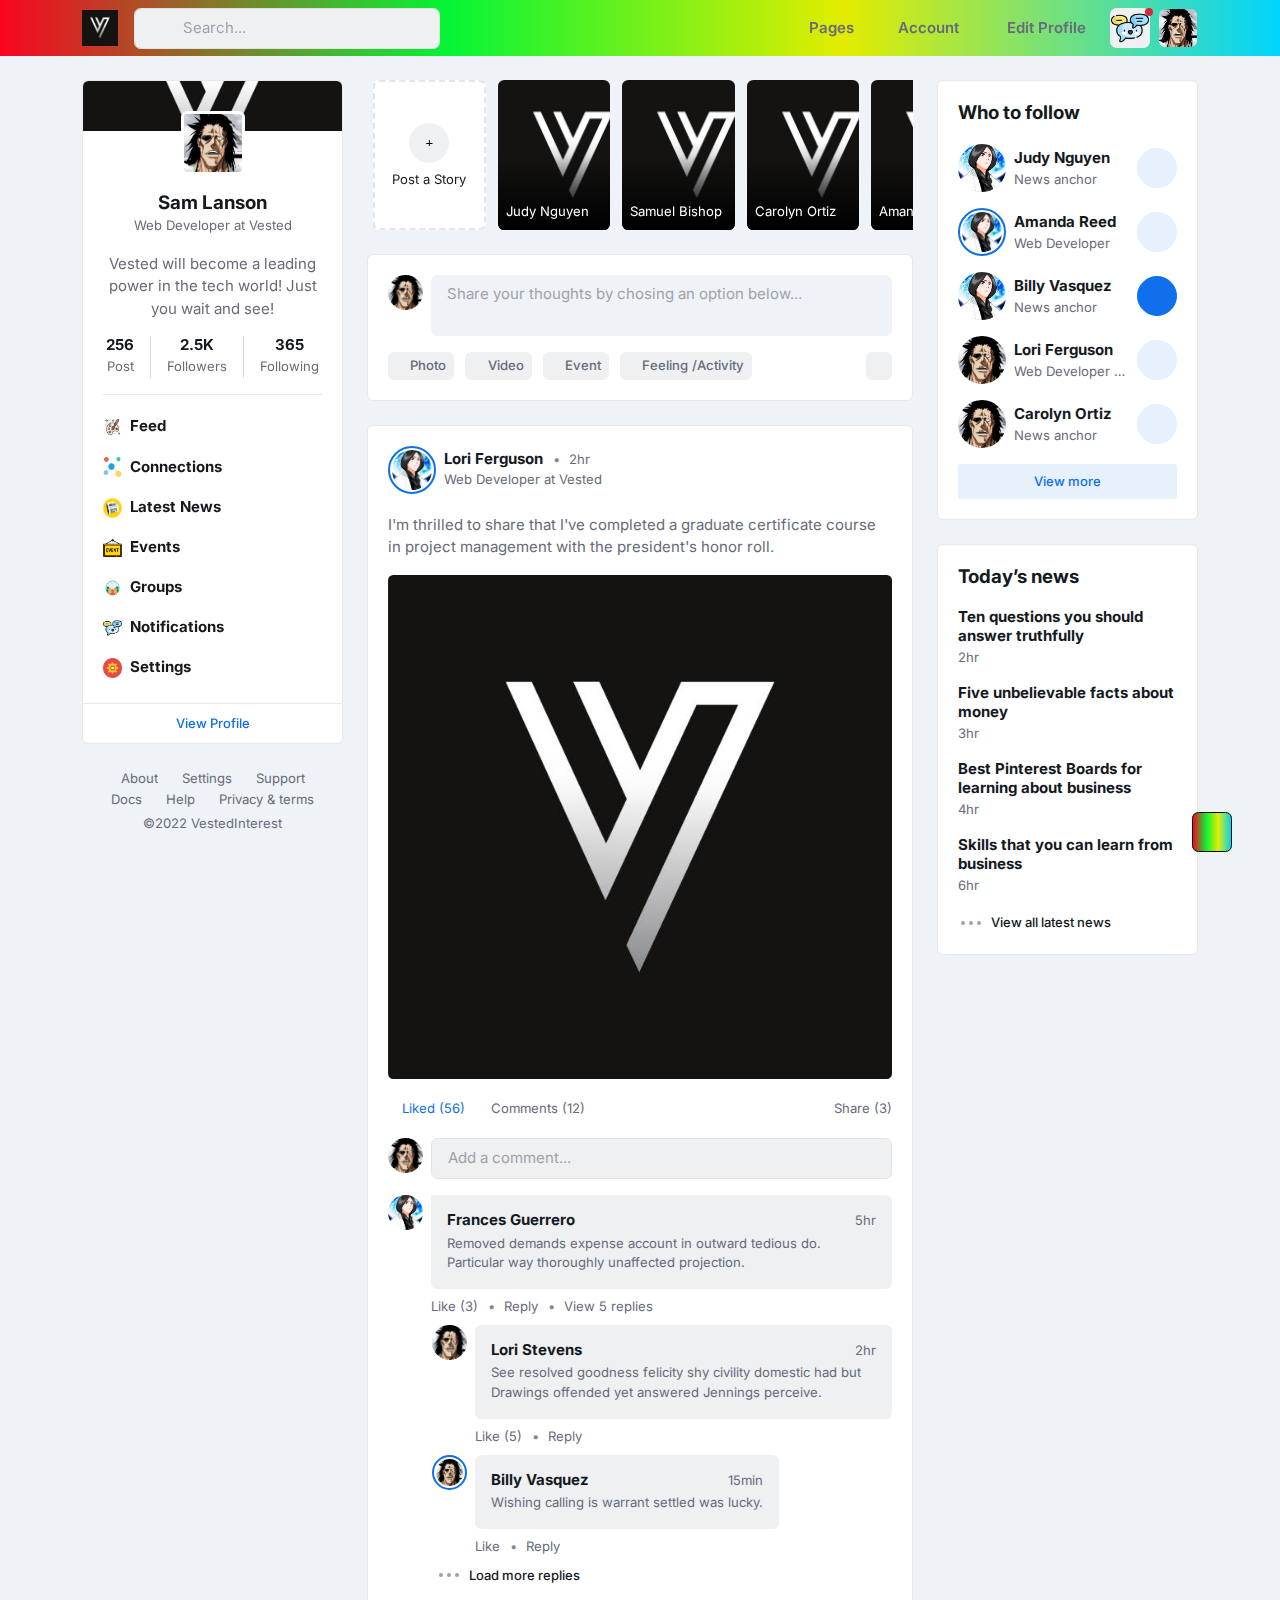
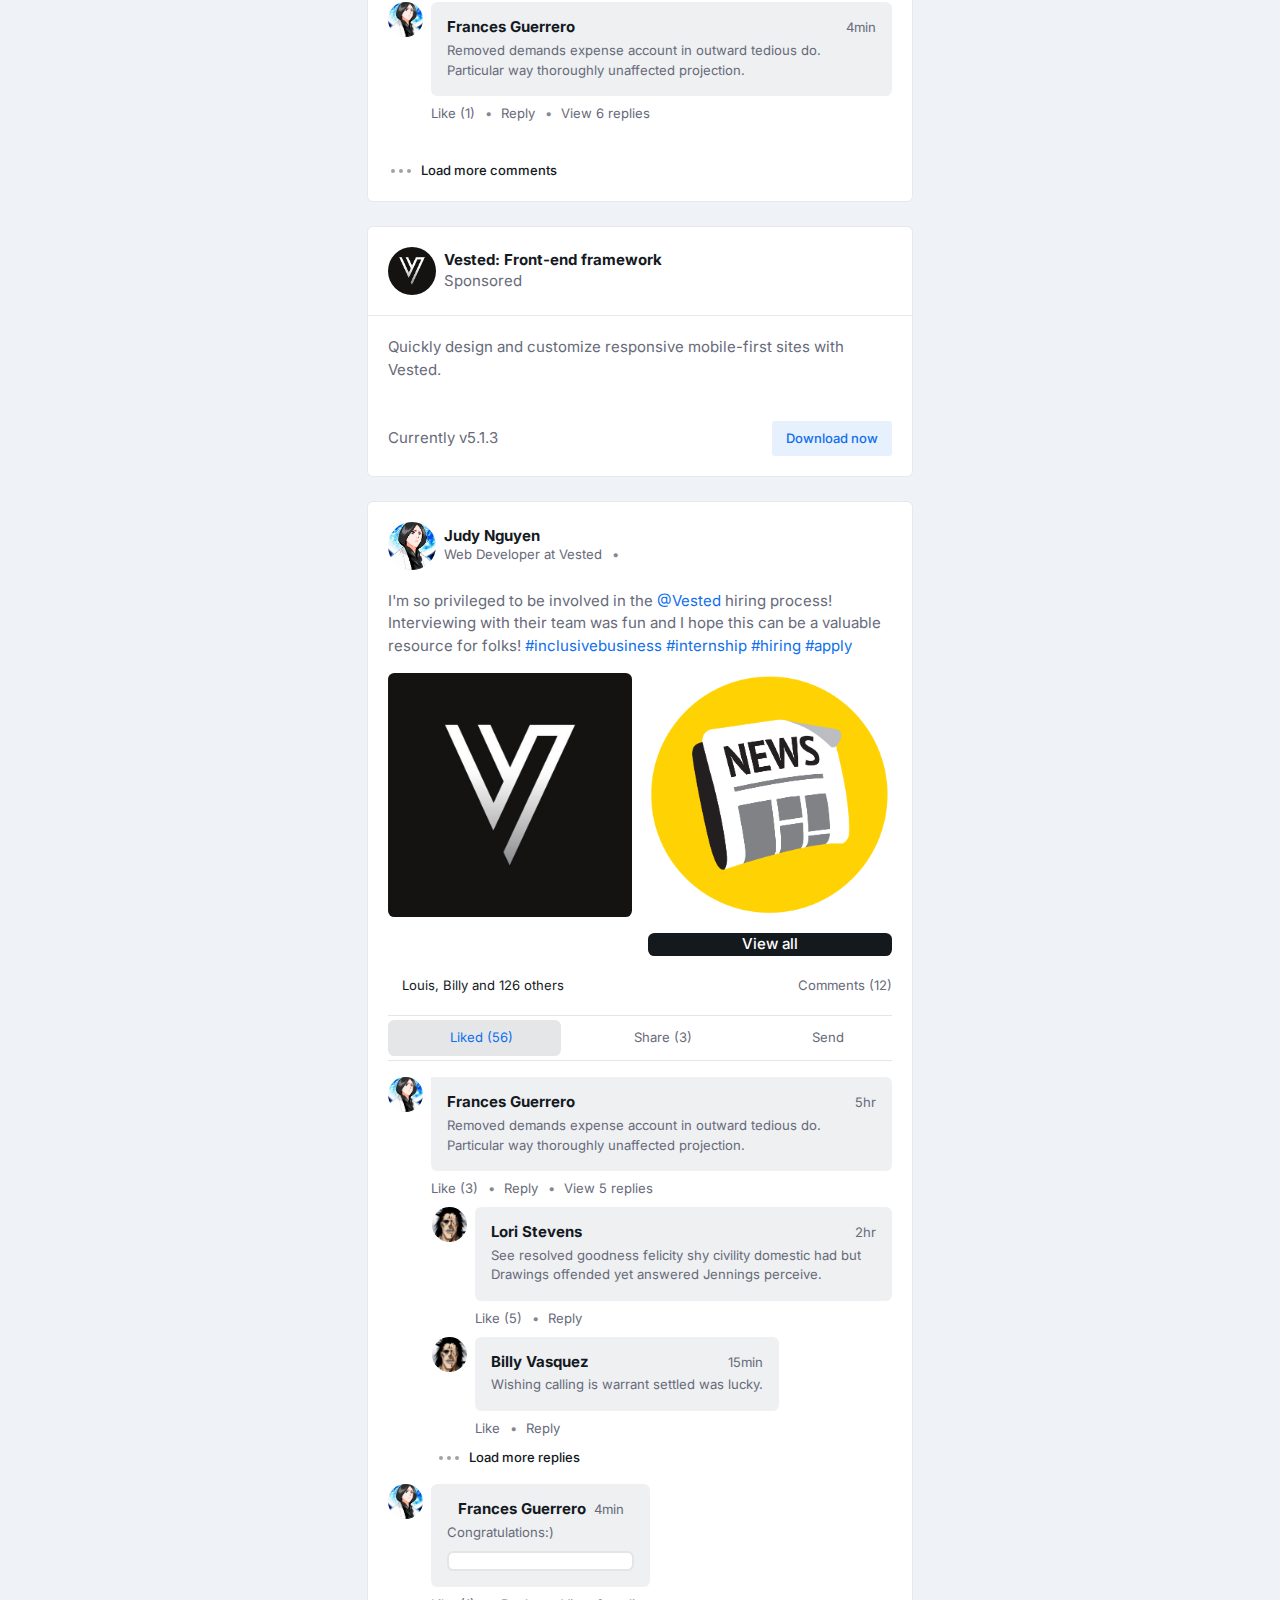
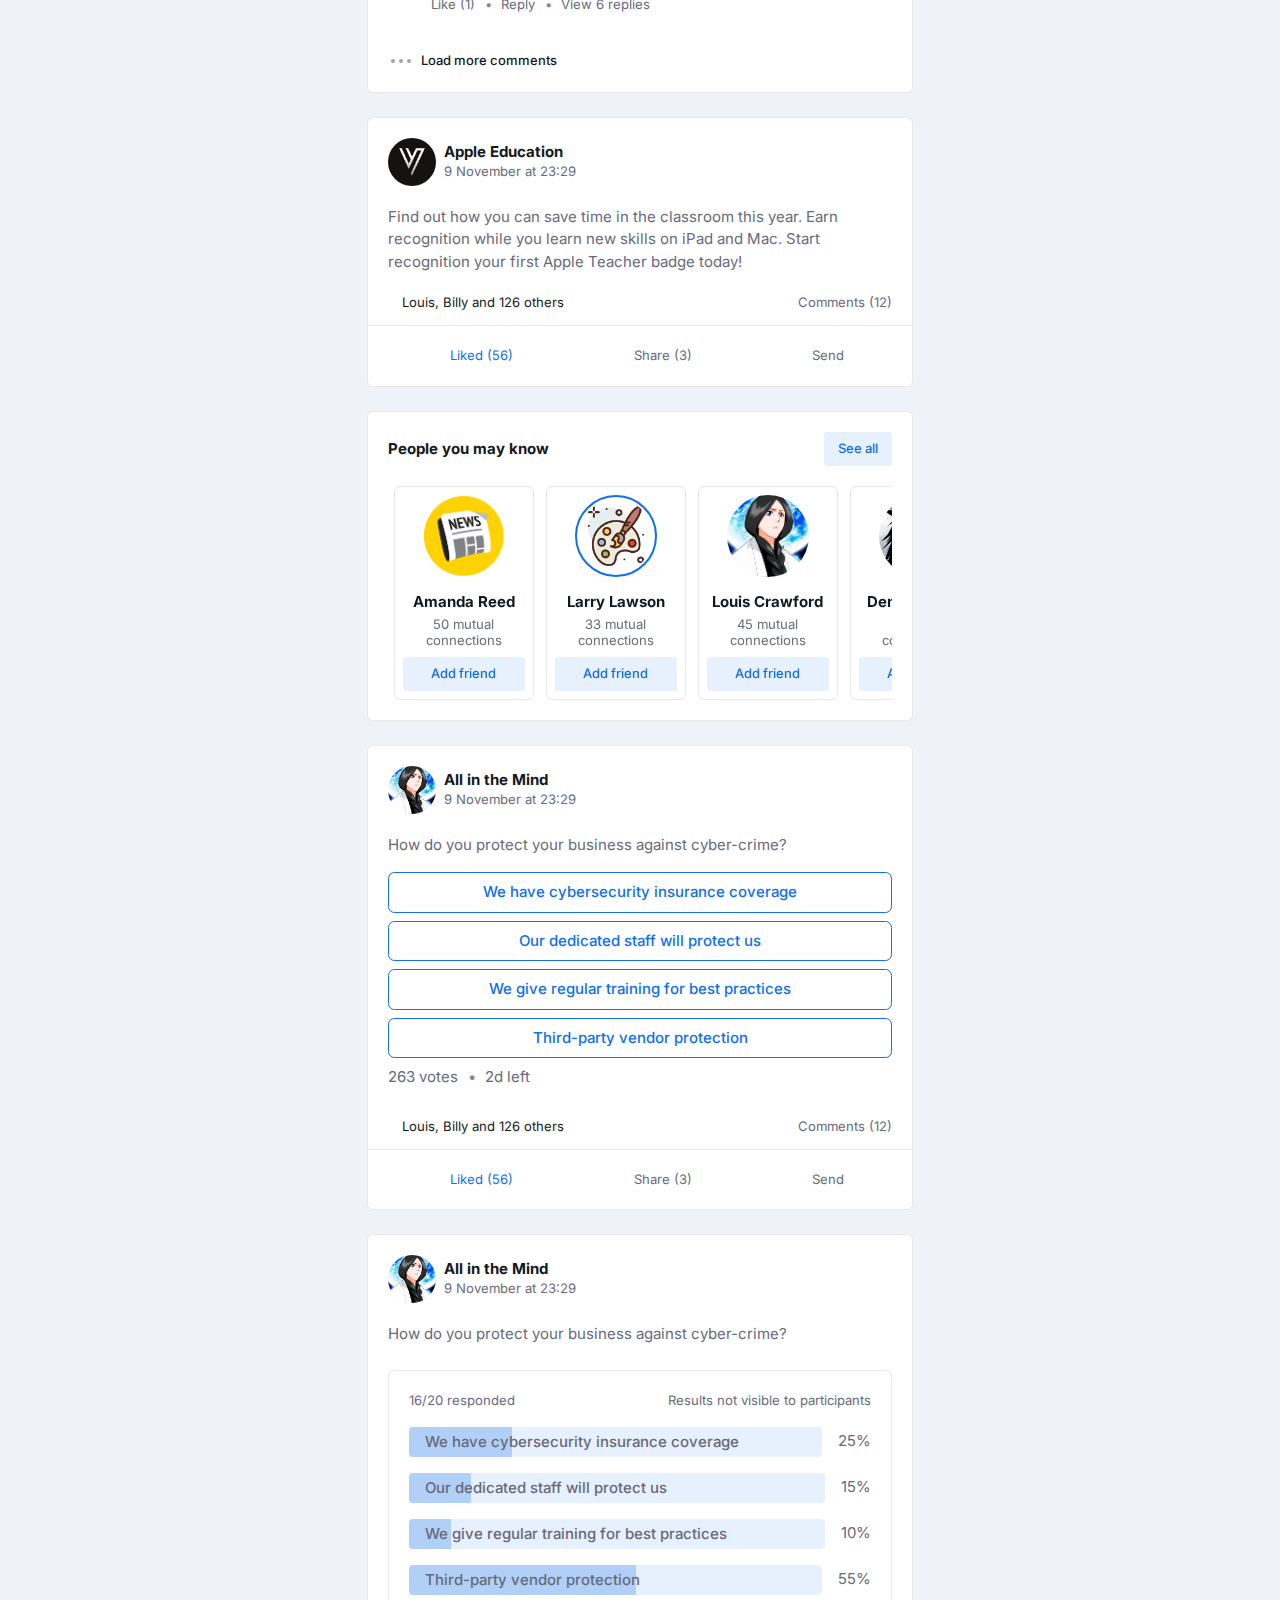
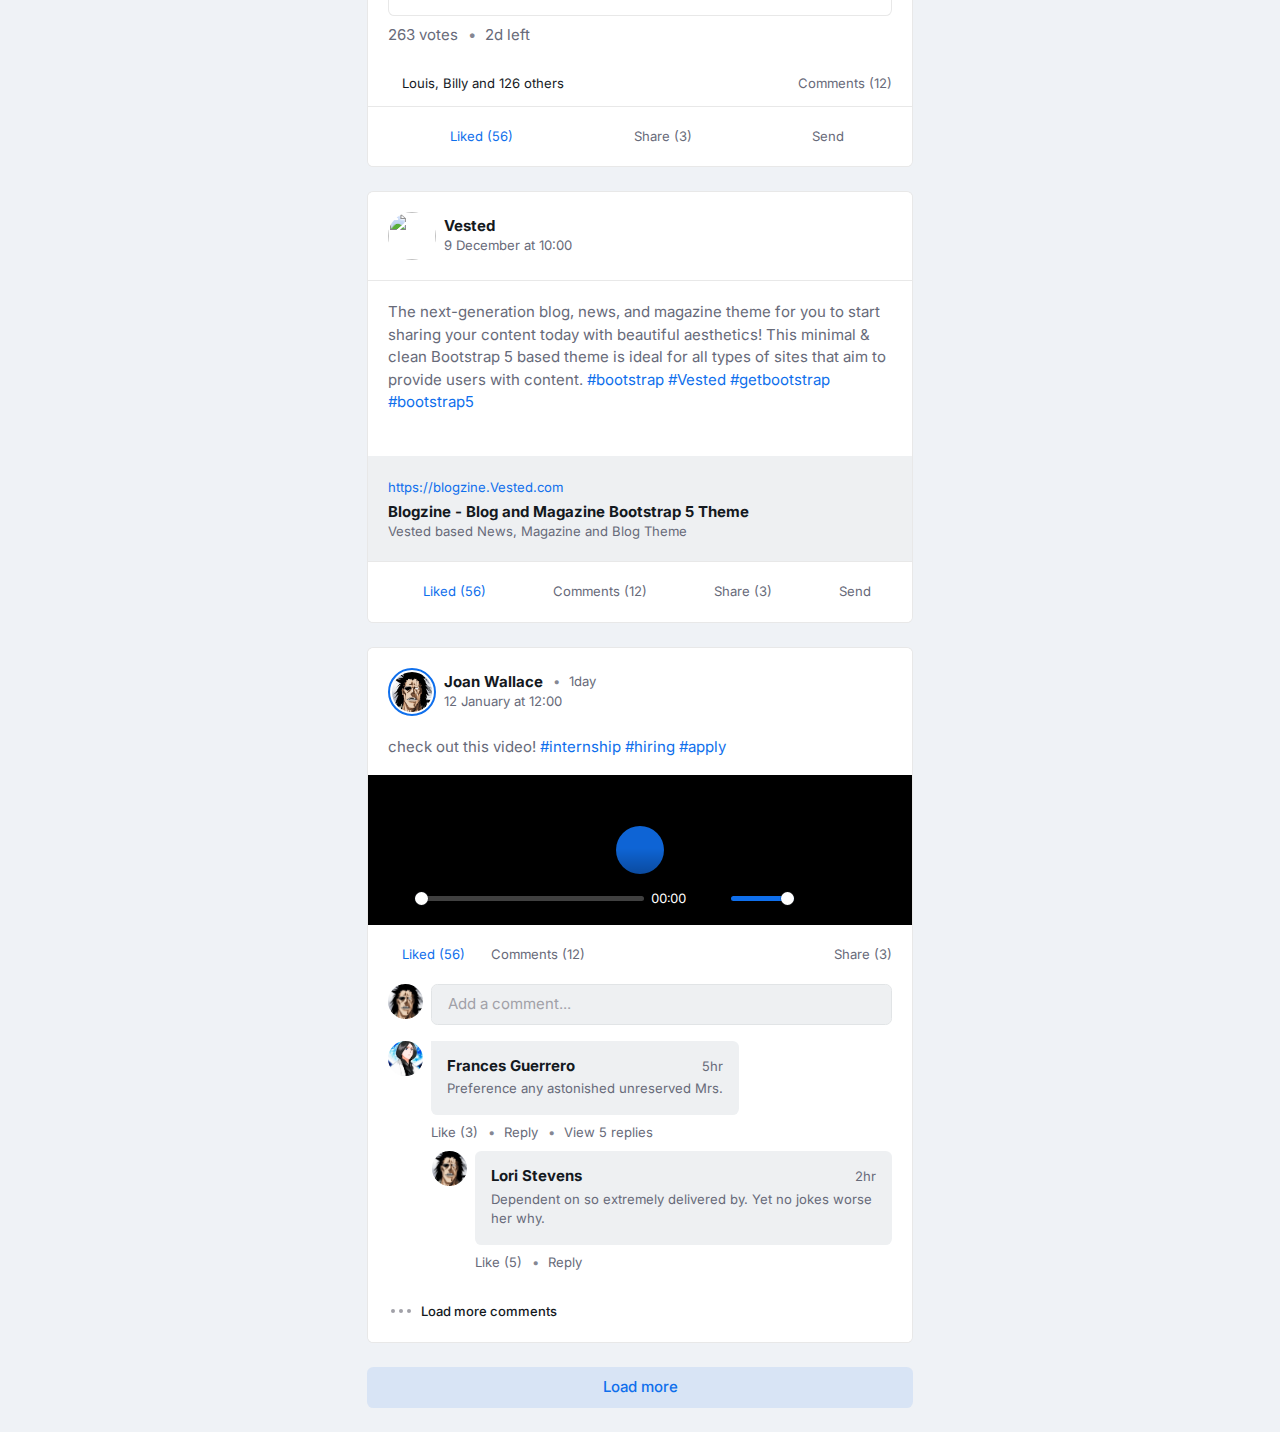
==== index.html @ 8e9fbb9f "Add files via upload" ====
<!DOCTYPE html>
<html lang="en">
  <head>
  <title>VestedInterest</title>

  <!-- Meta Tags -->
  <meta charset="utf-8">
  <meta name="viewport" content="width=device-width, initial-scale=1, shrink-to-fit=no">
  <meta name="author" content="VestedInterest.com">
  <meta name="description" content="Social Media Network">

  <!-- Favicon -->
  <link rel="shortcut icon" href="img/v.jpg">

  <!-- Google Font -->
  <link rel="preconnect" href="https://fonts.googleapis.com">
  <link rel="stylesheet" href="https://fonts.googleapis.com/css2?family=Inter:wght@300;400;500;600;700&display=swap">

  <!-- Font Awesome -->
  <script src="https://kit.fontawesome.com/cc7a0652ad.js" crossorigin="anonymous"></script>

  <!-- Plugins CSS -->
  <link rel="stylesheet" type="text/css" href="css/all.min.css">
  <link rel="stylesheet" type="text/css" href="css/bootstrap-icons.css">
  <link rel="stylesheet" type="text/css" href="css/OverlayScrollbars.min.css">
  <link rel="stylesheet" type="text/css" href="css/tiny-slider.css">
  <link rel="stylesheet" type="text/css" href="css/choices.min.css" />
  <link rel="stylesheet" type="text/css" href="css/glightbox.min.css">
  <link rel="stylesheet" type="text/css" href="css/dropzone.css" />
  <link rel="stylesheet" type="text/css" href="css/flatpickr.css" />
  <link rel="stylesheet" type="text/css" href="css/plyr.css" />

  <!-- Theme CSS -->
  <link id="" rel="stylesheet" type="text/css" href="css/style.css">

</head>
<body>

<!-- =======================
Header START -->
<header class="navbar-light fixed-top header-static " style="background: linear-gradient(90deg, rgba(249,5,32,1) 0%, rgba(5,244,53,1) 35%, rgba(227,236,0,1) 66%, rgba(0,212,255,1) 100%);">

	<!-- Logo Nav START -->
	<nav class="navbar navbar-expand-lg">
		<div class="container">
			<!-- Logo START -->
			<a class="navbar-brand" href="index.html">
				<img class="light-mode-item navbar-brand-item" src="img/v.jpg" alt="logo" >
				<img class="dark-mode-item navbar-brand-item" src="img/v.jpg" alt="logo" style="width: 5rem; height: 5rem;">
			</a>
			<!-- Logo END -->

      <!-- Responsive navbar toggler -->
      <button class="navbar-toggler ms-auto icon-md btn btn-light p-0" type="button" data-bs-toggle="collapse" data-bs-target="#navbarCollapse" aria-controls="navbarCollapse" aria-expanded="false" aria-label="Toggle navigation">
        <span class="navbar-toggler-animation">
          <span></span>
          <span></span>
          <span></span>
        </span>
      </button>

			<!-- Main navbar START -->
			<div class="collapse navbar-collapse" id="navbarCollapse">

        <!-- Nav Search START -->
        <div class="nav mt-3 mt-lg-0 flex-nowrap align-items-center px-4 px-lg-0">
          <div class="nav-item w-100">
            <form class="rounded position-relative">
              <input class="form-control ps-5 bg-light" type="search" placeholder="Search..." aria-label="Search">
              <button class="btn bg-transparent px-2 py-0 position-absolute top-50 start-0 translate-middle-y" type="submit"><i class="fa-brands fa-searchengin"></i> </button>
            </form>
          </div>
        </div>
        <!-- Nav Search END -->

				<ul class="navbar-nav navbar-nav-scroll ms-auto">
				
					<!-- Nav item 2 Pages -->
					<li class="nav-item dropdown">
						<a class="nav-link dropdown-toggle" href="#" id="pagesMenu" data-bs-toggle="dropdown" aria-haspopup="true" aria-expanded="false">Pages</a>
						<ul class="dropdown-menu" aria-labelledby="pagesMenu">
							<li> <a class="dropdown-item" href="albums.html">Albums</a></li>
							<li> <a class="dropdown-item" href="celebration.html">Celebration</a></li>
              <li> <a class="dropdown-item" href="messaging.html">Messaging</a></li>
							<!-- Dropdown submenu -->
							<li class="dropdown-submenu dropend"> 
                <a class="dropdown-item dropdown-toggle" href="#!">Profile</a>
								<ul class="dropdown-menu" data-bs-popper="none">
									<li> <a class="dropdown-item" href="my-profile.html">Feed</a> </li>
									<li> <a class="dropdown-item" href="my-profile-about.html">About</a> </li>
									<li> <a class="dropdown-item" href="my-profile-connections.html">Connections</a> </li>
									<li> <a class="dropdown-item" href="my-profile-media.html">Media</a> </li>
									<li> <a class="dropdown-item" href="my-profile-videos.html">Videos</a> </li>
									<li> <a class="dropdown-item" href="my-profile-events.html">Events</a> </li>
									<li> <a class="dropdown-item" href="my-profile-activity.html">Activity</a> </li>
								</ul>
							</li>
							<li> <a class="dropdown-item" href="events.html">Events</a></li>
							<li> <a class="dropdown-item" href="groups.html">Groups</a></li>
							<li> <a class="dropdown-item" href="post-videos.html">Post videos</a></li>
              <li> <a class="dropdown-item" href="blog.html">Blog</a></li>
              
							<!-- Dropdown submenu levels -->
							<li class="dropdown-divider"></li>
							<li class="dropdown-submenu dropend">
								<a class="dropdown-item dropdown-toggle" href="#">Socials</a>
								<ul class="dropdown-menu dropdown-menu-end" data-bs-popper="none">
									<li> <a class="dropdown-item" href="#">Twitter</a> </li>
									<li> <a class="dropdown-item" href="#">Instagram</a> </li>
									<li> <a class="dropdown-item" href="#">Facebook</a> </li>
                  <li> <a class="dropdown-item" href="#">Tik Tok</a> </li>
									<li> <a class="dropdown-item" href="#">Pintrest</a> </li>
								</ul>
							</li>
						</ul>
					</li>

					<!-- Nav item 3 Post -->
					<li class="nav-item dropdown">
						<a class="nav-link dropdown-toggle" href="#" id="postMenu" data-bs-toggle="dropdown" aria-haspopup="true" aria-expanded="false">Account </a>
						<ul class="dropdown-menu" aria-labelledby="postMenu">    
							<li> <a class="dropdown-item" href="settings.html">Settings</a> </li>
							<li> <a class="dropdown-item" href="notifications.html">Notifications</a> </li>
							<li> <a class="dropdown-item" href="help.html">Help center</a> </li>
              <li> <a class="dropdown-item" href="offline.html">Offline</a> </li>
              <li> <a class="dropdown-item" href="privacy-and-terms.html">Privacy & terms</a> </li>
						</ul>
					</li>

					<!-- Nav item 4 Mega menu -->
					<li class="nav-item">
						<a class="nav-link" href="my-profile-connections.html">Edit Profile</a>
					</li>
				</ul>
			</div>
			<!-- Main navbar END -->

			<!-- Nav right START -->
			<ul class="nav flex-nowrap align-items-center ms-sm-3 list-unstyled">
				
        <li class="nav-item dropdown ms-2">
					<a class="nav-link icon-md btn btn-light p-0" href="#" id="notifDropdown" role="button" data-bs-toggle="dropdown" aria-expanded="false" data-bs-auto-close="outside">
            <span class="badge-notif animation-blink"></span>
						<img src="img/notif.png" alt="">
					</a>
          <div class="dropdown-menu dropdown-animation dropdown-menu-end dropdown-menu-size-md p-0 shadow-lg border-0" aria-labelledby="notifDropdown">
            <div class="card">
              <div class="card-header d-flex justify-content-between align-items-center">
                <h6 class="m-0">Notifications <span class="badge bg-danger bg-opacity-10 text-danger ms-2">4 new</span></h6>
                <a class="small" href="#">Clear all</a>
              </div>
              <div class="card-body p-0">
                <ul class="list-group list-group-flush list-unstyled p-2">
                  <!-- Notif item -->
                  <li>
                    <div class="list-group-item list-group-item-action rounded badge-unread d-flex border-0 mb-1 p-3">
                      <div class="avatar text-center d-none d-sm-inline-block">
                        <img class="avatar-img rounded-circle" src="img/ken.webp" alt="">
                      </div>
                      <div class="ms-sm-3">
                        <div class=" d-flex">
                        <p class="small mb-2"><b>Judy Nguyen</b> sent you a friend request.</p>
                        <p class="small ms-3 text-nowrap">Just now</p>
                      </div>
                      <div class="d-flex">
                        <button class="btn btn-sm py-1 btn-primary me-2">Accept </button>
                        <button class="btn btn-sm py-1 btn-danger-soft">Delete </button>
                      </div>
                    </div>
                  </div>
                  </li>
                  <!-- Notif item -->
                  <li>
                    <div class="list-group-item list-group-item-action rounded badge-unread d-flex border-0 mb-1 p-3 position-relative">
                      <div class="avatar text-center d-none d-sm-inline-block">
                        <img class="avatar-img rounded-circle" src="assets/images/avatar/02.jpg" alt="">
                      </div>
                      <div class="ms-sm-3 d-flex">
                        <div>
                          <p class="small mb-2">Wish <b>Amanda Reed</b> a happy birthday (Nov 12)</p>
                          <button class="btn btn-sm btn-outline-light py-1 me-2">Say happy birthday 🎂</button>
                        </div>
                        <p class="small ms-3">2min</p>
                      </div>
                    </div>
                  </li>
                  <!-- Notif item -->
                  <li>
                    <a href="#" class="list-group-item list-group-item-action rounded d-flex border-0 mb-1 p-3">
                      <div class="avatar text-center d-none d-sm-inline-block">
                        <div class="avatar-img rounded-circle bg-success"><span class="text-white position-absolute top-50 start-50 translate-middle fw-bold">WB</span></div>
                      </div>
                      <div class="ms-sm-3">
                        <div class="d-flex">
                          <p class="small mb-2">Vested has 15 like and 1 new activity</p>
                          <p class="small ms-3">1hr</p>
                        </div>
                      </div>
                    </a>
                  </li>
                  <!-- Notif item -->
                  <li>
                    <a href="#" class="list-group-item list-group-item-action rounded d-flex border-0 p-3 mb-1">
                      <div class="avatar text-center d-none d-sm-inline-block">
                        <img class="avatar-img rounded-circle" src="img/v.jpg" alt="">
                      </div>
                      <div class="ms-sm-3 d-flex">
                        <p class="small mb-2"><b>Bootstrap in the news:</b> The search giant’s parent company, Alphabet, just joined an exclusive club of tech stocks.</p>
                        <p class="small ms-3">4hr</p>
                      </div>
                    </a>
                  </li>
                </ul>
              </div>
              <div class="card-footer text-center">
                <a href="#" class="btn btn-sm btn-primary-soft">See all incoming activity</a>
              </div>
            </div>
          </div>
				</li>
        <!-- Notification dropdown END -->

        <li class="nav-item ms-2 dropdown">
					<a class="nav-link btn icon-md p-0" href="#" id="profileDropdown" role="button" data-bs-auto-close="outside" data-bs-display="static" data-bs-toggle="dropdown" aria-expanded="false">
						<img class="avatar-img rounded-2" src="img/ken.webp" alt="">
					</a>
          <ul class="dropdown-menu dropdown-animation dropdown-menu-end pt-3 small me-md-n3" aria-labelledby="profileDropdown">
            <!-- Profile info -->
            <li class="px-3">
              <div class="d-flex align-items-center position-relative">
                <!-- Avatar -->
                <div class="avatar me-3">
                  <img class="avatar-img rounded-circle" src="img/ken.webp" alt="avatar">
                </div>
                <div>
                  <a class="h6 stretched-link" href="#">Lori Ferguson</a>
                  <p class="small m-0">Web Developer</p>
                </div>
              </div>
              <a class="dropdown-item btn btn-primary-soft btn-sm my-2 text-center" href="my-profile.html">View profile</a>
            </li>
            <!-- Links -->
            <li><a class="dropdown-item" href="settings.html"><i class="bi bi-gear fa-fw me-2"></i>Settings & Privacy</a></li>
            <li> 
              <a class="dropdown-item" href="https://support.Vested.com/" target="_blank">
                <i class="fa-fw bi bi-life-preserver me-2"></i>Support
              </a> 
            </li>
            <li> 
              <a class="dropdown-item" href="docs/index.html" target="_blank">
                <i class="fa-fw bi bi-card-text me-2"></i>Documentation
              </a> 
            </li>
            <li class="dropdown-divider"></li>
            <li><a class="dropdown-item bg-danger-soft-hover" href="sign-in-advance.html"><i class="bi bi-power fa-fw me-2"></i>Sign Out</a></li>
            <li> <hr class="dropdown-divider"></li>
            <!-- Dark mode switch START -->
            <li>
              <div class="modeswitch-wrap" id="darkModeSwitch">
                <div class="modeswitch-item">
                  <div class="modeswitch-icon"></div>
                </div>
                <span>Dark mode</span>
              </div>
            </li> 
            <!-- Dark mode switch END -->
          </ul>
				</li>
			  <!-- Profile START -->
        
			</ul>
			<!-- Nav right END -->
		</div>
	</nav>
	<!-- Logo Nav END -->
</header>
<!-- =======================
Header END -->

<!-- **************** MAIN CONTENT START **************** -->
<main>
  
  <!-- Container START -->
  <div class="container">
    <div class="row g-4">

      <!-- Sidenav START -->
      <div class="col-lg-3">

        <!-- Advanced filter responsive toggler START -->
        <div class="d-flex align-items-center d-lg-none">
          <button class="border-0 bg-transparent" type="button" data-bs-toggle="offcanvas" data-bs-target="#offcanvasSideNavbar" aria-controls="offcanvasSideNavbar">
            <i class="btn btn-primary fw-bold fa-solid fa-sliders-h" style="background: linear-gradient(90deg, rgba(249,5,32,1) 0%, rgba(5,244,53,1) 35%, rgba(227,236,0,1) 66%, rgba(0,212,255,1) 100%); border: 1px solid black; color: black;"></i>
            <span class="h6 mb-0 fw-bold d-lg-none ms-2">My profile</span>
          </button>
        </div>
        <!-- Advanced filter responsive toggler END -->
        
        <!-- Navbar START-->
        <nav class="navbar navbar-expand-lg mx-0"> 
          <div class="offcanvas offcanvas-start" tabindex="-1" id="offcanvasSideNavbar">
            <!-- Offcanvas header -->
            <div class="offcanvas-header">
              <button type="button" class="btn-close text-reset ms-auto" data-bs-dismiss="offcanvas" aria-label="Close"></button>
            </div>

            <!-- Offcanvas body -->
            <div class="offcanvas-body d-block px-2 px-lg-0">
              <!-- Card START -->
              <div class="card overflow-hidden">
                <!-- Cover image -->
                <div class="h-50px" style="background-image:url(img/v.jpg); background-position: center; background-size: cover; background-repeat: no-repeat;"></div>
                  <!-- Card body START -->
                  <div class="card-body pt-0">
                    <div class="text-center">
                    <!-- Avatar -->
                    <div class="avatar avatar-lg mt-n5 mb-3">
                      <a href="#!"><img class="avatar-img rounded border border-white border-3" src="img/ken.webp" alt=""></a>
                    </div>
                    <!-- Info -->
                    <h5 class="mb-0"> <a href="#!">Sam Lanson </a> </h5>
                    <small>Web Developer at Vested</small>
                    <p class="mt-3">Vested will become a leading power in the tech world! Just you wait and see!</p>

                    <!-- User stat START -->
                    <div class="hstack gap-2 gap-xl-3 justify-content-center">
                      <!-- User stat item -->
                      <div>
                        <h6 class="mb-0">256</h6>
                        <small>Post</small>
                      </div>
                      <!-- Divider -->
                      <div class="vr"></div>
                      <!-- User stat item -->
                      <div>
                        <h6 class="mb-0">2.5K</h6>
                        <small>Followers</small>
                      </div>
                      <!-- Divider -->
                      <div class="vr"></div>
                      <!-- User stat item -->
                      <div>
                        <h6 class="mb-0">365</h6>
                        <small>Following</small>
                      </div>
                    </div>
                    <!-- User stat END -->
                  </div>

                  <!-- Divider -->
                  <hr>

                  <!-- Side Nav START -->
                  <ul class="nav nav-link-secondary flex-column fw-bold gap-2">
                    <li class="nav-item">
                      <a class="nav-link" href="my-profile.html"><img class="me-2 h-20px fa-fw" src="img/feed.png" alt=""><span>Feed </span></a>
                    </li>
                    <li class="nav-item">
                      <a class="nav-link" href="my-profile-connections.html"> <img class="me-2 h-20px fa-fw" src="img/connections.png" alt=""><span>Connections </span></a>
                    </li>
                    <li class="nav-item">
                      <a class="nav-link" href="blog.html"> <img class="me-2 h-20px fa-fw" src="img/news.png.crdownload" alt=""><span>Latest News </span></a>
                    </li>
                    <li class="nav-item">
                      <a class="nav-link" href="events.html"> <img class="me-2 h-20px fa-fw" src="img/event.png" alt=""><span>Events </span></a>
                    </li>
                    <li class="nav-item">
                      <a class="nav-link" href="groups.html"> <img class="me-2 h-20px fa-fw" src="img/groups.png" alt=""><span>Groups </span></a>
                    </li>
                    <li class="nav-item">
                      <a class="nav-link" href="notifications.html"> <img class="me-2 h-20px fa-fw" src="img/notif.png" alt=""><span>Notifications </span></a>
                    </li>
                    <li class="nav-item">
                      <a class="nav-link" href="settings.html"> <img class="me-2 h-20px fa-fw" src="img/settings.png" alt=""><span>Settings </span></a>
                    </li>
                  </ul>
                  <!-- Side Nav END -->
                </div>
                <!-- Card body END -->
                <!-- Card footer -->
                <div class="card-footer text-center py-2">
                  <a class="btn btn-link btn-sm" href="my-profile.html">View Profile </a>
                </div>
              </div>
              <!-- Card END -->

              <!-- Helper link START -->
              <ul class="nav small mt-4 justify-content-center lh-1">
                <li class="nav-item">
                  <a class="nav-link" href="my-profile-about.html">About</a>
                </li>
                <li class="nav-item">
                  <a class="nav-link" href="settings.html">Settings</a>
                </li>
                <li class="nav-item">
                  <a class="nav-link" target="_blank" href="https://support.Vested.com/login">Support </a>
                </li>
                <li class="nav-item">
                  <a class="nav-link" target="_blank" href="docs/index.html">Docs </a>
                </li>
                <li class="nav-item">
                  <a class="nav-link" href="help.html">Help</a>
                </li>
                <li class="nav-item">
                  <a class="nav-link" href="privacy-and-terms.html">Privacy & terms</a>
                </li>
              </ul>
              <!-- Helper link END -->
              <!-- Copyright -->
              <p class="small text-center mt-1">©2022 <a class="text-body" target="_blank" href=""> VestedInterest </a></p>
            </div>
          </div>
        </nav>
        <!-- Navbar END-->
      </div>
      <!-- Sidenav END -->

      <!-- Main content START -->
      <div class="col-md-8 col-lg-6 vstack gap-4">
        <!-- Story START -->
        <div class="tiny-slider arrow-hover overflow-hidden">
          <div class="tiny-slider-inner ms-n4" data-arrow="true" data-dots="true" data-loop="false" data-autoplay="false" data-items-xl="4" data-items-lg="3" data-items-md="3" data-items-sm="3" data-items-xs="2" data-gutter="12" data-edge="30">

            <!-- Slider items -->
            <div>
              <!-- Card add story START -->
              <div class="card border border-2 border-dashed h-150px shadow-none d-flex align-items-center justify-content-center text-center">
                <div>
                  <a class="stretched-link btn btn-light rounded-circle icon-md" href="#!"><i class="fa-solid fa-plus"></i></a>
                  <h6 class="mt-2 mb-0 small">Post a Story</h6>
                </div>
              </div>
              <!-- Card add story END -->
            </div>

            <!-- Slider items -->
            <div>
              <!-- Card START -->
              <div class="card card-overlay-bottom border-0 position-relative h-150px" style="background-image:url(img/v.jpg); background-position: center left; background-size: cover;">
                <div class="card-img-overlay d-flex align-items-center p-2">
                  <div class="w-100 mt-auto">
                    <!-- Name -->
                    <a href="#!" class="stretched-link text-white small">Judy Nguyen</a>
                  </div>
                </div>
              </div>
              <!-- Card END -->
            </div>

            <!-- Slider items -->
            <div>
              <!-- Card START -->
              <div class="card card-overlay-bottom border-0 position-relative h-150px" style="background-image:url(img/v.jpg); background-position: center left; background-size: cover;">
                <div class="card-img-overlay d-flex align-items-center p-2">
                  <div class="w-100 mt-auto">
                    <!-- Name -->
                    <a href="#!" class="stretched-link text-white small">Samuel Bishop</a>
                  </div>
                </div>
              </div>
              <!-- Card END -->
            </div>

            <!-- Slider items -->
            <div>
              <!-- Card START -->
              <div class="card card-overlay-bottom border-0 position-relative h-150px" style="background-image:url(img/v.jpg); background-position: center left; background-size: cover;">
                <div class="card-img-overlay d-flex align-items-center p-2">
                  <div class="w-100 mt-auto">
                    <!-- Name -->
                    <a href="#!" class="stretched-link text-white small">Carolyn Ortiz</a>
                  </div>
                </div>
              </div>
              <!-- Card END -->
            </div>

            <!-- Slider items -->
            <div>
              <!-- Card START -->
              <div class="card card-overlay-bottom border-0 position-relative h-150px" style="background-image:url(img/v.jpg); background-position: center left; background-size: cover;">
                <div class="card-img-overlay d-flex align-items-center p-2">
                  <div class="w-100 mt-auto">
                    <!-- Name -->
                    <a href="#!" class="stretched-link text-white small">Amanda Reed</a>
                  </div>
                </div>
              </div>
              <!-- Card END -->
            </div>

            <!-- Slider items -->
            <div>
              <!-- Card START -->
              <div class="card card-overlay-bottom border-0 position-relative h-150px" style="background-image:url(img/v.jpg); background-position: center left; background-size: cover;">
                <div class="card-img-overlay d-flex align-items-center p-2">
                  <div class="w-100 mt-auto">
                    <!-- Name -->
                    <a href="#!" class="stretched-link text-white small">Lori Stevens</a>
                  </div>
                </div>
              </div>
              <!-- Card END -->
            </div>
          </div>
        </div>
        <!-- Story END -->

        <!-- Share feed START -->
        <div class="card card-body">
          <div class="d-flex mb-3">
            <!-- Avatar -->
            <div class="avatar avatar-xs me-2">
              <a href="#"> <img class="avatar-img rounded-circle" src="img/ken.webp" alt=""> </a>
            </div>
            <!-- Post input -->
            <form class="w-100">
              <textarea class="form-control pe-4 border-0" rows="2" data-autoresize placeholder="Share your thoughts by chosing an option below..." disabled></textarea>
            </form>
          </div>
          <!-- Share feed toolbar START -->
          <ul class="nav nav-pills nav-stack small fw-normal">
            <li class="nav-item">
              <a class="nav-link bg-light py-1 px-2 mb-0" href="#!" data-bs-toggle="modal" data-bs-target="#feedActionPhoto"> <i class="fa-solid fa-camera fa-beat" style="color: red;"></i>  Photo</a>
            </li>
            <li class="nav-item">
              <a class="nav-link bg-light py-1 px-2 mb-0" href="#!" data-bs-toggle="modal" data-bs-target="#feedActionVideo"> <i class="fa-solid fa-video fa-beat" style="color: blue;"></i>  Video</a>
            </li>
            <li class="nav-item">
              <a href="#" class="nav-link bg-light py-1 px-2 mb-0" data-bs-toggle="modal" data-bs-target="#modalCreateEvents"> <i class="fa-solid fa-calendar-days fa-beat" style="color: green;"></i>  Event </a>
            </li>
            <li class="nav-item">
              <a class="nav-link bg-light py-1 px-2 mb-0" href="#!" data-bs-toggle="modal" data-bs-target="#modalCreateFeed"> <i class="fa-solid fa-person-running fa-beat" style="color: orange;"></i>  Feeling /Activity</a>
            </li>
            <li class="nav-item dropdown ms-lg-auto">
              <a class="nav-link bg-light py-1 px-2 mb-0" href="#" id="feedActionShare" data-bs-toggle="dropdown" aria-expanded="false">
                <i class="fa-solid fa-ellipsis"></i>
              </a>
              <!-- Dropdown menu -->
              <ul class="dropdown-menu dropdown-menu-end" aria-labelledby="feedActionShare">
                <li><a class="dropdown-item " href="#"> <img src="img/survey.png" alt="" class="me-2 h-20px fa-fw"> Create a poll</a></li>
                <li><a class="dropdown-item" href="#"> <img src="img/question.png" alt="" class="me-2 h-20px fa-fw"> Ask a question </a></li>
                <li><hr class="dropdown-divider"></li>
                <li><a class="dropdown-item" href="#"> <i class="fa-solid fa-question"></i> Help</a></li>
              </ul>
            </li>
          </ul>
          <!-- Share feed toolbar END -->
        </div>
        <!-- Share feed END -->

        <!-- Card feed item START -->
        <div class="card">
          <!-- Card header START -->
          <div class="card-header border-0 pb-0">
            <div class="d-flex align-items-center justify-content-between">
              <div class="d-flex align-items-center">
                <!-- Avatar -->
                <div class="avatar avatar-story me-2">
                  <a href="#!"> <img class="avatar-img rounded-circle" src="img/uno.avif" alt=""> </a>
                </div>
                <!-- Info -->
                <div>
                  <div class="nav nav-divider">
                    <h6 class="nav-item card-title mb-0"> <a href="#!"> Lori Ferguson </a></h6>
                    <span class="nav-item small"> 2hr</span>
                  </div>
                  <p class="mb-0 small">Web Developer at Vested</p>
                </div>
              </div>
              <!-- Card feed action dropdown START -->
              <div class="dropdown">
                <a href="#" class="text-secondary btn btn-secondary-soft-hover py-1 px-2" id="cardFeedAction" data-bs-toggle="dropdown" aria-expanded="false">
                  <i class="fa-solid fa-ellipsis"></i>
                </a>
                <!-- Card feed action dropdown menu -->
                <ul class="dropdown-menu dropdown-menu-end" aria-labelledby="cardFeedAction">
                  <li><a class="dropdown-item " href="#"> <img src="img/save.png" alt="" class="me-2 h-20px fa-fw">Save post</a></li>
                  <li><a class="dropdown-item " href="#"> <img src="img/unfollow.png" alt="" class="me-2 h-20px fa-fw">Unfollow lori ferguson </a></li>
                  <li><a class="dropdown-item " href="#"> <img src="img/hide.png" alt="" class="me-2 h-20px fa-fw">Hide post</a></li>
                  <li><a class="dropdown-item " href="#"> <img src="img/block.png" alt="" class="me-2 h-20px fa-fw">Block</a></li>
                  <li><hr class="dropdown-divider"></li>
                  <li><a class="dropdown-item " href="#"> <img src="img/report.png" alt="" class="me-2 h-20px fa-fw">Report post</a></li>
                </ul>
              </div>
              <!-- Card feed action dropdown END -->
            </div>
          </div>
          <!-- Card header END -->
          <!-- Card body START -->
          <div class="card-body">
            <p>I'm thrilled to share that I've completed a graduate certificate course in project management with the president's honor roll.</p>
            <!-- Card img -->
            <img class="card-img" src="img/v.jpg" alt="Post">
            <!-- Feed react START -->
            <ul class="nav nav-stack py-3 small">
              <li class="nav-item">
                <a class="nav-link active" href="#!"> <i class="fa-solid fa-hands-clapping" style="color: white;"></i> Liked (56)</a>
              </li>
              <li class="nav-item">
                <a class="nav-link" href="#!"> <i class="fa-solid fa-comments" style="color: black;"></i> Comments (12)</a>
              </li>
              <!-- Card share action START -->
              <li class="nav-item dropdown ms-sm-auto">
                <a class="nav-link mb-0" href="#" id="cardShareAction" data-bs-toggle="dropdown" aria-expanded="false">
                  <i class="fa-solid fa-share-from-square"></i> Share (3)
                </a>
                <!-- Card share action dropdown menu -->
                <ul class="dropdown-menu dropdown-menu-end" aria-labelledby="cardShareAction">
                  <li><a class="dropdown-item" href="#"> <i class="bi bi-envelope fa-fw pe-2"></i>Send via Direct Message</a></li>
                  <li><a class="dropdown-item" href="#"> <i class="bi bi-bookmark-check fa-fw pe-2"></i>Bookmark </a></li>
                  <li><a class="dropdown-item" href="#"> <i class="bi bi-link fa-fw pe-2"></i>Copy link to post</a></li>
                  <li><a class="dropdown-item" href="#"> <i class="bi bi-share fa-fw pe-2"></i>Share post via …</a></li>
                  <li><hr class="dropdown-divider"></li>
                  <li><a class="dropdown-item" href="#"> <i class="bi bi-pencil-square fa-fw pe-2"></i>Share to News Feed</a></li>
                </ul>
              </li>
              <!-- Card share action END -->
            </ul>
            <!-- Feed react END -->

            <!-- Add comment -->
            <div class="d-flex mb-3">
              <!-- Avatar -->
              <div class="avatar avatar-xs me-2">
                <a href="#!"> <img class="avatar-img rounded-circle" src="img/ken.webp" alt=""> </a>
              </div>
              <!-- Comment box  -->
              <form class="w-100">
                <textarea data-autoresize class="form-control pe-4 bg-light" rows="1" placeholder="Add a comment..."></textarea>
              </form>
            </div>
            <!-- Comment wrap START -->
            <ul class="comment-wrap list-unstyled">
              <!-- Comment item START -->
              <li class="comment-item">
                <div class="d-flex position-relative">
                  <!-- Avatar -->
                  <div class="avatar avatar-xs">
                    <a href="#!"><img class="avatar-img rounded-circle" src="img/uno.avif" alt=""></a>
                  </div>
                  <div class="ms-2">
                    <!-- Comment by -->
                    <div class="bg-light rounded-start-top-0 p-3 rounded">
                      <div class="d-flex justify-content-between">
                        <h6 class="mb-1"> <a href="#!"> Frances Guerrero </a></h6>
                        <small class="ms-2">5hr</small>
                      </div>
                      <p class="small mb-0">Removed demands expense account in outward tedious do. Particular way thoroughly unaffected projection.</p>
                    </div>
                    <!-- Comment react -->
                    <ul class="nav nav-divider py-2 small">
                      <li class="nav-item">
                        <a class="nav-link" href="#!"> Like (3)</a>
                      </li>
                      <li class="nav-item">
                        <a class="nav-link" href="#!"> Reply</a>
                      </li>
                      <li class="nav-item">
                        <a class="nav-link" href="#!"> View 5 replies</a>
                      </li>
                    </ul>
                  </div>
                </div>
                <!-- Comment item nested START -->
                <ul class="comment-item-nested list-unstyled">
                  <!-- Comment item START -->
                  <li class="comment-item">
                    <div class="d-flex">
                      <!-- Avatar -->
                      <div class="avatar avatar-xs">
                        <a href="#!"><img class="avatar-img rounded-circle" src="img/ken.webp" alt=""></a>
                      </div>
                      <!-- Comment by -->
                      <div class="ms-2">
                        <div class="bg-light p-3 rounded">
                          <div class="d-flex justify-content-between">
                            <h6 class="mb-1"> <a href="#!"> Lori Stevens </a> </h6>
                            <small class="ms-2">2hr</small>
                          </div>
                          <p class="small mb-0">See resolved goodness felicity shy civility domestic had but Drawings offended yet answered Jennings perceive.</p>
                        </div>
                        <!-- Comment react -->
                        <ul class="nav nav-divider py-2 small">
                          <li class="nav-item">
                            <a class="nav-link" href="#!"> Like (5)</a>
                          </li>
                          <li class="nav-item">
                            <a class="nav-link" href="#!"> Reply</a>
                          </li>
                        </ul>
                      </div>
                    </div>
                  </li>
                  <!-- Comment item END -->
                  <!-- Comment item START -->
                  <li class="comment-item">
                    <div class="d-flex">
                      <!-- Avatar -->
                      <div class="avatar avatar-story avatar-xs">
                        <a href="#!"><img class="avatar-img rounded-circle" src="img/ken.webp" alt=""></a>
                      </div>
                      <!-- Comment by -->
                      <div class="ms-2">
                        <div class="bg-light p-3 rounded">
                          <div class="d-flex justify-content-between">
                            <h6 class="mb-1"> <a href="#!"> Billy Vasquez </a> </h6>
                            <small class="ms-2">15min</small>
                          </div>
                          <p class="small mb-0">Wishing calling is warrant settled was lucky.</p>
                        </div>
                        <!-- Comment react -->
                        <ul class="nav nav-divider py-2 small">
                          <li class="nav-item">
                            <a class="nav-link" href="#!"> Like</a>
                          </li>
                          <li class="nav-item">
                            <a class="nav-link" href="#!"> Reply</a>
                          </li>
                        </ul>
                      </div>
                    </div>
                  </li>
                  <!-- Comment item END -->
                </ul>
                <!-- Load more replies -->
                <a href="#!" role="button" class="btn btn-link btn-link-loader btn-sm text-secondary d-flex align-items-center mb-3 ms-5" data-bs-toggle="button" aria-pressed="true">
                  <div class="spinner-dots me-2">
                    <span class="spinner-dot"></span>
                    <span class="spinner-dot"></span>
                    <span class="spinner-dot"></span>
                  </div>
                  Load more replies 
                </a>
                <!-- Comment item nested END -->
              </li>
              <!-- Comment item END -->
              <!-- Comment item START -->
              <li class="comment-item">
                <div class="d-flex">
                  <!-- Avatar -->
                  <div class="avatar avatar-xs">
                  <a href="#!"><img class="avatar-img rounded-circle" src="img/uno.avif" alt=""></a>
                  </div>
                  <!-- Comment by -->
                  <div class="ms-2">
                    <div class="bg-light p-3 rounded">
                      <div class="d-flex justify-content-between">
                        <h6 class="mb-1"> <a href="#!"> Frances Guerrero </a> </h6>
                        <small class="ms-2">4min</small>
                      </div>
                      <p class="small mb-0">Removed demands expense account in outward tedious do. Particular way thoroughly unaffected projection.</p>
                    </div>
                    <!-- Comment react -->
                    <ul class="nav nav-divider pt-2 small">
                      <li class="nav-item">
                        <a class="nav-link" href="#!"> Like (1)</a>
                      </li>
                      <li class="nav-item">
                        <a class="nav-link" href="#!"> Reply</a>
                      </li>
                      <li class="nav-item">
                        <a class="nav-link" href="#!"> View 6 replies</a>
                      </li>
                    </ul>
                  </div>
                </div>
              </li>
              <!-- Comment item END -->
            </ul>
            <!-- Comment wrap END -->
          </div>
          <!-- Card body END -->
          <!-- Card footer START -->
          <div class="card-footer border-0 pt-0">
            <!-- Load more comments -->
            <a href="#!" role="button" class="btn btn-link btn-link-loader btn-sm text-secondary d-flex align-items-center" data-bs-toggle="button" aria-pressed="true">
              <div class="spinner-dots me-2">
                <span class="spinner-dot"></span>
                <span class="spinner-dot"></span>
                <span class="spinner-dot"></span>
              </div>
              Load more comments 
            </a>
          </div>
          <!-- Card footer END -->
        </div>
        <!-- Card feed item END -->

        <!-- Card feed item START -->
        <div class="card">
          <!-- Card header START -->
          <div class="card-header">
            <div class="d-flex align-items-center justify-content-between">
              <div class="d-flex align-items-center">
                <!-- Avatar -->
                <div class="avatar me-2">
                  <a href="#!"> <img class="avatar-img rounded-circle" src="img/v.jpg" alt=""> </a>
                </div>
                <!-- Info -->
                <div>
                  <h6 class="card-title mb-0"><a href="#!"> Vested: Front-end framework </a></h6>
                  <a href="#!" class="mb-0 text-body">Sponsored <i class="fa-brands fa-adversal"></i> </a>
                </div>
              </div>
              <!-- Card share action START -->
              <div class="dropdown">
                <a href="#" class="text-secondary btn btn-secondary-soft-hover py-1 px-2" id="cardShareAction2" data-bs-toggle="dropdown" aria-expanded="false">
                  <i class="fa-solid fa-ellipsis"></i>
                </a>
                <!-- Card share action dropdown menu -->
                <ul class="dropdown-menu dropdown-menu-end" aria-labelledby="cardShareAction2">
                  <li><a class="dropdown-item" href="#"> <i class="bi bi-bookmark fa-fw pe-2"></i>Save post</a></li>
                  <li><a class="dropdown-item" href="#"> <i class="bi bi-person-x fa-fw pe-2"></i>Unfollow lori ferguson </a></li>
                  <li><a class="dropdown-item" href="#"> <i class="bi bi-x-circle fa-fw pe-2"></i>Hide post</a></li>
                  <li><a class="dropdown-item" href="#"> <i class="bi bi-slash-circle fa-fw pe-2"></i>Block</a></li>
                  <li><hr class="dropdown-divider"></li>
                  <li><a class="dropdown-item" href="#"> <i class="bi bi-flag fa-fw pe-2"></i>Report post</a></li>
                </ul>
              </div>
              <!-- Card share action START -->
            </div>
          </div>
          <!-- Card header START -->
          
          <!-- Card body START -->
          <div class="card-body">
            <p class="mb-0">Quickly design and customize responsive mobile-first sites with Vested.</p>
          </div>
          <img src="assets/images/post/3by2/02.jpg" alt="">
          <!-- Card body END -->
          <!-- Card footer START -->
          <div class="card-footer border-0 d-flex justify-content-between align-items-center">
            <p class="mb-0">Currently v5.1.3 </p>
            <a class="btn btn-primary-soft btn-sm" href="#"> Download now </a>
          </div>
          <!-- Card footer END -->

        </div>
        <!-- Card feed item END -->

        <!-- Card feed item START -->
        <div class="card">
          <!-- Card header START -->
          <div class="card-header border-0 pb-0">
            <div class="d-flex align-items-center justify-content-between">
              <div class="d-flex align-items-center">
                <!-- Avatar -->
                <div class="avatar me-2">
                  <a href="#"> <img class="avatar-img rounded-circle" src="img/uno.avif" alt=""> </a>
                </div>
                <!-- Info -->
                <div>
                  <h6 class="card-title mb-0"> <a href="#"> Judy Nguyen </a></h6>
                    <div class="nav nav-divider">
                      <p class="nav-item mb-0 small">Web Developer at Vested</p>
                      <span class="nav-item small" data-bs-toggle="tooltip" data-bs-placement="top" title="Public"> <i class="fa-solid fa-palette"></i> </span>
                    </div>
                </div>
              </div>
              <!-- Card share action START -->
              <div class="dropdown">
                <a href="#" class="text-secondary btn btn-secondary-soft-hover py-1 px-2" id="cardShareAction3" data-bs-toggle="dropdown" aria-expanded="false">
                  <i class="fa-solid fa-ellipsis"></i>
                </a>
                <!-- Card share action dropdown menu -->
                <ul class="dropdown-menu dropdown-menu-end" aria-labelledby="cardShareAction3">
                  <li><a class="dropdown-item" href="#"> <i class="bi bi-bookmark fa-fw pe-2"></i>Save post</a></li>
                  <li><a class="dropdown-item" href="#"> <i class="bi bi-person-x fa-fw pe-2"></i>Unfollow lori ferguson </a></li>
                  <li><a class="dropdown-item" href="#"> <i class="bi bi-x-circle fa-fw pe-2"></i>Hide post</a></li>
                  <li><a class="dropdown-item" href="#"> <i class="bi bi-slash-circle fa-fw pe-2"></i>Block</a></li>
                  <li><hr class="dropdown-divider"></li>
                  <li><a class="dropdown-item" href="#"> <i class="bi bi-flag fa-fw pe-2"></i>Report post</a></li>
                </ul>
              </div>
              <!-- Card share action END -->
            </div>
          </div>
          <!-- Card header START -->
          <!-- Card body START -->
          <div class="card-body">
            <p>I'm so privileged to be involved in the <a href="#!">@Vested </a>hiring process! Interviewing with their team was fun and I hope this can be a valuable resource for folks! <a href="#!"> #inclusivebusiness</a> <a href="#!"> #internship</a> <a href="#!"> #hiring</a> <a href="#"> #apply </a></p>
            <!-- Card feed grid START -->
            <div class="d-flex justify-content-between">
              <div class="row g-3">
                <div class="col-6">
                  <!-- Grid img -->
                  <a class="h-100" href="" data-glightbox data-gallery="image-popup">
                    <img class="rounded img-fluid" src="img/v.jpg" alt="Image">
                  </a>
                </div>
                <div class="col-6">
                  <!-- Grid img -->
                  <a href="" data-glightbox data-gallery="image-popup">
                    <img class="rounded img-fluid" src="img/news.png.crdownload" alt="Image">
                  </a>
                  <!-- Grid img -->
                  <div class="position-relative bg-dark mt-3 rounded">
                    <div class="hover-actions-item position-absolute top-50 start-50 translate-middle z-index-9">
                      <a class="btn btn-link text-white" href="#"> View all </a>
                    </div>
                    <a href="assets/images/post/3by2/02.jpg" data-glightbox data-gallery="image-popup">
                      <img class="img-fluid opacity-50 rounded" src="assets/images/post/3by2/02.jpg" alt="">
                    </a>
                  </div>
                </div>
              </div>
            </div>
            <!-- Card feed grid END -->
            
            <!-- Feed react START -->
            <ul class="nav nav-stack py-3 small">
              <li class="nav-item">
                <a class="nav-link active text-secondary" href="#!">  <i class="fa-solid fa-hands-clapping fa-beat"></i> Louis, Billy and 126 others </a>
              </li>
              <li class="nav-item ms-sm-auto">
                <a class="nav-link" href="#!"> <i class="fa-solid fa-comments" style="color: black;"></i> Comments (12)</a>
              </li>
            </ul>
            <!-- Feed react END -->

            <!-- Feed react START -->
            <ul class="nav nav-pills nav-pills-light nav-fill nav-stack small border-top border-bottom py-1 mb-3">
              <li class="nav-item">
                <a class="nav-link mb-0 active" href="#!"> <i class="fa-solid fa-hands-clapping" style="color: white;"></i> Liked (56)</a>
              </li>
              <!-- Card share action menu START -->
              <li class="nav-item dropdown">
                <a href="#" class="nav-link mb-0" id="cardShareAction4" data-bs-toggle="dropdown" aria-expanded="false">
                  <i class="fa-solid fa-share-from-square"></i> Share (3)
                </a>
                  <!-- Card share action dropdown menu -->
                  <ul class="dropdown-menu dropdown-menu-end" aria-labelledby="cardShareAction4">
                  <li><a class="dropdown-item" href="#"> <i class="bi bi-envelope fa-fw pe-2"></i>Send via Direct Message</a></li>
                  <li><a class="dropdown-item" href="#"> <i class="bi bi-bookmark-check fa-fw pe-2"></i>Bookmark </a></li>
                  <li><a class="dropdown-item" href="#"> <i class="bi bi-link fa-fw pe-2"></i>Copy link to post</a></li>
                  <li><a class="dropdown-item" href="#"> <i class="bi bi-share fa-fw pe-2"></i>Share post via …</a></li>
                  <li><hr class="dropdown-divider"></li>
                  <li><a class="dropdown-item" href="#"> <i class="bi bi-pencil-square fa-fw pe-2"></i>Share to News Feed</a></li>
                </ul>
              </li>
              <!-- Card share action menu END -->
              <li class="nav-item">
                <a class="nav-link mb-0" href="#!"> <i class="fa-solid fa-paper-plane" style="color: black;"></i> Send</a>
              </li>
            </ul>
            <!-- Feed react START -->
          
            <!-- Comment wrap START -->
            <ul class="comment-wrap list-unstyled">
              <!-- Comment item START -->
              <li class="comment-item">
                <div class="d-flex">
                  <!-- Avatar -->
                  <div class="avatar avatar-xs">
                    <a href="#"> <img class="avatar-img rounded-circle" src="img/uno.avif" alt=""> </a>
                  </div>
                  <div class="ms-2">
                    <!-- Comment by -->
                    <div class="bg-light rounded-start-top-0 p-3 rounded">
                      <div class="d-flex justify-content-between">
                        <h6 class="mb-1"> <a href="#!"> Frances Guerrero </a></h6>
                        <small class="ms-2">5hr</small>
                      </div>
                      <p class="small mb-0">Removed demands expense account in outward tedious do. Particular way thoroughly unaffected projection.</p>
                    </div>
                    <!-- Comment rect -->
                    <ul class="nav nav-divider py-2 small">
                      <li class="nav-item">
                        <a class="nav-link" href="#!"> Like (3)</a>
                      </li>
                      <li class="nav-item">
                        <a class="nav-link" href="#!"> Reply</a>
                      </li>
                      <li class="nav-item">
                        <a class="nav-link" href="#!"> View 5 replies</a>
                      </li>
                    </ul>
                  </div>
                </div>
                <!-- Comment item nested START -->
                <ul class="comment-item-nested list-unstyled">
                  <!-- Comment item START -->
                  <li class="comment-item">
                    <div class="d-flex">
                      <!-- Avatar -->
                      <div class="avatar avatar-xs">
                        <a href="#!"><img class="avatar-img rounded-circle" src="img/ken.webp" alt=""></a>
                      </div>
                      <!-- Comment by -->
                      <div class="ms-2">
                        <div class="bg-light p-3 rounded">
                          <div class="d-flex justify-content-between">
                            <h6 class="mb-1"> <a href="#!"> Lori Stevens </a> </h6>
                            <small class="ms-2">2hr</small>
                          </div>
                          <p class="small mb-0">See resolved goodness felicity shy civility domestic had but Drawings offended yet answered Jennings perceive.</p>
                        </div>
                        <!-- Comment rect -->
                        <ul class="nav nav-divider py-2 small">
                          <li class="nav-item">
                            <a class="nav-link" href="#!"> Like (5)</a>
                          </li>
                          <li class="nav-item">
                            <a class="nav-link" href="#!"> Reply</a>
                          </li>
                        </ul>
                      </div>
                    </div>
                  </li>
                  <!-- Comment item END -->
                  <!-- Comment item START -->
                  <li class="comment-item">
                    <div class="d-flex">
                      <!-- Avatar -->
                      <div class="avatar avatar-xs">
                        <a href="#!"><img class="avatar-img rounded-circle" src="img/ken.webp" alt=""></a>
                      </div>
                      <!-- Comment by -->
                      <div class="ms-2">
                        <div class="bg-light p-3 rounded">
                          <div class="d-flex justify-content-between">
                            <h6 class="mb-1"> <a href="#!"> Billy Vasquez </a> </h6>
                            <small class="ms-2">15min</small>
                          </div>
                          <p class="small mb-0">Wishing calling is warrant settled was lucky.</p>
                        </div>
                        <!-- Comment rect -->
                        <ul class="nav nav-divider py-2 small">
                          <li class="nav-item">
                            <a class="nav-link" href="#!"> Like</a>
                          </li>
                          <li class="nav-item">
                            <a class="nav-link" href="#!"> Reply</a>
                          </li>
                        </ul>
                      </div>
                    </div>
                  </li>
                </ul>
                <!-- Load more replies -->
                <a href="#!" role="button" class="btn btn-link btn-link-loader btn-sm text-secondary d-flex align-items-center mb-3 ms-5" data-bs-toggle="button" aria-pressed="true">
                  <div class="spinner-dots me-2">
                    <span class="spinner-dot"></span>
                    <span class="spinner-dot"></span>
                    <span class="spinner-dot"></span>
                  </div>
                  Load more replies 
                </a>
              </li>
              <!-- Comment item END -->
              <!-- Comment item START -->
              <li class="comment-item">
                <div class="d-flex">
                  <!-- Avatar -->
                  <div class="avatar avatar-xs">
                  <a href="#!"><img class="avatar-img rounded-circle" src="img/uno.avif" alt=""></a>
                  </div>
                  <!-- Comment by -->
                  <div class="ms-2">
                    <div class="bg-light p-3 rounded">
                      <div class="d-flex justify-content-center">
                        <h6 class="mb-1"> <a href="#!"> Frances Guerrero </a> </h6>
                        <small class="ms-2">4min</small>
                      </div>
                      <p class="small mb-0">Congratulations:)</p>
                      <div class="card p-2 border border-2 rounded mt-2 shadow-none">
                        <img src="assets/images/elements/12.svg" alt="">
                      </div>
                    </div>
                    <!-- Comment rect -->
                    <ul class="nav nav-divider pt-2 small">
                      <li class="nav-item">
                        <a class="nav-link" href="#!"> Like (1)</a>
                      </li>
                      <li class="nav-item">
                        <a class="nav-link" href="#!"> Reply</a>
                      </li>
                      <li class="nav-item">
                        <a class="nav-link" href="#!"> View 6 replies</a>
                      </li>
                    </ul>
                  </div>
                </div>
              </li>
              <!-- Comment item END -->
            </ul>
            <!-- Comment wrap END -->
          </div>
          <!-- Card body END -->
          <!-- Card footer START -->
          <div class="card-footer border-0 pt-0">
            <!-- Load more comments -->
            <a href="#!" role="button" class="btn btn-link btn-link-loader btn-sm text-secondary d-flex align-items-center" data-bs-toggle="button" aria-pressed="true">
              <div class="spinner-dots me-2">
                <span class="spinner-dot"></span>
                <span class="spinner-dot"></span>
                <span class="spinner-dot"></span>
              </div>
              Load more comments 
            </a>
          </div>
          <!-- Card footer END -->
        </div>
        <!-- Card feed item END -->

        <!-- Card feed item START -->
        <div class="card">
          <!-- Card header START -->
          <div class="card-header border-0 pb-0">
            <div class="d-flex align-items-center justify-content-between">
              <div class="d-flex align-items-center">
                <!-- Avatar -->
                <div class="avatar me-2">
                  <a href="#"> <img class="avatar-img rounded-circle" src="img/v.jpg" alt=""> </a>
                </div>
                <!-- Title -->
                <div>
                  <h6 class="card-title mb-0"> <a href="#!"> Apple Education </a></h6>
                  <p class="mb-0 small">9 November at 23:29</p>
                </div>
              </div>
              <!-- Card share action menu -->
              <a href="#" class="text-secondary btn btn-secondary-soft-hover py-1 px-2" id="cardShareAction5" data-bs-toggle="dropdown" aria-expanded="false">
                <i class="fa-solid fa-ellipsis"></i>
              </a>
              <!-- Card share action dropdown menu -->
              <ul class="dropdown-menu dropdown-menu-end" aria-labelledby="cardShareAction5">
                <li><a class="dropdown-item" href="#"> <i class="bi bi-bookmark fa-fw pe-2"></i>Save post</a></li>
                <li><a class="dropdown-item" href="#"> <i class="bi bi-person-x fa-fw pe-2"></i>Unfollow lori ferguson </a></li>
                <li><a class="dropdown-item" href="#"> <i class="bi bi-x-circle fa-fw pe-2"></i>Hide post</a></li>
                <li><a class="dropdown-item" href="#"> <i class="bi bi-slash-circle fa-fw pe-2"></i>Block</a></li>
                <li><hr class="dropdown-divider"></li>
                <li><a class="dropdown-item" href="#"> <i class="bi bi-flag fa-fw pe-2"></i>Report post</a></li>
              </ul>
            </div>
              <!-- Card share action END -->
          </div>
          <!-- Card header START -->

          <!-- Card body START -->
          <div class="card-body pb-0">
            <p>Find out how you can save time in the classroom this year. Earn recognition while you learn new skills on iPad and Mac. Start  recognition your first Apple Teacher badge today!</p>
            <!-- Feed react START -->
            <ul class="nav nav-stack pb-2 small">
              <li class="nav-item">
                <a class="nav-link active text-secondary" href="#!">  <i class="fa-solid fa-hands-clapping"></i> Louis, Billy and 126 others </a>
              </li>
              <li class="nav-item ms-sm-auto">
                <a class="nav-link" href="#!"> <i class="fa-solid fa-comments" style="color: black;"></i> Comments (12)</a>
              </li>
            </ul>
            <!-- Feed react END -->
          </div>
          <!-- Card body END -->
          <!-- Card Footer START -->
          <div class="card-footer py-3">
            <!-- Feed react START -->
            <ul class="nav nav-fill nav-stack small">
              <li class="nav-item">
                <a class="nav-link mb-0 active" href="#!"> <i class="fa-solid fa-hands-clapping" style="color: white;"></i> Liked (56)</a>
              </li>
              <!-- Card share action dropdown START -->
              <li class="nav-item dropdown">
                <a href="#" class="nav-link mb-0" id="cardShareAction6" data-bs-toggle="dropdown" aria-expanded="false">
                  <i class="fa-solid fa-share-from-square"></i> Share (3)
                </a>
                <!-- Card share action dropdown menu -->
                <ul class="dropdown-menu dropdown-menu-end" aria-labelledby="cardShareAction6">
                  <li><a class="dropdown-item" href="#"> <i class="bi bi-envelope fa-fw pe-2"></i>Send via Direct Message</a></li>
                  <li><a class="dropdown-item" href="#"> <i class="bi bi-bookmark-check fa-fw pe-2"></i>Bookmark </a></li>
                  <li><a class="dropdown-item" href="#"> <i class="bi bi-link fa-fw pe-2"></i>Copy link to post</a></li>
                  <li><a class="dropdown-item" href="#"> <i class="bi bi-share fa-fw pe-2"></i>Share post via …</a></li>
                  <li><hr class="dropdown-divider"></li>
                  <li><a class="dropdown-item" href="#"> <i class="bi bi-pencil-square fa-fw pe-2"></i>Share to News Feed</a></li>
                </ul>
              </li>
              <!-- Card share action dropdown END -->
              <li class="nav-item">
                <a class="nav-link mb-0" href="#!"> <i class="fa-solid fa-paper-plane" style="color: black;"></i>  Send</a>
              </li>
            </ul>
            <!-- Feed react END -->
          </div>
          <!-- Card Footer END -->
        </div>
        <!-- Card feed item END -->

        <!-- Card feed item START -->
        <div class="card">
          <!-- Card header START -->
          <div class="card-header d-flex justify-content-between align-items-center border-0 pb-0">
            <h6 class="card-title mb-0">People you may know</h6>
            <button class="btn btn-sm btn-primary-soft"> See all </button>
          </div>      
          <!-- Card header START -->

          <!-- Card body START -->
          <div class="card-body">
            <div class="tiny-slider arrow-hover">
              <div class="tiny-slider-inner ms-n4" data-arrow="true" data-dots="false" data-items-xl="3" data-items-lg="2" data-items-md="2" data-items-sm="2" data-items-xs="1" data-gutter="12" data-edge="30">
                <!-- Slider items -->
                <div> 
                  <!-- Card add friend item START -->
                  <div class="card shadow-none text-center">
                    <!-- Card body -->
                    <div class="card-body p-2 pb-0">
                      <div class="avatar avatar-xl">
                        <a href="#!"><img class="avatar-img rounded-circle" src="img/news.png.crdownload" alt=""></a>
                      </div>
                      <h6 class="card-title mb-1 mt-3"> <a href="#!"> Amanda Reed </a></h6>
                      <p class="mb-0 small lh-sm">50 mutual connections</p>
                    </div>
                    <!-- Card footer -->
                    <div class="card-footer p-2 border-0">
                      <button class="btn btn-sm btn-primary-soft w-100"> Add friend </button>
                    </div>
                  </div>
                  <!-- Card add friend item END -->
                </div>
                <div>
                  <!-- Card add friend item START -->
                  <div class="card shadow-none text-center">
                    <!-- Card body -->
                    <div class="card-body p-2 pb-0">
                      <div class="avatar avatar-story avatar-xl">
                        <a href="#!"><img class="avatar-img rounded-circle" src="img/feed.png" alt=""></a>
                      </div>
                      <h6 class="card-title mb-1 mt-3"> <a href="#!"> Larry Lawson </a></h6>
                      <p class="mb-0 small lh-sm">33 mutual connections</p>
                    </div>
                    <!-- Card footer -->
                    <div class="card-footer p-2 border-0">
                      <button class="btn btn-sm btn-primary-soft w-100"> Add friend </button>
                    </div>
                  </div>
                  <!-- Card add friend item END -->
                </div>
                <div>
                  <!-- Card add friend item START -->
                  <div class="card shadow-none text-center">
                    <!-- Card body -->
                    <div class="card-body p-2 pb-0">
                      <div class="avatar avatar-xl">
                        <a href="#!"><img class="avatar-img rounded-circle" src="img/uno.avif" alt=""></a>
                      </div>
                      <h6 class="card-title mb-1 mt-3"> <a href="#!"> Louis Crawford </a></h6>
                      <p class="mb-0 small lh-sm">45 mutual connections</p>
                    </div>
                    <!-- Card footer -->
                    <div class="card-footer p-2 border-0">
                      <button class="btn btn-sm btn-primary-soft w-100"> Add friend </button>
                    </div>
                  </div>
                  <!-- Card add friend item END -->
                </div>
                <div>
                  <!-- Card add friend item START -->
                  <div class="card shadow-none text-center">
                    <!-- Card body -->
                    <div class="card-body p-2 pb-0">
                      <div class="avatar avatar-xl">
                        <a href="#!"><img class="avatar-img rounded-circle" src="img/ken.webp" alt=""></a>
                      </div>
                      <h6 class="card-title mb-1 mt-3"> <a href="#!"> Dennis Barrett </a></h6>
                      <p class="mb-0 small lh-sm">21 mutual connections</p>
                    </div>
                    <!-- Card footer -->
                    <div class="card-footer p-2 border-0">
                      <button class="btn btn-sm btn-primary-soft w-100"> Add friend </button>
                    </div>
                  </div>
                  <!-- Card add friend item END -->
                </div>
              </div>
            </div>
          </div>
          <!-- Card body END -->
        </div>
        <!-- Card feed item END -->

        <!-- Card feed item START -->
        <div class="card">
          <!-- Card header START -->
          <div class="card-header border-0 pb-0">
            <div class="d-flex align-items-center justify-content-between">
              <div class="d-flex align-items-center">
                <!-- Avatar -->
                <div class="avatar me-2">
                  <a href="#"> <img class="avatar-img rounded-circle" src="img/uno.avif" alt=""> </a>
                </div>
                <!-- Title -->
                <div>
                  <h6 class="card-title mb-0"> <a href="#!"> All in the Mind </a></h6>
                  <p class="mb-0 small">9 November at 23:29</p>
                </div>
              </div>
              <!-- Card share action menu -->
              <a href="#" class="text-secondary btn btn-secondary-soft-hover py-1 px-2" id="cardShareAction7" data-bs-toggle="dropdown" aria-expanded="false">
                <i class="fa-solid fa-ellipsis"></i>
              </a>
              <!-- Card share action dropdown menu -->
              <ul class="dropdown-menu dropdown-menu-end" aria-labelledby="cardShareAction7">
                <li><a class="dropdown-item" href="#"> <i class="bi bi-bookmark fa-fw pe-2"></i>Save post</a></li>
                <li><a class="dropdown-item" href="#"> <i class="bi bi-person-x fa-fw pe-2"></i>Unfollow lori ferguson </a></li>
                <li><a class="dropdown-item" href="#"> <i class="bi bi-x-circle fa-fw pe-2"></i>Hide post</a></li>
                <li><a class="dropdown-item" href="#"> <i class="bi bi-slash-circle fa-fw pe-2"></i>Block</a></li>
                <li><hr class="dropdown-divider"></li>
                <li><a class="dropdown-item" href="#"> <i class="bi bi-flag fa-fw pe-2"></i>Report post</a></li>
              </ul>
            </div>
              <!-- Card share action END -->
          </div>
          <!-- Card header START -->

          <!-- Card body START -->
          <div class="card-body pb-0">
            <p>How do you protect your business against cyber-crime?</p>
             <div class="vstack gap-2">
               <!-- Feed poll item -->
              <div>
                <input type="radio" class="btn-check" name="poll" id="option">
                <label class="btn btn-outline-primary w-100" for="option">We have cybersecurity insurance coverage</label>
              </div>
              <!-- Feed poll item -->
              <div>
                <input type="radio" class="btn-check" name="poll" id="option2">
                <label class="btn btn-outline-primary w-100" for="option2">Our dedicated staff will protect us</label>
              </div>
              <!-- Feed poll item -->
              <div>
                <input type="radio" class="btn-check" name="poll" id="option3">
                <label class="btn btn-outline-primary w-100" for="option3">We give regular training for best practices</label>
              </div>
              <!-- Feed poll item -->
              <div>
                <input type="radio" class="btn-check" name="poll" id="option4">
                <label class="btn btn-outline-primary w-100" for="option4">Third-party vendor protection</label>
              </div>
           </div> 

           <!-- Feed poll votes START -->
            <ul class="nav nav-divider mt-2 mb-0">
              <li class="nav-item">
                <a class="nav-link" href="#">263 votes</a>
              </li>
              <li class="nav-item">
                <a class="nav-link" href="#">2d left</a>
              </li>
            </ul>
            <!-- Feed poll votes ED -->

            <!-- Feed react START -->
            <ul class="nav nav-stack pb-2 small mt-4">
              <li class="nav-item">
                <a class="nav-link active text-secondary" href="#!">  <i class="fa-solid fa-hands-clapping"></i> Louis, Billy and 126 others </a>
              </li>
              <li class="nav-item ms-sm-auto">
                <a class="nav-link" href="#!"> <i class="fa-solid fa-comments" style="color: black;"></i> Comments (12)</a>
              </li>
            </ul>
            <!-- Feed react END -->
          </div>
          <!-- Card body END -->
          <!-- Card Footer START -->
          <div class="card-footer py-3">
            <!-- Feed react START -->
            <ul class="nav nav-fill nav-stack small">
              <li class="nav-item">
                <a class="nav-link mb-0 active" href="#!"> <i class="fa-solid fa-hands-clapping" style="color: white;"></i> Liked (56)</a>
              </li>
              <!-- Card share action dropdown START -->
              <li class="nav-item dropdown">
                <a href="#" class="nav-link mb-0" id="feedActionShare6" data-bs-toggle="dropdown" aria-expanded="false">
                  <i class="fa-solid fa-share-from-square"></i> Share (3)
                </a>
                <!-- Card share action dropdown menu -->
                <ul class="dropdown-menu dropdown-menu-end" aria-labelledby="feedActionShare6">
                  <li><a class="dropdown-item" href="#"> <i class="bi bi-envelope fa-fw pe-2"></i>Send via Direct Message</a></li>
                  <li><a class="dropdown-item" href="#"> <i class="bi bi-bookmark-check fa-fw pe-2"></i>Bookmark </a></li>
                  <li><a class="dropdown-item" href="#"> <i class="bi bi-link fa-fw pe-2"></i>Copy link to post</a></li>
                  <li><a class="dropdown-item" href="#"> <i class="bi bi-share fa-fw pe-2"></i>Share post via …</a></li>
                  <li><hr class="dropdown-divider"></li>
                  <li><a class="dropdown-item" href="#"> <i class="bi bi-pencil-square fa-fw pe-2"></i>Share to News Feed</a></li>
                </ul>
              </li>
              <!-- Card share action dropdown END -->
              <li class="nav-item">
                <a class="nav-link mb-0" href="#!"> <i class="fa-solid fa-paper-plane" style="color: black;"></i>  Send</a>
              </li>
            </ul>
            <!-- Feed react END -->
          </div>
          <!-- Card Footer END -->
        </div>
        <!-- Card feed item END -->

        <!-- Card feed item START -->
        <div class="card">
          <!-- Card header START -->
          <div class="card-header border-0 pb-0">
            <div class="d-flex align-items-center justify-content-between">
              <div class="d-flex align-items-center">
                <!-- Avatar -->
                <div class="avatar me-2">
                  <a href="#"> <img class="avatar-img rounded-circle" src="img/uno.avif" alt=""> </a>
                </div>
                <!-- Title -->
                <div>
                  <h6 class="card-title mb-0"> <a href="#!"> All in the Mind </a></h6>
                  <p class="mb-0 small">9 November at 23:29</p>
                </div>
              </div>
              <!-- Card share action menu -->
              <a href="#" class="text-secondary btn btn-secondary-soft-hover py-1 px-2" id="cardShareAction10" data-bs-toggle="dropdown" aria-expanded="false">
                <i class="fa-solid fa-ellipsis"></i>
              </a>
              <!-- Card share action dropdown menu -->
              <ul class="dropdown-menu dropdown-menu-end" aria-labelledby="cardShareAction10">
                <li><a class="dropdown-item" href="#"> <i class="bi bi-bookmark fa-fw pe-2"></i>Save post</a></li>
                <li><a class="dropdown-item" href="#"> <i class="bi bi-person-x fa-fw pe-2"></i>Unfollow lori ferguson </a></li>
                <li><a class="dropdown-item" href="#"> <i class="bi bi-x-circle fa-fw pe-2"></i>Hide post</a></li>
                <li><a class="dropdown-item" href="#"> <i class="bi bi-slash-circle fa-fw pe-2"></i>Block</a></li>
                <li><hr class="dropdown-divider"></li>
                <li><a class="dropdown-item" href="#"> <i class="bi bi-flag fa-fw pe-2"></i>Report post</a></li>
              </ul>
            </div>
              <!-- Card share action END -->
          </div>
          <!-- Card header START -->

          <!-- Card body START -->
          <div class="card-body pb-0">
            <p>How do you protect your business against cyber-crime?</p>
            <div class="card card-body mt-4">
              <!-- Title -->
              <div class="d-sm-flex justify-content-sm-between align-items-center">
                <span class="small">16/20 responded</span>
                <span class="small">Results not visible to participants</span>
              </div>

              <!-- Results -->
              <div class="vstack gap-4 gap-sm-3 mt-3">
                <!-- Option 1 result START -->
                <div class="d-flex align-items-center justify-content-between">
                  <!-- Progress bar -->
                  <div class="overflow-hidden w-100 me-3">
                    <div class="progress bg-primary bg-opacity-10 position-relative" style="height: 30px;">
                      <div class="progress-bar bg-primary bg-opacity-25" role="progressbar" style="width: 25%" aria-valuenow="25" aria-valuemin="0" aria-valuemax="100">
                      </div>
                      <span class="position-absolute pt-1 ps-3 fs-6 fw-normal text-truncate w-100">We have cybersecurity insurance coverage </span>
                    </div>
                  </div>
                  <div class="flex-shrink-0">25%</div>
                </div>
                <!-- Option 1 result END -->

                <!-- Option 2 result START -->
                <div class="d-flex align-items-center justify-content-between">
                  <!-- Progress bar -->
                  <div class="overflow-hidden w-100 me-3">
                    <div class="progress bg-primary bg-opacity-10 position-relative" style="height: 30px;">
                      <div class="progress-bar bg-primary bg-opacity-25" role="progressbar" style="width: 15%" aria-valuenow="15" aria-valuemin="0" aria-valuemax="100">
                      </div>
                      <span class="position-absolute pt-1 ps-3 fs-6 fw-normal text-truncate w-100">Our dedicated staff will protect us</span>
                    </div>
                  </div>
                  <div class="flex-shrink-0">15%</div>
                </div>
                <!-- Option 2 result END -->

                <!-- Option 3 result START -->
                <div class="d-flex align-items-center justify-content-between">
                  <!-- Progress bar -->
                  <div class="overflow-hidden w-100 me-3">
                    <div class="progress bg-primary bg-opacity-10 position-relative" style="height: 30px;">
                      <div class="progress-bar bg-primary bg-opacity-25" role="progressbar" style="width: 10%" aria-valuenow="10" aria-valuemin="0" aria-valuemax="100">
                      </div>
                      <span class="position-absolute pt-1 ps-3 fs-6 fw-normal text-truncate w-100">We give regular training for best practices</span>
                    </div>
                  </div>
                  <div class="flex-shrink-0">10%</div>
                </div>
                <!-- Option 3 result END -->

                <!-- Option 4 result START -->
                <div class="d-flex align-items-center justify-content-between">
                  <!-- Progress bar -->
                  <div class="overflow-hidden w-100 me-3">
                    <div class="progress bg-primary bg-opacity-10 position-relative" style="height: 30px;">
                      <div class="progress-bar bg-primary bg-opacity-25" role="progressbar" style="width: 55%" aria-valuenow="55" aria-valuemin="0" aria-valuemax="100">
                      </div>
                      <span class="position-absolute pt-1 ps-3 fs-6 fw-normal text-truncate w-100">Third-party vendor protection</span>
                    </div>
                  </div>
                  <div class="flex-shrink-0">55%</div>
                </div>
                <!-- Option 4 result END -->
              </div>
            </div>

            <!-- Feed poll votes START -->
            <ul class="nav nav-divider mt-2 mb-0">
              <li class="nav-item">
                <a class="nav-link" href="#">263 votes</a>
              </li>
              <li class="nav-item">
                <a class="nav-link" href="#">2d left</a>
              </li>
            </ul>
            <!-- Feed poll votes ED -->

            <!-- Feed react START -->
            <ul class="nav nav-stack pb-2 small mt-4">
              <li class="nav-item">
                <a class="nav-link active text-secondary" href="#!"> <i class="fa-solid fa-hands-clapping fa-beat"></i> Louis, Billy and 126 others </a>
              </li>
              <li class="nav-item ms-sm-auto">
                <a class="nav-link" href="#!"> <i class="fa-solid fa-comments" style="color: black;"></i> Comments (12)</a>
              </li>
            </ul>
            <!-- Feed react END -->
          </div>
          <!-- Card body END -->
          <!-- Card Footer START -->
          <div class="card-footer py-3">
            <!-- Feed react START -->
            <ul class="nav nav-fill nav-stack small">
              <li class="nav-item">
                <a class="nav-link mb-0 active" href="#!"> <i class="fa-solid fa-hands-clapping" style="color: white;"></i> Liked (56)</a>
              </li>
              <!-- Card share action dropdown START -->
              <li class="nav-item dropdown">
                <a href="#" class="nav-link mb-0" id="feedActionShare8" data-bs-toggle="dropdown" aria-expanded="false">
                  <i class="fa-solid fa-share-from-square"></i> Share (3)
                </a>
                <!-- Card share action dropdown menu -->
                <ul class="dropdown-menu dropdown-menu-end" aria-labelledby="feedActionShare8">
                  <li><a class="dropdown-item" href="#"> <i class="bi bi-envelope fa-fw pe-2"></i>Send via Direct Message</a></li>
                  <li><a class="dropdown-item" href="#"> <i class="bi bi-bookmark-check fa-fw pe-2"></i>Bookmark </a></li>
                  <li><a class="dropdown-item" href="#"> <i class="bi bi-link fa-fw pe-2"></i>Copy link to post</a></li>
                  <li><a class="dropdown-item" href="#"> <i class="bi bi-share fa-fw pe-2"></i>Share post via …</a></li>
                  <li><hr class="dropdown-divider"></li>
                  <li><a class="dropdown-item" href="#"> <i class="bi bi-pencil-square fa-fw pe-2"></i>Share to News Feed</a></li>
                </ul>
              </li>
              <!-- Card share action dropdown END -->
              <li class="nav-item">
                <a class="nav-link mb-0" href="#!"> <i class="fa-solid fa-paper-plane" style="color: black;"></i>  Send</a>
              </li>
            </ul>
            <!-- Feed react END -->
          </div>
          <!-- Card Footer END -->
        </div>
        <!-- Card feed item END -->
        

        <!-- Card feed item START -->
        <div class="card">
          <!-- Card header START -->
          <div class="card-header">
            <div class="d-flex align-items-center justify-content-between">
              <div class="d-flex align-items-center">
                <!-- Avatar -->
                <div class="avatar me-2">
                  <a href="#!"> <img class="avatar-img rounded-circle" src="assets/images/logo/11.svg" alt=""> </a>
                </div>
                <!-- Info -->
                <div>
                  <h6 class="card-title mb-0"> <a href="#!"> Vested </a></h6>
                  <p class="small mb-0">9 December at 10:00 </p>
                </div>
              </div>
              <!-- Card share action START -->
              <div class="dropdown">
                <a href="#" class="text-secondary btn btn-secondary-soft-hover py-1 px-2" id="cardShareAction8" data-bs-toggle="dropdown" aria-expanded="false">
                  <i class="fa-solid fa-ellipsis"></i>
                </a>
                <!-- Card share action dropdown menu -->
                <ul class="dropdown-menu dropdown-menu-end" aria-labelledby="cardShareAction8">
                  <li><a class="dropdown-item" href="#"> <i class="bi bi-bookmark fa-fw pe-2"></i>Save post</a></li>
                  <li><a class="dropdown-item" href="#"> <i class="bi bi-person-x fa-fw pe-2"></i>Unfollow lori ferguson </a></li>
                  <li><a class="dropdown-item" href="#"> <i class="bi bi-x-circle fa-fw pe-2"></i>Hide post</a></li>
                  <li><a class="dropdown-item" href="#"> <i class="bi bi-slash-circle fa-fw pe-2"></i>Block</a></li>
                  <li><hr class="dropdown-divider"></li>
                  <li><a class="dropdown-item" href="#"> <i class="bi bi-flag fa-fw pe-2"></i>Report post</a></li>
                </ul>
              </div>
              <!-- Card share action START -->
            </div>
          </div>
          <!-- Card header START -->
          
          <!-- Card body START -->
          <div class="card-body">
            <p class="mb-0">The next-generation blog, news, and magazine theme for you to start sharing your content today with beautiful aesthetics! This minimal & clean Bootstrap 5 based theme is ideal for all types of sites that aim to provide users with content. <a href="#!"> #bootstrap</a> <a href="#!"> #Vested </a> <a href="#!"> #getbootstrap</a> <a href="#"> #bootstrap5 </a></p>
          </div>
          <!-- Card body END -->
          <a href="#!"> <img src="assets/images/post/3by2/03.jpg" alt=""> </a>
          <!-- Card body START -->
          <div class="card-body position-relative bg-light">
            <a href="#!" class="small stretched-link">https://blogzine.Vested.com</a>
            <h6 class="mb-0 mt-1">Blogzine - Blog and Magazine Bootstrap 5 Theme</h6>
            <p class="mb-0 small">Vested based News, Magazine and Blog Theme</p>
          </div>
          <!-- Card body END -->

          <!-- Card Footer START -->
          <div class="card-footer py-3">
            <!-- Feed react START -->
            <ul class="nav nav-fill nav-stack small">
              <li class="nav-item">
                <a class="nav-link mb-0 active" href="#!"> <i class="fa-solid fa-hands-clapping" style="color: white;"></i> Liked (56)</a>
              </li>
              <li class="nav-item">
                <a class="nav-link mb-0" href="#!"> <i class="fa-solid fa-comments" style="color: black;"></i> Comments (12)</a>
              </li>
              <!-- Card share action dropdown START -->
              <li class="nav-item dropdown">
                <a href="#" class="nav-link mb-0" id="feedActionShare7" data-bs-toggle="dropdown" aria-expanded="false">
                  <i class="fa-solid fa-share-from-square"></i> Share (3)
                </a>
                <!-- Card share action dropdown menu -->
                <ul class="dropdown-menu dropdown-menu-end" aria-labelledby="feedActionShare7">
                  <li><a class="dropdown-item" href="#"> <i class="bi bi-envelope fa-fw pe-2"></i>Send via Direct Message</a></li>
                  <li><a class="dropdown-item" href="#"> <i class="bi bi-bookmark-check fa-fw pe-2"></i>Bookmark </a></li>
                  <li><a class="dropdown-item" href="#"> <i class="bi bi-link fa-fw pe-2"></i>Copy link to post</a></li>
                  <li><a class="dropdown-item" href="#"> <i class="bi bi-share fa-fw pe-2"></i>Share post via …</a></li>
                  <li><hr class="dropdown-divider"></li>
                  <li><a class="dropdown-item" href="#"> <i class="bi bi-pencil-square fa-fw pe-2"></i>Share to News Feed</a></li>
                </ul>
              </li>
              <!-- Card share action dropdown END -->
              <li class="nav-item">
                <a class="nav-link mb-0" href="#!"> <i class="fa-solid fa-paper-plane" style="color: black;"></i>  Send</a>
              </li>
            </ul>
            <!-- Feed react END -->
          </div>
          <!-- Card Footer END -->

        </div>
        <!-- Card feed item END -->

        <!-- Card feed item START -->
        <div class="card">
          <!-- Card header START -->
          <div class="card-header border-0 pb-0">
            <div class="d-flex align-items-center justify-content-between">
              <div class="d-flex align-items-center">
                <!-- Avatar -->
                <div class="avatar avatar-story me-2">
                  <a href="#!"> <img class="avatar-img rounded-circle" src="img/ken.webp" alt=""> </a>
                </div>
                <!-- Info -->
                <div>
                  <div class="nav nav-divider">
                    <h6 class="nav-item card-title mb-0"> <a href="#!"> Joan Wallace </a></h6>
                    <span class="nav-item small"> 1day</span>
                  </div>
                  <p class="mb-0 small">12 January at 12:00</p>
                </div>
              </div>
              <!-- Card feed action dropdown START -->
              <div class="dropdown">
                <a href="#" class="text-secondary btn btn-secondary-soft-hover py-1 px-2" id="cardFeedAction2" data-bs-toggle="dropdown" aria-expanded="false">
                  <i class="fa-solid fa-ellipsis"></i>
                </a>
                <!-- Card feed action dropdown menu -->
                <ul class="dropdown-menu dropdown-menu-end" aria-labelledby="cardFeedAction2">
                  <li><a class="dropdown-item" href="#"> <i class="bi bi-bookmark fa-fw pe-2"></i>Save post</a></li>
                  <li><a class="dropdown-item" href="#"> <i class="bi bi-person-x fa-fw pe-2"></i>Unfollow lori ferguson </a></li>
                  <li><a class="dropdown-item" href="#"> <i class="bi bi-x-circle fa-fw pe-2"></i>Hide post</a></li>
                  <li><a class="dropdown-item" href="#"> <i class="bi bi-slash-circle fa-fw pe-2"></i>Block</a></li>
                  <li><hr class="dropdown-divider"></li>
                  <li><a class="dropdown-item" href="#"> <i class="bi bi-flag fa-fw pe-2"></i>Report post</a></li>
                </ul>
              </div>
              <!-- Card feed action dropdown END -->
            </div>
          </div>
          <!-- Card header END -->
          <!-- Card body START -->
          <div class="card-body pb-0">
            <p>check out this video! <a href="#!">#internship</a>  <a href="#!">#hiring</a> <a href="#!">#apply</a> </p>
          </div>
            <!-- Card img -->
            <div class="overflow-hidden fullscreen-video w-100">

              <!-- HTML video START -->
              <div class="player-wrapper overflow-hidden">
                <video class="player-html" controls crossorigin="anonymous" poster="assets/images/videos/poster.jpg">
                  <source src="assets/images/videos/video-feed.mp4" type="video/mp4">
                </video>
              </div>
              <!-- HTML video END -->
          
              <!-- Plyr resources and browser polyfills are specified in the pen settings -->
            </div>
            <!-- Feed react START -->
            <div class="card-body pt-0">
              <ul class="nav nav-stack py-3 small">
                <li class="nav-item">
                  <a class="nav-link active" href="#!"> <i class="fa-solid fa-hands-clapping" style="color: white;"></i> Liked (56)</a>
                </li>
                <li class="nav-item">
                  <a class="nav-link" href="#!"> <i class="fa-solid fa-comments" style="color: black;"></i> Comments (12)</a>
                </li>
                <!-- Card share action START -->
                <li class="nav-item dropdown ms-sm-auto">
                  <a class="nav-link mb-0" href="#" id="cardShareAction9" data-bs-toggle="dropdown" aria-expanded="false">
                    <i class="fa-solid fa-share-from-square"></i> Share (3)
                  </a>
                  <!-- Card share action dropdown menu -->
                  <ul class="dropdown-menu dropdown-menu-end" aria-labelledby="cardShareAction9">
                    <li><a class="dropdown-item" href="#"> <i class="bi bi-envelope fa-fw pe-2"></i>Send via Direct Message</a></li>
                    <li><a class="dropdown-item" href="#"> <i class="bi bi-bookmark-check fa-fw pe-2"></i>Bookmark </a></li>
                    <li><a class="dropdown-item" href="#"> <i class="bi bi-link fa-fw pe-2"></i>Copy link to post</a></li>
                    <li><a class="dropdown-item" href="#"> <i class="bi bi-share fa-fw pe-2"></i>Share post via …</a></li>
                    <li><hr class="dropdown-divider"></li>
                    <li><a class="dropdown-item" href="#"> <i class="bi bi-pencil-square fa-fw pe-2"></i>Share to News Feed</a></li>
                  </ul>
                </li>
                <!-- Card share action END -->
              </ul>
              <!-- Feed react END -->

              <!-- Add comment -->
              <div class="d-flex mb-3">
                <!-- Avatar -->
                <div class="avatar avatar-xs me-2">
                  <a href="#!"> <img class="avatar-img rounded-circle" src="img/ken.webp" alt=""> </a>
                </div>
                <!-- Comment box  -->
                <!-- Comment box  -->
                <form class="position-relative w-100">
                  <textarea data-autoresize class="form-control pe-4 bg-light" rows="1" placeholder="Add a comment..."></textarea>
                  <!-- Emoji button -->
                  
                </form>
              </div>
              <!-- Comment wrap START -->
              <ul class="comment-wrap list-unstyled mb-0">
                <!-- Comment item START -->
                <li class="comment-item">
                  <div class="d-flex">
                    <!-- Avatar -->
                    <div class="avatar avatar-xs">
                      <a href="#!"><img class="avatar-img rounded-circle" src="img/uno.avif" alt=""></a>
                    </div>
                    <div class="ms-2">
                      <!-- Comment by -->
                      <div class="bg-light rounded-start-top-0 p-3 rounded">
                        <div class="d-flex justify-content-between">
                          <h6 class="mb-1"> <a href="#!"> Frances Guerrero </a></h6>
                          <small class="ms-2">5hr</small>
                        </div>
                        <p class="small mb-0">Preference any astonished unreserved Mrs.</p>
                      </div>
                      <!-- Comment react -->
                      <ul class="nav nav-divider py-2 small">
                        <li class="nav-item">
                          <a class="nav-link" href="#!"> Like (3)</a>
                        </li>
                        <li class="nav-item">
                          <a class="nav-link" href="#!"> Reply</a>
                        </li>
                        <li class="nav-item">
                          <a class="nav-link" href="#!"> View 5 replies</a>
                        </li>
                      </ul>
                    </div>
                  </div>
                  <!-- Comment item nested START -->
                  <ul class="comment-item-nested list-unstyled">
                    <!-- Comment item START -->
                    <li class="comment-item">
                      <div class="d-flex">
                        <!-- Avatar -->
                        <div class="avatar avatar-xs">
                          <a href="#!"><img class="avatar-img rounded-circle" src="img/ken.webp" alt=""></a>
                        </div>
                        <!-- Comment by -->
                        <div class="ms-2">
                          <div class="bg-light p-3 rounded">
                            <div class="d-flex justify-content-between">
                              <h6 class="mb-1"> <a href="#!"> Lori Stevens </a> </h6>
                              <small class="ms-2">2hr</small>
                            </div>
                            <p class="small mb-0">Dependent on so extremely delivered by. Yet ﻿no jokes worse her why.</p>
                          </div>
                          <!-- Comment react -->
                          <ul class="nav nav-divider py-2 small">
                            <li class="nav-item">
                              <a class="nav-link" href="#!"> Like (5)</a>
                            </li>
                            <li class="nav-item">
                              <a class="nav-link" href="#!"> Reply</a>
                            </li>
                          </ul>
                        </div>
                      </div>
                    </li>
                    <!-- Comment item END -->
                  </ul>
                  <!-- Comment item nested END -->
                </li>
                <!-- Comment item END -->
              </ul>
              <!-- Comment wrap END -->
            </div>
            <!-- Card body END -->
            <!-- Card footer START -->
            <div class="card-footer border-0 pt-0">
              <!-- Load more comments -->
              <a href="#!" role="button" class="btn btn-link btn-link-loader btn-sm text-secondary d-flex align-items-center" data-bs-toggle="button" aria-pressed="true">
                <div class="spinner-dots me-2">
                  <span class="spinner-dot"></span>
                  <span class="spinner-dot"></span>
                  <span class="spinner-dot"></span>
                </div>
                Load more comments 
              </a>
            </div>
            <!-- Card footer END -->
        </div>
          <!-- Card feed item END -->

          <!-- Load more button START -->
          <a href="#!" role="button" class="btn btn-loader btn-primary-soft" data-bs-toggle="button" aria-pressed="true">
            <span class="load-text"> Load more </span>
            <div class="load-icon">
              <div class="spinner-grow spinner-grow-sm" role="status">
                <span class="visually-hidden">Loading...</span>
              </div>
            </div>
          </a>
          <!-- Load more button END -->

      </div>
      <!-- Main content END -->

      <!-- Right sidebar START -->
      <div class="col-lg-3">
        <div class="row g-4">
          <!-- Card follow START -->
          <div class="col-sm-6 col-lg-12">
            <div class="card">
              <!-- Card header START -->
              <div class="card-header pb-0 border-0">
                <h5 class="card-title mb-0">Who to follow</h5>
              </div>
              <!-- Card header END -->
              <!-- Card body START -->
              <div class="card-body">
                <!-- Connection item START -->
                <div class="hstack gap-2 mb-3">
                  <!-- Avatar -->
                  <div class="avatar">
                    <a href="#!"><img class="avatar-img rounded-circle" src="img/uno.avif" alt=""></a>
                  </div>
                  <!-- Title -->
                  <div class="overflow-hidden">
                    <a class="h6 mb-0" href="#!">Judy Nguyen </a>
                    <p class="mb-0 small text-truncate">News anchor</p>
                  </div>
                  <!-- Button -->
                  <a class="btn btn-primary-soft rounded-circle icon-md ms-auto" href="#"><i class="fa-solid fa-user-plus"></i></a>
                </div>
                <!-- Connection item END -->
                <!-- Connection item START -->
                  <div class="hstack gap-2 mb-3">
                    <!-- Avatar -->
                    <div class="avatar avatar-story">
                      <a href="#!"> <img class="avatar-img rounded-circle" src="img/uno.avif" alt=""> </a>
                    </div>
                    <!-- Title -->
                    <div class="overflow-hidden">
                      <a class="h6 mb-0" href="#!">Amanda Reed </a>
                      <p class="mb-0 small text-truncate">Web Developer</p>
                    </div>
                    <!-- Button -->
                    <a class="btn btn-primary-soft rounded-circle icon-md ms-auto" href="#"><i class="fa-solid fa-user-plus"></i></a>
                </div>
                <!-- Connection item END -->

                <!-- Connection item START -->
                <div class="hstack gap-2 mb-3">
                  <!-- Avatar -->
                  <div class="avatar">
                    <a href="#"> <img class="avatar-img rounded-circle" src="img/uno.avif" alt=""> </a>
                  </div>
                  <!-- Title -->
                  <div class="overflow-hidden">
                    <a class="h6 mb-0" href="#!">Billy Vasquez </a>
                    <p class="mb-0 small text-truncate">News anchor</p>
                  </div>
                  <!-- Button -->
                  <a class="btn btn-primary rounded-circle icon-md ms-auto" href="#"><i class="fa-solid fa-user-plus"></i></a>
                </div>
                <!-- Connection item END -->
                
                <!-- Connection item START -->
                <div class="hstack gap-2 mb-3">
                  <!-- Avatar -->
                  <div class="avatar">
                    <a href="#"> <img class="avatar-img rounded-circle" src="img/ken.webp" alt=""> </a>
                  </div>
                  <!-- Title -->
                  <div class="overflow-hidden">
                    <a class="h6 mb-0" href="#!">Lori Ferguson </a>
                    <p class="mb-0 small text-truncate">Web Developer at Vested</p>
                  </div>
                  <!-- Button -->
                  <a class="btn btn-primary-soft rounded-circle icon-md ms-auto" href="#"><i class="fa-solid fa-user-plus"></i></a>
                </div>
                <!-- Connection item END -->

                <!-- Connection item START -->
                <div class="hstack gap-2 mb-3">
                  <!-- Avatar -->
                  <div class="avatar">
                    <a href="#"> <img class="avatar-img rounded-circle" src="img/ken.webp" alt=""> </a>
                  </div>
                  <!-- Title -->
                  <div class="overflow-hidden">
                    <a class="h6 mb-0" href="#!">Carolyn Ortiz </a>
                    <p class="mb-0 small text-truncate">News anchor</p>
                  </div>
                  <!-- Button -->
                  <a class="btn btn-primary-soft rounded-circle icon-md ms-auto" href="#"><i class="fa-solid fa-user-plus"></i></a>
                </div>
                <!-- Connection item END -->

                <!-- View more button -->
                <div class="d-grid mt-3">
                  <a class="btn btn-sm btn-primary-soft" href="#!">View more</a>
                </div>
              </div>
              <!-- Card body END -->
            </div>
          </div>
          <!-- Card follow START -->

          <!-- Card News START -->
          <div class="col-sm-6 col-lg-12">
            <div class="card">
              <!-- Card header START -->
              <div class="card-header pb-0 border-0">
                <h5 class="card-title mb-0">Today’s news</h5>
              </div>
              <!-- Card header END -->
              <!-- Card body START -->
              <div class="card-body">
                <!-- News item -->
                <div class="mb-3">
                  <h6 class="mb-0"><a href="blog-details.html">Ten questions you should answer truthfully</a></h6>
                  <small>2hr</small>
                </div>
                <!-- News item -->
                <div class="mb-3">
                  <h6 class="mb-0"><a href="blog-details.html">Five unbelievable facts about money</a></h6>
                  <small>3hr</small>
                </div>
                <!-- News item -->
                <div class="mb-3">
                  <h6 class="mb-0"><a href="blog-details.html">Best Pinterest Boards for learning about business</a></h6>
                  <small>4hr</small>
                </div>
                <!-- News item -->
                <div class="mb-3">
                  <h6 class="mb-0"><a href="blog-details.html">Skills that you can learn from business</a></h6>
                  <small>6hr</small>
                </div>
                <!-- Load more comments -->
                <a href="#!" role="button" class="btn btn-link btn-link-loader btn-sm text-secondary d-flex align-items-center" data-bs-toggle="button" aria-pressed="true">
                  <div class="spinner-dots me-2">
                    <span class="spinner-dot"></span>
                    <span class="spinner-dot"></span>
                    <span class="spinner-dot"></span>
                  </div>
                  View all latest news
                </a>
              </div>
              <!-- Card body END -->
            </div>
          </div>
          <!-- Card News END -->
        </div>
      </div>
      <!-- Right sidebar END -->

    </div> <!-- Row END -->
  </div>
  <!-- Container END -->

</main>
<!-- **************** MAIN CONTENT END **************** -->

<!-- Main Chat START -->
<div class="d-none d-lg-block">
  <!-- Button -->
  <a class="icon-md btn btn-primary position-fixed end-0 bottom-0 me-5 mb-5" data-bs-toggle="offcanvas" href="#offcanvasChat" role="button" aria-controls="offcanvasChat" style="background: linear-gradient(90deg, rgba(249,5,32,1) 0%, rgba(5,244,53,1) 35%, rgba(227,236,0,1) 66%, rgba(0,212,255,1) 100%); border: 1px solid black; color: black;">
    <i class="fa-solid fa-message"></i>
  </a>
  <!-- Chat sidebar START -->
  <div class="offcanvas offcanvas-end" data-bs-scroll="true" data-bs-backdrop="false" tabindex="-1" id="offcanvasChat">
    <!-- Offcanvas header -->
    <div class="offcanvas-header d-flex justify-content-between">
      <h5 class="offcanvas-title">Messaging</h5>
      <div class="d-flex">
        <!-- New chat box open button -->
        <a href="#" class="btn btn-secondary-soft-hover py-1 px-2">
          <i class="bi bi-pencil-square"></i>
        </a>
        <!-- Chat action START -->
        <div class="dropdown">
          <a href="#" class="btn btn-secondary-soft-hover py-1 px-2" id="chatAction" data-bs-toggle="dropdown" aria-expanded="false">
            <i class="fa-solid fa-ellipsis"></i>
          </a>
          <!-- Chat action menu -->
          <ul class="dropdown-menu dropdown-menu-end" aria-labelledby="chatAction">
            <li><a class="dropdown-item" href="#"> <i class="bi bi-check-square fa-fw pe-2"></i>Mark all as read</a></li>
            <li><a class="dropdown-item" href="#"> <i class="bi bi-gear fa-fw pe-2"></i>Chat setting </a></li>
            <li><a class="dropdown-item" href="#"> <i class="bi bi-bell fa-fw pe-2"></i>Disable notifications</a></li>
            <li><a class="dropdown-item" href="#"> <i class="bi bi-volume-up-fill fa-fw pe-2"></i>Message sounds</a></li>
            <li><a class="dropdown-item" href="#"> <i class="bi bi-slash-circle fa-fw pe-2"></i>Block setting</a></li>
            <li><hr class="dropdown-divider"></li>
            <li><a class="dropdown-item" href="#"> <i class="bi bi-people fa-fw pe-2"></i>Create a group chat</a></li>
          </ul>
        </div>
        <!-- Chat action END -->
        
        <!-- Close  -->
        <a href="#" class="btn btn-secondary-soft-hover py-1 px-2" data-bs-dismiss="offcanvas" aria-label="Close">
          <i class="fa-solid fa-xmark"></i>
        </a>

      </div>
    </div>
    <!-- Offcanvas body START -->
    <div class="offcanvas-body pt-0 custom-scrollbar">
      <!-- Search contact START -->
      <form class="rounded position-relative">
        <input class="form-control ps-5 bg-light" type="search" placeholder="Search..." aria-label="Search">
        <button class="btn bg-transparent px-3 py-0 position-absolute top-50 start-0 translate-middle-y" type="submit"><i class="fa-brands fa-searchengin"></i> </button>
      </form>
      <!-- Search contact END -->
      <ul class="list-unstyled">

        <!-- Contact item -->
        <li class="mt-3 hstack gap-3 align-items-center position-relative toast-btn" data-target="chatToast">
          <!-- Avatar -->
          <div class="avatar status-online">
            <img class="avatar-img rounded-circle" src="img/ken.webp" alt="">
          </div>
          <!-- Info -->
          <div class="overflow-hidden">
            <a class="h6 mb-0 stretched-link" href="#!">Frances Guerrero </a>
            <div class="small text-secondary text-truncate">Frances sent a photo.</div>
          </div>
          <!-- Chat time -->
          <div class="small ms-auto text-nowrap"> Just now </div>
        </li>

        <!-- Contact item -->
        <li class="mt-3 hstack gap-3 align-items-center position-relative toast-btn" data-target="chatToast2">
          <!-- Avatar -->
          <div class="avatar status-online">
            <img class="avatar-img rounded-circle" src="assets/images/avatar/02.jpg" alt="">
          </div>
          <!-- Info -->
          <div class="overflow-hidden">
            <a class="h6 mb-0 stretched-link" href="#!">Lori Ferguson </a>
            <div class="small text-secondary text-truncate">You missed a call form Carolyn🤙</div>
          </div>
          <!-- Chat time -->
          <div class="small ms-auto text-nowrap"> 1min </div>
        </li>

        <!-- Contact item -->
        <li class="mt-3 hstack gap-3 align-items-center position-relative">
          <!-- Avatar -->
          <div class="avatar status-offline">
            <img class="avatar-img rounded-circle" src="img/ken.webp" alt="">
          </div>
          <!-- Info -->
          <div class="overflow-hidden">
            <a class="h6 mb-0 stretched-link" href="#!">Samuel Bishop </a>
            <div class="small text-secondary text-truncate">Day sweetness why cordially 😊</div>
          </div>
          <!-- Chat time -->
          <div class="small ms-auto text-nowrap"> 2min </div>
        </li>

        <!-- Contact item -->
        <li class="mt-3 hstack gap-3 align-items-center position-relative">
          <!-- Avatar -->
          <div class="avatar">
            <img class="avatar-img rounded-circle" src="img/uno.avif" alt="">
          </div>
          <!-- Info -->
          <div class="overflow-hidden">
            <a class="h6 mb-0 stretched-link" href="#!">Dennis Barrett </a>
            <div class="small text-secondary text-truncate">Happy birthday🎂</div>
          </div>
          <!-- Chat time -->
          <div class="small ms-auto text-nowrap"> 10min </div>
        </li>

        <!-- Contact item -->
        <li class="mt-3 hstack gap-3 align-items-center position-relative">
          <!-- Avatar -->
          <div class="avatar avatar-story status-online">
            <img class="avatar-img rounded-circle" src="img/uno.avif" alt="">
          </div>
          <!-- Info -->
          <div class="overflow-hidden">
            <a class="h6 mb-0 stretched-link" href="#!">Judy Nguyen </a>
            <div class="small text-secondary text-truncate">Thank you!</div>
          </div>
          <!-- Chat time -->
          <div class="small ms-auto text-nowrap"> 2hrs </div>
        </li>

        <!-- Contact item -->
        <li class="mt-3 hstack gap-3 align-items-center position-relative">
          <!-- Avatar -->
          <div class="avatar status-online">
            <img class="avatar-img rounded-circle" src="img/ken.webp" alt="">
          </div>
          <!-- Info -->
          <div class="overflow-hidden">
            <a class="h6 mb-0 stretched-link" href="#!">Carolyn Ortiz </a>
            <div class="small text-secondary text-truncate">Greetings from Vested.</div>
          </div>
          <!-- Chat time -->
          <div class="small ms-auto text-nowrap"> 1 day </div>
        </li>

        <!-- Contact item -->
        <li class="mt-3 hstack gap-3 align-items-center position-relative">
          <!-- Avatar -->
          <div class="flex-shrink-0 avatar">
            <ul class="avatar-group avatar-group-four">
              <li class="avatar avatar-xxs">
                <img class="avatar-img rounded-circle" src="img/ken.webp" alt="avatar">
              </li>
              <li class="avatar avatar-xxs">
                <img class="avatar-img rounded-circle" src="img/ken.webp" alt="avatar">
              </li>
              <li class="avatar avatar-xxs">
                <img class="avatar-img rounded-circle" src="assets/images/avatar/08.jpg" alt="avatar">
              </li>
              <li class="avatar avatar-xxs">
                <img class="avatar-img rounded-circle" src="img/news.png.crdownload" alt="avatar">
              </li>
            </ul>
          </div>
          <!-- Info -->
          <div class="overflow-hidden">
            <a class="h6 mb-0 stretched-link text-truncate d-inline-block" href="#!">Frances, Lori, Amanda, Lawson </a>
            <div class="small text-secondary text-truncate">Btw are you looking for job change?</div>
          </div>
          <!-- Chat time -->
          <div class="small ms-auto text-nowrap"> 4 day </div>
        </li>

        <!-- Contact item -->
        <li class="mt-3 hstack gap-3 align-items-center position-relative">
          <!-- Avatar -->
          <div class="avatar status-offline">
            <img class="avatar-img rounded-circle" src="assets/images/avatar/08.jpg" alt="">
          </div>
          <!-- Info -->
          <div class="overflow-hidden">
            <a class="h6 mb-0 stretched-link" href="#!">Bryan Knight </a>
            <div class="small text-secondary text-truncate">if you are available to discuss🙄</div>
          </div>
          <!-- Chat time -->
          <div class="small ms-auto text-nowrap"> 6 day </div>
        </li>

        <!-- Contact item -->
        <li class="mt-3 hstack gap-3 align-items-center position-relative">
          <!-- Avatar -->
          <div class="avatar">
            <img class="avatar-img rounded-circle" src="img/news.png.crdownload" alt="">
          </div>
          <!-- Info -->
          <div class="overflow-hidden">
            <a class="h6 mb-0 stretched-link" href="#!">Louis Crawford </a>
            <div class="small text-secondary text-truncate">🙌Congrats on your work anniversary!</div>
          </div>
          <!-- Chat time -->
          <div class="small ms-auto text-nowrap"> 1 day </div>
        </li>

        <!-- Contact item -->
        <li class="mt-3 hstack gap-3 align-items-center position-relative">
          <!-- Avatar -->
          <div class="avatar status-online">
            <img class="avatar-img rounded-circle" src="assets/images/avatar/10.jpg" alt="">
          </div>
          <!-- Info -->
          <div class="overflow-hidden">
            <a class="h6 mb-0 stretched-link" href="#!">Jacqueline Miller </a>
            <div class="small text-secondary text-truncate">No sorry, Thanks.</div>
          </div>
          <!-- Chat time -->
          <div class="small ms-auto text-nowrap"> 15, dec </div>
        </li>

        <!-- Contact item -->
        <li class="mt-3 hstack gap-3 align-items-center position-relative">
          <!-- Avatar -->
          <div class="avatar">
            <img class="avatar-img rounded-circle" src="img/uno.avif" alt="">
          </div>
          <!-- Info -->
          <div class="overflow-hidden">
            <a class="h6 mb-0 stretched-link" href="#!">Amanda Reed </a>
            <div class="small text-secondary text-truncate">Interested can share CV at.</div>
          </div>
          <!-- Chat time -->
          <div class="small ms-auto text-nowrap"> 18, dec </div>
        </li>

        <!-- Contact item -->
        <li class="mt-3 hstack gap-3 align-items-center position-relative">
          <!-- Avatar -->
          <div class="avatar status-online">
            <img class="avatar-img rounded-circle" src="img/ken.webp" alt="">
          </div>
          <!-- Info -->
          <div class="overflow-hidden">
            <a class="h6 mb-0 stretched-link" href="#!">Larry Lawson </a>
            <div class="small text-secondary text-truncate">Hope you're doing well and Safe.</div>
          </div>
          <!-- Chat time -->
          <div class="small ms-auto text-nowrap"> 20, dec </div>
        </li>
        <!-- Button -->
        <li class="mt-3 d-grid">
          <a class="btn btn-primary-soft" href="messaging.html"> See all in messaging </a>
        </li>

      </ul>
    </div>
    <!-- Offcanvas body END -->
  </div>
  <!-- Chat sidebar END -->

  <!-- Chat END -->

  <!-- Chat START -->
  <div aria-live="polite" aria-atomic="true" class="position-relative">
    <div class="toast-container toast-chat d-flex gap-3 align-items-end">

      <!-- Chat toast START -->
      <div id="chatToast" class="toast mb-0 bg-mode" role="alert" aria-live="assertive" aria-atomic="true" data-bs-autohide="false">
        <div class="toast-header bg-mode">
          <!-- Top avatar and status START -->
          <div class="d-flex justify-content-between align-items-center w-100">
            <div class="d-flex">
              <div class="flex-shrink-0 avatar me-2">
                <img class="avatar-img rounded-circle" src="img/ken.webp" alt="">
              </div>
              <div class="flex-grow-1">
                <h6 class="mb-0 mt-1">Frances Guerrero</h6>
                <div class="small text-secondary"><i class="fa-solid fa-circle text-success me-1"></i>Online</div>
              </div>
            </div>
            <div class="d-flex">
            <!-- Call button -->
            <div class="dropdown">
              <a class="btn btn-secondary-soft-hover py-1 px-2" href="#" id="chatcoversationDropdown" data-bs-toggle="dropdown" data-bs-auto-close="outside" aria-expanded="false"><i class="bi bi-three-dots-vertical"></i></a>               
              <ul class="dropdown-menu dropdown-menu-end" aria-labelledby="chatcoversationDropdown">
                <li><a class="dropdown-item" href="#"><i class="bi bi-camera-video me-2 fw-icon"></i>Video call</a></li>
                <li><a class="dropdown-item" href="#"><i class="bi bi-telephone me-2 fw-icon"></i>Audio call</a></li>
                <li><a class="dropdown-item" href="#"><i class="bi bi-trash me-2 fw-icon"></i>Delete </a></li>
                <li><a class="dropdown-item" href="#"><i class="bi bi-chat-square-text me-2 fw-icon"></i>Mark as unread</a></li>
                <li><a class="dropdown-item" href="#"><i class="bi bi-volume-up me-2 fw-icon"></i>Muted</a></li>
                <li><a class="dropdown-item" href="#"><i class="bi bi-archive me-2 fw-icon"></i>Archive</a></li>
                <li class="dropdown-divider"></li>
                <li><a class="dropdown-item" href="#"><i class="bi bi-flag me-2 fw-icon"></i>Report</a></li>
              </ul>
            </div>
            <!-- Card action END -->
            <a class="btn btn-secondary-soft-hover py-1 px-2" data-bs-toggle="collapse" href="#collapseChat" aria-expanded="false" aria-controls="collapseChat"><i class="bi bi-dash-lg"></i></a>        
            <button class="btn btn-secondary-soft-hover py-1 px-2" data-bs-dismiss="toast" aria-label="Close"><i class="fa-solid fa-xmark"></i></button>
          </div>
        </div>
        <!-- Top avatar and status END -->
          
        </div>
        <div class="toast-body collapse show" id="collapseChat">
          <!-- Chat conversation START -->
          <div class="chat-conversation-content custom-scrollbar h-200px">
            <!-- Chat time -->
            <div class="text-center small my-2">Jul 16, 2022, 06:15 am</div>
            <!-- Chat message left -->
            <div class="d-flex mb-1">
              <div class="flex-shrink-0 avatar avatar-xs me-2">
                <img class="avatar-img rounded-circle" src="img/ken.webp" alt="">
              </div>
              <div class="flex-grow-1">
                <div class="w-100">
                  <div class="d-flex flex-column align-items-start">
                    <div class="bg-light text-secondary p-2 px-3 rounded-2">Applauded no discovery😊</div>
                    <div class="small my-2">6:15 AM</div>
                  </div>
                </div>
              </div>
            </div>
            <!-- Chat message right -->
            <div class="d-flex justify-content-end text-end mb-1">
              <div class="w-100">
                <div class="d-flex flex-column align-items-end">
                  <div class="bg-primary text-white p-2 px-3 rounded-2">With pleasure</div>
                </div>
              </div>
            </div>
            <!-- Chat message left -->
            <div class="d-flex mb-1">
              <div class="flex-shrink-0 avatar avatar-xs me-2">
                <img class="avatar-img rounded-circle" src="img/ken.webp" alt="">
              </div>
              <div class="flex-grow-1">
                <div class="w-100">
                  <div class="d-flex flex-column align-items-start">
                    <div class="bg-light text-secondary p-2 px-3 rounded-2">Please find the attached</div>
                    <!-- Files START -->
                    <!-- Files END -->
                    <div class="small my-2">12:16 PM</div>
                  </div>
                </div>
              </div>
            </div>
            <!-- Chat message left -->
            <div class="d-flex mb-1">
              <div class="flex-shrink-0 avatar avatar-xs me-2">
                <img class="avatar-img rounded-circle" src="img/ken.webp" alt="">
              </div>
              <div class="flex-grow-1">
                <div class="w-100">
                  <div class="d-flex flex-column align-items-start">
                    <div class="bg-light text-secondary p-2 px-3 rounded-2">How promotion excellent curiosity😮</div>
                    <div class="small my-2">3:22 PM</div>
                  </div>
                </div>
              </div>
            </div>
            <!-- Chat message right -->
            <div class="d-flex justify-content-end text-end mb-1">
              <div class="w-100">
                <div class="d-flex flex-column align-items-end">
                  <div class="bg-primary text-white p-2 px-3 rounded-2">And sir dare view.</div>
                  <!-- Images -->
                  <div class="d-flex my-2">
                    <div class="small text-secondary">5:35 PM</div>
                    <div class="small ms-2"><i class="fa-solid fa-check"></i></div>
                  </div>
                </div>
              </div>
            </div>
            <!-- Chat time -->
            <div class="text-center small my-2">2 New Messages</div>
            <!-- Chat Typing -->
            <div class="d-flex mb-1">
              <div class="flex-shrink-0 avatar avatar-xs me-2">
                <img class="avatar-img rounded-circle" src="img/ken.webp" alt="">
              </div>
              <div class="flex-grow-1">
                <div class="w-100">
                  <div class="d-flex flex-column align-items-start">
                    <div class="bg-light text-secondary p-3 rounded-2">
                      <div class="typing d-flex align-items-center">
                        <div class="dot"></div>
                        <div class="dot"></div>
                        <div class="dot"></div>
                      </div>
                    </div>
                  </div>
                </div>
              </div>
            </div>
          </div>
          <!-- Chat conversation END -->
          <!-- Chat bottom START -->
          <div class="mt-2">
            <!-- Chat textarea -->
            <textarea class="form-control mb-sm-0 mb-3" placeholder="Type a message" rows="1"></textarea>
            <!-- Button -->
            <div class="d-sm-flex align-items-end mt-2">
              <button class="btn btn-sm btn-danger-soft me-2"><i class="fa-solid fa-face-smile fs-6"></i></button>
              <button class="btn btn-sm btn-secondary-soft me-2"><i class="fa-solid fa-paperclip fs-6"></i></button>
              <button class="btn btn-sm btn-success-soft me-2"> Gif </button>
              <button class="btn btn-sm btn-primary ms-auto"> Send </button>
            </div>
          </div>
          <!-- Chat bottom START -->
        </div>
      </div>
      <!-- Chat toast END -->

      <!-- Chat toast 2 START -->
      <div id="chatToast2" class="toast mb-0 bg-mode" role="alert" aria-live="assertive" aria-atomic="true" data-bs-autohide="false">
        <div class="toast-header bg-mode">
          <!-- Top avatar and status START -->
          <div class="d-flex justify-content-between align-items-center w-100">
            <div class="d-flex">
              <div class="flex-shrink-0 avatar me-2">
                <img class="avatar-img rounded-circle" src="assets/images/avatar/02.jpg" alt="">
              </div>
              <div class="flex-grow-1">
                <h6 class="mb-0 mt-1">Lori Ferguson</h6>
                <div class="small text-secondary"><i class="fa-solid fa-circle text-success me-1"></i>Online</div>
              </div>
            </div>
            <div class="d-flex">
            <!-- Call button -->
            <div class="dropdown">
              <a class="btn btn-secondary-soft-hover py-1 px-2" href="#" id="chatcoversationDropdown2" role="button" data-bs-toggle="dropdown" data-bs-auto-close="outside" aria-expanded="false"><i class="bi bi-three-dots-vertical"></i></a>               
              <ul class="dropdown-menu dropdown-menu-end" aria-labelledby="chatcoversationDropdown2">
                <li><a class="dropdown-item" href="#"><i class="bi bi-camera-video me-2 fw-icon"></i>Video call</a></li>
                <li><a class="dropdown-item" href="#"><i class="bi bi-telephone me-2 fw-icon"></i>Audio call</a></li>
                <li><a class="dropdown-item" href="#"><i class="bi bi-trash me-2 fw-icon"></i>Delete </a></li>
                <li><a class="dropdown-item" href="#"><i class="bi bi-chat-square-text me-2 fw-icon"></i>Mark as unread</a></li>
                <li><a class="dropdown-item" href="#"><i class="bi bi-volume-up me-2 fw-icon"></i>Muted</a></li>
                <li><a class="dropdown-item" href="#"><i class="bi bi-archive me-2 fw-icon"></i>Archive</a></li>
                <li class="dropdown-divider"></li>
                <li><a class="dropdown-item" href="#"><i class="bi bi-flag me-2 fw-icon"></i>Report</a></li>
              </ul>
            </div>
            <!-- Card action END -->
            <a class="btn btn-secondary-soft-hover py-1 px-2" data-bs-toggle="collapse" href="#collapseChat2" role="button" aria-expanded="false" aria-controls="collapseChat2"><i class="bi bi-dash-lg"></i></a>        
            <button class="btn btn-secondary-soft-hover py-1 px-2" data-bs-dismiss="toast" aria-label="Close"><i class="fa-solid fa-xmark"></i></button>
          </div>
        </div>
        <!-- Top avatar and status END -->
          
        </div>
        <div class="toast-body collapse show" id="collapseChat2">
          <!-- Chat conversation START -->
          <div class="chat-conversation-content custom-scrollbar h-200px">
            <!-- Chat time -->
            <div class="text-center small my-2">Jul 16, 2022, 06:15 am</div>
            <!-- Chat message left -->
            <div class="d-flex mb-1">
              <div class="flex-shrink-0 avatar avatar-xs me-2">
                <img class="avatar-img rounded-circle" src="assets/images/avatar/02.jpg" alt="">
              </div>
              <div class="flex-grow-1">
                <div class="w-100">
                  <div class="d-flex flex-column align-items-start">
                    <div class="bg-light text-secondary p-2 px-3 rounded-2">Applauded no discovery😊</div>
                    <div class="small my-2">6:15 AM</div>
                  </div>
                </div>
              </div>
            </div>
            <!-- Chat message right -->
            <div class="d-flex justify-content-end text-end mb-1">
              <div class="w-100">
                <div class="d-flex flex-column align-items-end">
                  <div class="bg-primary text-white p-2 px-3 rounded-2">With pleasure</div>
                </div>
              </div>
            </div>
            <!-- Chat message left -->
            <div class="d-flex mb-1">
              <div class="flex-shrink-0 avatar avatar-xs me-2">
                <img class="avatar-img rounded-circle" src="assets/images/avatar/02.jpg" alt="">
              </div>
              <div class="flex-grow-1">
                <div class="w-100">
                  <div class="d-flex flex-column align-items-start">
                    <div class="bg-light text-secondary p-2 px-3 rounded-2">Please find the attached</div>
                    <!-- Files START -->
                    <!-- Files END -->
                    <div class="small my-2">12:16 PM</div>
                  </div>
                </div>
              </div>
            </div>
            <!-- Chat message left -->
            <div class="d-flex mb-1">
              <div class="flex-shrink-0 avatar avatar-xs me-2">
                <img class="avatar-img rounded-circle" src="assets/images/avatar/02.jpg" alt="">
              </div>
              <div class="flex-grow-1">
                <div class="w-100">
                  <div class="d-flex flex-column align-items-start">
                    <div class="bg-light text-secondary p-2 px-3 rounded-2">How promotion excellent curiosity😮</div>
                    <div class="small my-2">3:22 PM</div>
                  </div>
                </div>
              </div>
            </div>
            <!-- Chat message right -->
            <div class="d-flex justify-content-end text-end mb-1">
              <div class="w-100">
                <div class="d-flex flex-column align-items-end">
                  <div class="bg-primary text-white p-2 px-3 rounded-2">And sir dare view.</div>
                  <!-- Images -->
                  <div class="d-flex my-2">
                    <div class="small text-secondary">5:35 PM</div>
                    <div class="small ms-2"><i class="fa-solid fa-check"></i></div>
                  </div>
                </div>
              </div>
            </div>
            <!-- Chat time -->
            <div class="text-center small my-2">2 New Messages</div>
            <!-- Chat Typing -->
            <div class="d-flex mb-1">
              <div class="flex-shrink-0 avatar avatar-xs me-2">
                <img class="avatar-img rounded-circle" src="assets/images/avatar/02.jpg" alt="">
              </div>
              <div class="flex-grow-1">
                <div class="w-100">
                  <div class="d-flex flex-column align-items-start">
                    <div class="bg-light text-secondary p-3 rounded-2">
                      <div class="typing d-flex align-items-center">
                        <div class="dot"></div>
                        <div class="dot"></div>
                        <div class="dot"></div>
                      </div>
                    </div>
                  </div>
                </div>
              </div>
            </div>
          </div>
          <!-- Chat conversation END -->
          <!-- Chat bottom START -->
          <div class="mt-2">
            <!-- Chat textarea -->
            <textarea class="form-control mb-sm-0 mb-3" placeholder="Type a message" rows="1"></textarea>
            <!-- Button -->
            <div class="d-sm-flex align-items-end mt-2">
              <button class="btn btn-sm btn-danger-soft me-2"><i class="fa-solid fa-face-smile fs-6"></i></button>
              <button class="btn btn-sm btn-secondary-soft me-2"><i class="fa-solid fa-paperclip fs-6"></i></button>
              <button class="btn btn-sm btn-success-soft me-2"> Gif </button>
              <button class="btn btn-sm btn-primary ms-auto"> Send </button>
            </div>
          </div>
          <!-- Chat bottom START -->
        </div>
      </div>
      <!-- Chat toast 2 END -->

    </div>
  </div>
  <!-- Chat END -->

</div>
 <!-- Main Chat END -->

<!-- Modal create Feed START -->
<div class="modal fade" id="modalCreateFeed" tabindex="-1" aria-labelledby="modalLabelCreateFeed" aria-hidden="true">
  <div class="modal-dialog modal-dialog-centered modal-dialog-scrollable">
    <div class="modal-content">
      <!-- Modal feed header START -->
      <div class="modal-header">
        <h5 class="modal-title" id="modalLabelCreateFeed">Create post</h5>
        <button type="button" class="btn-close" data-bs-dismiss="modal" aria-label="Close"></button>
      </div>
      <!-- Modal feed header END -->

      <!-- Modal feed body START -->
      <div class="modal-body">
         <!-- Add Feed -->
         <div class="d-flex mb-3">
          <!-- Avatar -->
          <div class="avatar avatar-xs me-2">
            <img class="avatar-img rounded-circle" src="img/ken.webp" alt="">
          </div>
          <!-- Feed box  -->
          <form class="w-100">
            <textarea class="form-control pe-4 fs-3 lh-1 border-0" rows="4" placeholder="Share your thoughts..." autofocus></textarea>
          </form>
        </div>
        <!-- Feed rect START -->
        <div class="hstack gap-2">
          <a class="icon-md bg-success bg-opacity-10 text-success rounded-circle" href="#" data-bs-toggle="tooltip" data-bs-placement="top" title="Photo"> <i class="bi bi-image-fill"></i> </a>
          <a class="icon-md bg-info bg-opacity-10 text-info rounded-circle" href="#" data-bs-toggle="tooltip" data-bs-placement="top" title="Video"> <i class="bi bi-camera-reels-fill"></i> </a>
          <a class="icon-md bg-danger bg-opacity-10 text-danger rounded-circle" href="#" data-bs-toggle="tooltip" data-bs-placement="top" title="Events"> <i class="bi bi-calendar2-event-fill"></i> </a>
          <a class="icon-md bg-warning bg-opacity-10 text-warning rounded-circle" href="#" data-bs-toggle="tooltip" data-bs-placement="top" title="Feeling/Activity"> <i class="bi bi-emoji-smile-fill"></i> </a>
          <a class="icon-md bg-light text-secondary rounded-circle" href="#" data-bs-toggle="tooltip" data-bs-placement="top" title="Check in"> <i class="bi bi-geo-alt-fill"></i> </a>
          <a class="icon-md bg-primary bg-opacity-10 text-primary rounded-circle" href="#" data-bs-toggle="tooltip" data-bs-placement="top" title="Tag people on top"> <i class="bi bi-tag-fill"></i> </a>
        </div>
        <!-- Feed rect END -->
      </div>
      <!-- Modal feed body END -->

      <!-- Modal feed footer -->
      <div class="modal-footer row justify-content-between">
        <!-- Select -->
        <div class="col-lg-3">
          <select class="form-select js-choice choice-select-text-none" data-position="top" data-search-enabled="false">
            <option value="PB">Public</option>
            <option value="PV">Friends</option>
            <option value="PV">Only me</option>
            <option value="PV">Custom</option>
          </select>
        <!-- Button -->
        </div>
        <div class="col-lg-8 text-sm-end">
          <button type="button" class="btn btn-danger-soft me-2"> <i class="bi bi-camera-video-fill pe-1"></i> Live video</button>
          <button type="button" class="btn btn-success-soft">Post</button>
        </div>
      </div>
      <!-- Modal feed footer -->

    </div>
  </div>
</div>
<!-- Modal create feed END -->

<!-- Modal create Feed photo START -->
<div class="modal fade" id="feedActionPhoto" tabindex="-1" aria-labelledby="feedActionPhotoLabel" aria-hidden="true">
  <div class="modal-dialog modal-dialog-centered">
    <div class="modal-content">
      <!-- Modal feed header START -->
      <div class="modal-header">
        <h5 class="modal-title" id="feedActionPhotoLabel">Add post photo</h5>
        <button type="button" class="btn-close" data-bs-dismiss="modal" aria-label="Close"></button>
      </div>
      <!-- Modal feed header END -->

        <!-- Modal feed body START -->
        <div class="modal-body">
        <!-- Add Feed -->
        <div class="d-flex mb-3">
          <!-- Avatar -->
          <div class="avatar avatar-xs me-2">
            <img class="avatar-img rounded-circle" src="img/ken.webp" alt="">
          </div>
          <!-- Feed box  -->
          <form class="w-100">
            <textarea class="form-control pe-4 fs-3 lh-1 border-0" rows="2" placeholder="Share your thoughts..."></textarea>
          </form>
        </div>

        <!-- Dropzone photo START -->
        <div>
          <label class="form-label">Upload attachment</label>
          <div class="dropzone dropzone-default card shadow-none" data-dropzone='{"maxFiles":2}'>
            <div class="dz-message">
              <i class="bi bi-images display-3"></i>
              <p>Drag here or click to upload photo.</p>
            </div>
          </div>
        </div>
        <!-- Dropzone photo END -->

        </div>
        <!-- Modal feed body END -->

        <!-- Modal feed footer -->
        <div class="modal-footer ">
          <!-- Button -->
            <button type="button" class="btn btn-danger-soft me-2" data-bs-dismiss="modal">Cancel</button>
            <button type="button" class="btn btn-success-soft">Post</button>
        </div>
        <!-- Modal feed footer -->
    </div>
  </div>
</div>
<!-- Modal create Feed photo END -->

<!-- Modal create Feed video START -->
<div class="modal fade" id="feedActionVideo" tabindex="-1" aria-labelledby="feedActionVideoLabel" aria-hidden="true">
  <div class="modal-dialog modal-dialog-centered">
    <div class="modal-content">
     <!-- Modal feed header START -->
     <div class="modal-header">
      <h5 class="modal-title" id="feedActionVideoLabel">Add post video</h5>
      <button type="button" class="btn-close" data-bs-dismiss="modal" aria-label="Close"></button>
    </div>
    <!-- Modal feed header END -->

      <!-- Modal feed body START -->
      <div class="modal-body">
       <!-- Add Feed -->
       <div class="d-flex mb-3">
        <!-- Avatar -->
        <div class="avatar avatar-xs me-2">
          <img class="avatar-img rounded-circle" src="img/ken.webp" alt="">
        </div>
        <!-- Feed box  -->
        <form class="w-100">
          <textarea class="form-control pe-4 fs-3 lh-1 border-0" rows="2" placeholder="Share your thoughts..."></textarea>
        </form>
      </div>

      <!-- Dropzone photo START -->
      <div>
        <label class="form-label">Upload attachment</label>
        <div class="dropzone dropzone-default card shadow-none" data-dropzone='{"maxFiles":2}'>
          <div class="dz-message">
            <i class="bi bi-camera-reels display-3"></i>
                <p>Drag here or click to upload video.</p>
          </div>
        </div>
      </div>
      <!-- Dropzone photo END -->

    </div>
      <!-- Modal feed body END -->

      <!-- Modal feed footer -->
      <div class="modal-footer">
        <!-- Button -->
        <button type="button" class="btn btn-danger-soft me-2"><i class="bi bi-camera-video-fill pe-1"></i> Live video</button>
        <button type="button" class="btn btn-success-soft">Post</button>
      </div>
      <!-- Modal feed footer -->
    </div>
  </div>
</div>
<!-- Modal create Feed video END -->

<!-- Modal create events START -->
<div class="modal fade" id="modalCreateEvents" tabindex="-1" aria-labelledby="modalLabelCreateAlbum" aria-hidden="true">
  <div class="modal-dialog modal-dialog-centered">
    <div class="modal-content">
      <!-- Modal feed header START -->
      <div class="modal-header">
        <h5 class="modal-title" id="modalLabelCreateAlbum">Create event</h5>
        <button type="button" class="btn-close" data-bs-dismiss="modal" aria-label="Close"></button>
      </div>
      <!-- Modal feed header END -->
      <!-- Modal feed body START -->
      <div class="modal-body">
        <!-- Form START -->
        <form class="row g-4">
          <!-- Title -->
          <div class="col-12">
            <label class="form-label">Title</label>
            <input type="email" class="form-control" placeholder="Event name here">
          </div>
          <!-- Description -->
          <div class="col-12">
            <label class="form-label">Description</label>
            <textarea class="form-control" rows="2" placeholder="Ex: topics, schedule, etc."></textarea>
          </div>
          <!-- Date -->
          <div class="col-sm-4">
            <label class="form-label">Date</label>
            <input type="text" class="form-control flatpickr" placeholder="Select date">
          </div>
          <!-- Time -->
          <div class="col-sm-4">
            <label class="form-label">Time</label>
            <input type="text" class="form-control flatpickr" data-enableTime="true" data-noCalendar="true" placeholder="Select time">
          </div>
          <!-- Duration -->
          <div class="col-sm-4">
            <label class="form-label">Duration</label>
            <input type="email" class="form-control" placeholder="1hr 23m">
          </div>
          <!-- Location -->
          <div class="col-12">
            <label class="form-label">Location</label>
            <input type="email" class="form-control" placeholder="Logansport, IN 46947">
          </div>
          <!-- Add guests -->
          <div class="col-12">
            <label class="form-label">Add guests</label>
            <input type="email" class="form-control" placeholder="Guest email">
          </div>
          <!-- Avatar group START -->
          <div class="col-12 mt-3">
            <ul class="avatar-group list-unstyled align-items-center mb-0">
              <li class="avatar avatar-xs">
                <img class="avatar-img rounded-circle" src="img/ken.webp" alt="avatar">
              </li>
              <li class="avatar avatar-xs">
                <img class="avatar-img rounded-circle" src="assets/images/avatar/02.jpg" alt="avatar">
              </li>
              <li class="avatar avatar-xs">
                <img class="avatar-img rounded-circle" src="img/ken.webp" alt="avatar">
              </li>
              <li class="avatar avatar-xs">
                <img class="avatar-img rounded-circle" src="img/uno.avif" alt="avatar">
              </li>
              <li class="avatar avatar-xs">
                <img class="avatar-img rounded-circle" src="img/uno.avif" alt="avatar">
              </li>
              <li class="avatar avatar-xs">
                <img class="avatar-img rounded-circle" src="img/ken.webp" alt="avatar">
              </li>
              <li class="avatar avatar-xs">
                <img class="avatar-img rounded-circle" src="img/ken.webp" alt="avatar">
              </li>
              <li class="ms-3">
                <small> +50 </small>
              </li>
            </ul>
          </div>
          <!-- Upload Photos or Videos -->
          <!-- Dropzone photo START -->
          <div>
            <label class="form-label">Upload attachment</label>
            <div class="dropzone dropzone-default card shadow-none" data-dropzone='{"maxFiles":2}'>
              <div class="dz-message">
                <i class="bi bi-file-earmark-text display-3"></i>
                <p>Drop presentation and document here or click to upload.</p>
              </div>
            </div>
          </div>
          <!-- Dropzone photo END -->
        </form>
        <!-- Form END -->
      </div>
      <!-- Modal feed body END -->
      <!-- Modal footer -->
      <!-- Button -->
      <div class="modal-footer">
        <button type="button" class="btn btn-danger-soft me-2" data-bs-dismiss="modal"> Cancel</button>
        <button type="button" class="btn btn-success-soft">Create now</button>
      </div>
    </div>
  </div>
</div>
<!-- Modal create events END -->

<style>
  .footerstick {
    display: none;
  }

  @media screen and (max-width: 768px) {
  .footerstick  { display: block; }
 
}
</style>

<footer class="text-center text-white fixed-bottom footerstick" style="background-color: #f1f1f1; max-height: 20%; ">
  <!-- Grid container -->
  <div class="container " >
    <!-- Section: Social media -->
    <section class="mb-5" >
      <!-- Facebook -->
      <a
        class="btn btn-link btn-floating btn-lg text-dark m-1"
        href="#!"
        role="button"
        data-mdb-ripple-color="dark"
        ><i class="fa-solid fa-house "></i></a>

      <!-- Twitter -->
      <a
        class="btn btn-link btn-floating btn-lg text-dark m-1"
        href="#!"
        role="button"
        data-mdb-ripple-color="dark"
        ><i class="fa-solid fa-envelope"></i></a>

      <!-- Google -->
      <a
        class="btn btn-link btn-floating btn-lg text-dark m-1"
        href="#!"
        role="button"
        data-mdb-ripple-color="dark"
        ><i class="fa-brands fa-searchengin"></i></a>

      <!-- Instagram -->
      <a
        class="btn btn-link btn-floating btn-lg text-dark m-1"
        href="#!"
        role="button"
        data-mdb-ripple-color="dark"
        ><i class="fa-solid fa-handshake"></i></a>

      <!-- Linkedin -->
      <a
        class="btn btn-link btn-floating btn-lg text-dark m-1"
        href="#!"
        role="button"
        data-mdb-ripple-color="dark"
        ><i class="fa-solid fa-eye"></i></a>
      <!-- Github -->
      <a
        class="btn btn-link btn-floating btn-lg text-dark m-1"
        href="#!"
        role="button"
        data-mdb-ripple-color="dark"
        ><i class="fa-solid fa-bell"></i></a>
    </section>
    <!-- Section: Social media -->
  </div>
  <!-- Grid container -->
<!-- =======================
JS libraries, plugins and custom scripts -->

	<!-- Bootstrap JS -->
	<script src="java/bootstrap.bundle.min.js"></script>

	<!-- Vendors -->
	<script src="java/tiny-slider.js"></script>
	<script src="java/OverlayScrollbars.min.js"></script>
	<script src="java/choices.min.js"></script>
	<script src="java/glightbox.min.js"></script>
	<script src="java/flatpickr.min.js"></script>
	<script src="java/plyr.js"></script>
	<script src="java/dropzone.min.js"></script>

	<!-- Template Functions -->
	<script src="java/functions.js"></script>

</body>
</html>
---- css/OverlayScrollbars.min.css ----
/*!
 * OverlayScrollbars
 * https://github.com/KingSora/OverlayScrollbars
 *
 * Version: 1.13.0
 *
 * Copyright KingSora | Rene Haas.
 * https://github.com/KingSora
 *
 * Released under the MIT license.
 * Date: 02.08.2020
 */
html.os-html,html.os-html>.os-host{display:block;overflow:hidden;box-sizing:border-box;height:100%!important;width:100%!important;min-width:100%!important;min-height:100%!important;margin:0!important;position:absolute!important}html.os-html>.os-host>.os-padding{position:absolute}body.os-dragging,body.os-dragging *{cursor:default}.os-host,.os-host-textarea{position:relative;overflow:visible!important;-webkit-box-orient:vertical;-webkit-box-direction:normal;-ms-flex-direction:column;flex-direction:column;-ms-flex-wrap:nowrap;flex-wrap:nowrap;-webkit-box-pack:start;-ms-flex-pack:start;justify-content:flex-start;-ms-flex-line-pack:start;align-content:flex-start;-webkit-box-align:start;-ms-flex-align:start;-ms-grid-row-align:flex-start;align-items:flex-start}.os-host-flexbox{overflow:hidden!important;display:-webkit-box;display:-ms-flexbox;display:flex}.os-host-flexbox>.os-size-auto-observer{height:inherit!important}.os-host-flexbox>.os-content-glue{-webkit-box-flex:1;-ms-flex-positive:1;flex-grow:1;-ms-flex-negative:0;flex-shrink:0}.os-host-flexbox>.os-size-auto-observer,.os-host-flexbox>.os-content-glue{min-height:0;min-width:0;-webkit-box-flex:0;-ms-flex-positive:0;flex-grow:0;-ms-flex-negative:1;flex-shrink:1;-ms-flex-preferred-size:auto;flex-basis:auto}#os-dummy-scrollbar-size{position:fixed;opacity:0;-ms-filter:'progid:DXImageTransform.Microsoft.Alpha(Opacity=0)';visibility:hidden;overflow:scroll;height:500px;width:500px}#os-dummy-scrollbar-size>div{width:200%;height:200%;margin:10px 0}#os-dummy-scrollbar-size:before,#os-dummy-scrollbar-size:after,.os-content:before,.os-content:after{content:'';display:table;width:.01px;height:.01px;line-height:0;font-size:0;flex-grow:0;flex-shrink:0;visibility:hidden}#os-dummy-scrollbar-size,.os-viewport{-ms-overflow-style:scrollbar!important}.os-viewport-native-scrollbars-invisible#os-dummy-scrollbar-size,.os-viewport-native-scrollbars-invisible.os-viewport{scrollbar-width:none!important}.os-viewport-native-scrollbars-invisible#os-dummy-scrollbar-size::-webkit-scrollbar,.os-viewport-native-scrollbars-invisible.os-viewport::-webkit-scrollbar,.os-viewport-native-scrollbars-invisible#os-dummy-scrollbar-size::-webkit-scrollbar-corner,.os-viewport-native-scrollbars-invisible.os-viewport::-webkit-scrollbar-corner{display:none!important;width:0!important;height:0!important;visibility:hidden!important;background:0 0!important}.os-content-glue{box-sizing:inherit;max-height:100%;max-width:100%;width:100%;pointer-events:none}.os-padding{box-sizing:inherit;direction:inherit;position:absolute;overflow:visible;padding:0;margin:0;left:0;top:0;bottom:0;right:0;width:auto!important;height:auto!important;z-index:0}.os-host-overflow>.os-padding{overflow:hidden}.os-viewport{direction:inherit!important;box-sizing:inherit!important;resize:none!important;outline:0!important;position:absolute;overflow:hidden;top:0;left:0;bottom:0;right:0;padding:0;margin:0;-webkit-overflow-scrolling:touch}.os-content-arrange{position:absolute;z-index:-1;min-height:1px;min-width:1px;pointer-events:none}.os-content{direction:inherit;box-sizing:border-box!important;position:relative;display:block;height:100%;width:100%;height:100%;width:100%;visibility:visible}.os-content>.os-textarea{box-sizing:border-box!important;direction:inherit!important;background:0 0!important;outline:0 transparent!important;overflow:hidden!important;position:absolute!important;display:block!important;top:0!important;left:0!important;margin:0!important;border-radius:0!important;float:none!important;-webkit-filter:none!important;filter:none!important;border:0!important;resize:none!important;-webkit-transform:none!important;transform:none!important;max-width:none!important;max-height:none!important;box-shadow:none!important;-webkit-perspective:none!important;perspective:none!important;opacity:1!important;z-index:1!important;clip:auto!important;vertical-align:baseline!important;padding:0}.os-host-rtl>.os-padding>.os-viewport>.os-content>.os-textarea{right:0!important}.os-content>.os-textarea-cover{z-index:-1;pointer-events:none}.os-content>.os-textarea[wrap=off]{white-space:pre!important;margin:0!important}.os-text-inherit{font-family:inherit;font-size:inherit;font-weight:inherit;font-style:inherit;font-variant:inherit;text-transform:inherit;text-decoration:inherit;text-indent:inherit;text-align:inherit;text-shadow:inherit;text-overflow:inherit;letter-spacing:inherit;word-spacing:inherit;line-height:inherit;unicode-bidi:inherit;direction:inherit;color:inherit;cursor:text}.os-resize-observer,.os-resize-observer-host{box-sizing:inherit;display:block;visibility:hidden;position:absolute;top:0;left:0;height:100%;width:100%;overflow:hidden;pointer-events:none;z-index:-1}.os-resize-observer-host{padding:inherit;border:inherit;border-color:transparent;border-style:solid;box-sizing:border-box}.os-resize-observer-host.observed{display:flex;flex-direction:column;justify-content:flex-start;align-items:flex-start}.os-resize-observer-host>.os-resize-observer,.os-resize-observer-host.observed>.os-resize-observer{height:200%;width:200%;padding:inherit;border:inherit;margin:0;display:block;box-sizing:content-box}.os-resize-observer-host.observed>.os-resize-observer,.os-resize-observer-host.observed>.os-resize-observer:before{display:flex;position:relative;flex-grow:1;flex-shrink:0;flex-basis:auto;box-sizing:border-box}.os-resize-observer-host.observed>.os-resize-observer:before{content:'';box-sizing:content-box;padding:inherit;border:inherit;margin:0}.os-size-auto-observer{box-sizing:inherit!important;height:100%;width:inherit;max-width:1px;position:relative;float:left;max-height:1px;overflow:hidden;z-index:-1;padding:0;margin:0;pointer-events:none;-webkit-box-flex:inherit;-ms-flex-positive:inherit;flex-grow:inherit;-ms-flex-negative:0;flex-shrink:0;-ms-flex-preferred-size:0;flex-basis:0}.os-size-auto-observer>.os-resize-observer{width:1000%;height:1000%;min-height:1px;min-width:1px}.os-resize-observer-item{position:absolute;top:0;right:0;bottom:0;left:0;overflow:hidden;z-index:-1;opacity:0;direction:ltr!important;-webkit-box-flex:0!important;-ms-flex:none!important;flex:none!important}.os-resize-observer-item-final{position:absolute;left:0;top:0;-webkit-transition:none!important;transition:none!important;-webkit-box-flex:0!important;-ms-flex:none!important;flex:none!important}.os-resize-observer{-webkit-animation-duration:.001s;animation-duration:.001s;-webkit-animation-name:os-resize-observer-dummy-animation;animation-name:os-resize-observer-dummy-animation}object.os-resize-observer{box-sizing:border-box!important}@-webkit-keyframes os-resize-observer-dummy-animation{0%{z-index:0}to{z-index:-1}}@keyframes os-resize-observer-dummy-animation{0%{z-index:0}to{z-index:-1}}.os-host-transition>.os-scrollbar,.os-host-transition>.os-scrollbar-corner{-webkit-transition:opacity .3s,visibility .3s,top .3s,right .3s,bottom .3s,left .3s;transition:opacity .3s,visibility .3s,top .3s,right .3s,bottom .3s,left .3s}html.os-html>.os-host>.os-scrollbar{position:absolute;z-index:999999}.os-scrollbar,.os-scrollbar-corner{position:absolute;opacity:1;-ms-filter:'progid:DXImageTransform.Microsoft.Alpha(Opacity=100)';z-index:1}.os-scrollbar-corner{bottom:0;right:0}.os-scrollbar{pointer-events:none}.os-scrollbar-track{pointer-events:auto;position:relative;height:100%;width:100%;padding:0!important;border:0!important}.os-scrollbar-handle{pointer-events:auto;position:absolute;width:100%;height:100%}.os-scrollbar-handle-off,.os-scrollbar-track-off{pointer-events:none}.os-scrollbar.os-scrollbar-unusable,.os-scrollbar.os-scrollbar-unusable *{pointer-events:none!important}.os-scrollbar.os-scrollbar-unusable .os-scrollbar-handle{opacity:0!important}.os-scrollbar-horizontal{bottom:0;left:0}.os-scrollbar-vertical{top:0;right:0}.os-host-rtl>.os-scrollbar-horizontal{right:0}.os-host-rtl>.os-scrollbar-vertical{right:auto;left:0}.os-host-rtl>.os-scrollbar-corner{right:auto;left:0}.os-scrollbar-auto-hidden,.os-padding+.os-scrollbar-corner,.os-host-resize-disabled.os-host-scrollbar-horizontal-hidden>.os-scrollbar-corner,.os-host-scrollbar-horizontal-hidden>.os-scrollbar-horizontal,.os-host-resize-disabled.os-host-scrollbar-vertical-hidden>.os-scrollbar-corner,.os-host-scrollbar-vertical-hidden>.os-scrollbar-vertical,.os-scrollbar-horizontal.os-scrollbar-auto-hidden+.os-scrollbar-vertical+.os-scrollbar-corner,.os-scrollbar-horizontal+.os-scrollbar-vertical.os-scrollbar-auto-hidden+.os-scrollbar-corner,.os-scrollbar-horizontal.os-scrollbar-auto-hidden+.os-scrollbar-vertical.os-scrollbar-auto-hidden+.os-scrollbar-corner{opacity:0;visibility:hidden;pointer-events:none}.os-scrollbar-corner-resize-both{cursor:nwse-resize}.os-host-rtl>.os-scrollbar-corner-resize-both{cursor:nesw-resize}.os-scrollbar-corner-resize-horizontal{cursor:ew-resize}.os-scrollbar-corner-resize-vertical{cursor:ns-resize}.os-dragging .os-scrollbar-corner.os-scrollbar-corner-resize{cursor:default}.os-host-resize-disabled.os-host-scrollbar-horizontal-hidden>.os-scrollbar-vertical{top:0;bottom:0}.os-host-resize-disabled.os-host-scrollbar-vertical-hidden>.os-scrollbar-horizontal,.os-host-rtl.os-host-resize-disabled.os-host-scrollbar-vertical-hidden>.os-scrollbar-horizontal{right:0;left:0}.os-scrollbar:hover,.os-scrollbar-corner.os-scrollbar-corner-resize{opacity:1!important;visibility:visible!important}.os-scrollbar-corner.os-scrollbar-corner-resize{background-image:url([data-uri]);background-repeat:no-repeat;background-position:100% 100%;pointer-events:auto!important}.os-host-rtl>.os-scrollbar-corner.os-scrollbar-corner-resize{-webkit-transform:scale(-1,1);transform:scale(-1,1)}.os-host-overflow{overflow:hidden!important}.os-theme-none>.os-scrollbar-horizontal,.os-theme-none>.os-scrollbar-vertical,.os-theme-none>.os-scrollbar-corner{display:none!important}.os-theme-none>.os-scrollbar-corner-resize{display:block!important;min-width:10px;min-height:10px}.os-theme-dark>.os-scrollbar-horizontal,.os-theme-light>.os-scrollbar-horizontal{right:10px;height:10px}.os-theme-dark>.os-scrollbar-vertical,.os-theme-light>.os-scrollbar-vertical{bottom:10px;width:10px}.os-theme-dark.os-host-rtl>.os-scrollbar-horizontal,.os-theme-light.os-host-rtl>.os-scrollbar-horizontal{left:10px;right:0}.os-theme-dark>.os-scrollbar-corner,.os-theme-light>.os-scrollbar-corner{height:10px;width:10px}.os-theme-dark>.os-scrollbar-corner,.os-theme-light>.os-scrollbar-corner{background-color:transparent}.os-theme-dark>.os-scrollbar,.os-theme-light>.os-scrollbar{padding:2px;box-sizing:border-box;background:0 0}.os-theme-dark>.os-scrollbar.os-scrollbar-unusable,.os-theme-light>.os-scrollbar.os-scrollbar-unusable{background:0 0}.os-theme-dark>.os-scrollbar>.os-scrollbar-track,.os-theme-light>.os-scrollbar>.os-scrollbar-track{background:0 0}.os-theme-dark>.os-scrollbar-horizontal>.os-scrollbar-track>.os-scrollbar-handle,.os-theme-light>.os-scrollbar-horizontal>.os-scrollbar-track>.os-scrollbar-handle{min-width:30px}.os-theme-dark>.os-scrollbar-vertical>.os-scrollbar-track>.os-scrollbar-handle,.os-theme-light>.os-scrollbar-vertical>.os-scrollbar-track>.os-scrollbar-handle{min-height:30px}.os-theme-dark.os-host-transition>.os-scrollbar>.os-scrollbar-track>.os-scrollbar-handle,.os-theme-light.os-host-transition>.os-scrollbar>.os-scrollbar-track>.os-scrollbar-handle{-webkit-transition:background-color .3s;transition:background-color .3s}.os-theme-dark>.os-scrollbar>.os-scrollbar-track>.os-scrollbar-handle,.os-theme-light>.os-scrollbar>.os-scrollbar-track>.os-scrollbar-handle,.os-theme-dark>.os-scrollbar>.os-scrollbar-track,.os-theme-light>.os-scrollbar>.os-scrollbar-track{border-radius:10px}.os-theme-dark>.os-scrollbar>.os-scrollbar-track>.os-scrollbar-handle{background:rgba(0,0,0,.4)}.os-theme-light>.os-scrollbar>.os-scrollbar-track>.os-scrollbar-handle{background:rgba(255,255,255,.4)}.os-theme-dark>.os-scrollbar:hover>.os-scrollbar-track>.os-scrollbar-handle{background:rgba(0,0,0,.55)}.os-theme-light>.os-scrollbar:hover>.os-scrollbar-track>.os-scrollbar-handle{background:rgba(255,255,255,.55)}.os-theme-dark>.os-scrollbar>.os-scrollbar-track>.os-scrollbar-handle.active{background:rgba(0,0,0,.7)}.os-theme-light>.os-scrollbar>.os-scrollbar-track>.os-scrollbar-handle.active{background:rgba(255,255,255,.7)}.os-theme-dark>.os-scrollbar-horizontal .os-scrollbar-handle:before,.os-theme-dark>.os-scrollbar-vertical .os-scrollbar-handle:before,.os-theme-light>.os-scrollbar-horizontal .os-scrollbar-handle:before,.os-theme-light>.os-scrollbar-vertical .os-scrollbar-handle:before{content:'';position:absolute;left:0;right:0;top:0;bottom:0;display:block}.os-theme-dark.os-host-scrollbar-horizontal-hidden>.os-scrollbar-horizontal .os-scrollbar-handle:before,.os-theme-dark.os-host-scrollbar-vertical-hidden>.os-scrollbar-vertical .os-scrollbar-handle:before,.os-theme-light.os-host-scrollbar-horizontal-hidden>.os-scrollbar-horizontal .os-scrollbar-handle:before,.os-theme-light.os-host-scrollbar-vertical-hidden>.os-scrollbar-vertical .os-scrollbar-handle:before{display:none}.os-theme-dark>.os-scrollbar-horizontal .os-scrollbar-handle:before,.os-theme-light>.os-scrollbar-horizontal .os-scrollbar-handle:before{top:-6px;bottom:-2px}.os-theme-dark>.os-scrollbar-vertical .os-scrollbar-handle:before,.os-theme-light>.os-scrollbar-vertical .os-scrollbar-handle:before{left:-6px;right:-2px}.os-host-rtl.os-theme-dark>.os-scrollbar-vertical .os-scrollbar-handle:before,.os-host-rtl.os-theme-light>.os-scrollbar-vertical .os-scrollbar-handle:before{right:-6px;left:-2px}
---- css/tiny-slider.css ----
.tns-outer{padding:0 !important}.tns-outer [hidden]{display:none !important}.tns-outer [aria-controls],.tns-outer [data-action]{cursor:pointer}.tns-slider{-webkit-transition:all 0s;-moz-transition:all 0s;transition:all 0s}.tns-slider>.tns-item{-webkit-box-sizing:border-box;-moz-box-sizing:border-box;box-sizing:border-box}.tns-horizontal.tns-subpixel{white-space:nowrap}.tns-horizontal.tns-subpixel>.tns-item{display:inline-block;vertical-align:top;white-space:normal}.tns-horizontal.tns-no-subpixel:after{content:'';display:table;clear:both}.tns-horizontal.tns-no-subpixel>.tns-item{float:left}.tns-horizontal.tns-carousel.tns-no-subpixel>.tns-item{margin-right:-100%}.tns-no-calc{position:relative;left:0}.tns-gallery{position:relative;left:0;min-height:1px}.tns-gallery>.tns-item{position:absolute;left:-100%;-webkit-transition:transform 0s, opacity 0s;-moz-transition:transform 0s, opacity 0s;transition:transform 0s, opacity 0s}.tns-gallery>.tns-slide-active{position:relative;left:auto !important}.tns-gallery>.tns-moving{-webkit-transition:all 0.25s;-moz-transition:all 0.25s;transition:all 0.25s}.tns-autowidth{display:inline-block}.tns-lazy-img{-webkit-transition:opacity 0.6s;-moz-transition:opacity 0.6s;transition:opacity 0.6s;opacity:0.6}.tns-lazy-img.tns-complete{opacity:1}.tns-ah{-webkit-transition:height 0s;-moz-transition:height 0s;transition:height 0s}.tns-ovh{overflow:hidden}.tns-visually-hidden{position:absolute;left:-10000em}.tns-transparent{opacity:0;visibility:hidden}.tns-fadeIn{opacity:1;filter:alpha(opacity=100);z-index:0}.tns-normal,.tns-fadeOut{opacity:0;filter:alpha(opacity=0);z-index:-1}.tns-vpfix{white-space:nowrap}.tns-vpfix>div,.tns-vpfix>li{display:inline-block}.tns-t-subp2{margin:0 auto;width:310px;position:relative;height:10px;overflow:hidden}.tns-t-ct{width:2333.3333333%;width:-webkit-calc(100% * 70 / 3);width:-moz-calc(100% * 70 / 3);width:calc(100% * 70 / 3);position:absolute;right:0}.tns-t-ct:after{content:'';display:table;clear:both}.tns-t-ct>div{width:1.4285714%;width:-webkit-calc(100% / 70);width:-moz-calc(100% / 70);width:calc(100% / 70);height:10px;float:left}

/*# sourceMappingURL=sourcemaps/tiny-slider.css.map */
---- css/choices.min.css ----
.choices{position:relative;margin-bottom:24px;font-size:16px}.choices:focus{outline:0}.choices:last-child{margin-bottom:0}.choices.is-disabled .choices__inner,.choices.is-disabled .choices__input{background-color:#eaeaea;cursor:not-allowed;-webkit-user-select:none;-ms-user-select:none;user-select:none}.choices.is-disabled .choices__item{cursor:not-allowed}.choices [hidden]{display:none!important}.choices[data-type*=select-one]{cursor:pointer}.choices[data-type*=select-one] .choices__inner{padding-bottom:7.5px}.choices[data-type*=select-one] .choices__input{display:block;width:100%;padding:10px;border-bottom:1px solid #ddd;background-color:#fff;margin:0}.choices[data-type*=select-one] .choices__button{background-image:url([data-uri]);padding:0;background-size:8px;position:absolute;top:50%;right:0;margin-top:-10px;margin-right:25px;height:20px;width:20px;border-radius:10em;opacity:.5}.choices[data-type*=select-one] .choices__button:focus,.choices[data-type*=select-one] .choices__button:hover{opacity:1}.choices[data-type*=select-one] .choices__button:focus{box-shadow:0 0 0 2px #00bcd4}.choices[data-type*=select-one] .choices__item[data-value=''] .choices__button{display:none}.choices[data-type*=select-one]:after{content:'';height:0;width:0;border-style:solid;border-color:#333 transparent transparent;border-width:5px;position:absolute;right:11.5px;top:50%;margin-top:-2.5px;pointer-events:none}.choices[data-type*=select-one].is-open:after{border-color:transparent transparent #333;margin-top:-7.5px}.choices[data-type*=select-one][dir=rtl]:after{left:11.5px;right:auto}.choices[data-type*=select-one][dir=rtl] .choices__button{right:auto;left:0;margin-left:25px;margin-right:0}.choices[data-type*=select-multiple] .choices__inner,.choices[data-type*=text] .choices__inner{cursor:text}.choices[data-type*=select-multiple] .choices__button,.choices[data-type*=text] .choices__button{position:relative;display:inline-block;margin:0 -4px 0 8px;padding-left:16px;border-left:1px solid #008fa1;background-image:url([data-uri]);background-size:8px;width:8px;line-height:1;opacity:.75;border-radius:0}.choices[data-type*=select-multiple] .choices__button:focus,.choices[data-type*=select-multiple] .choices__button:hover,.choices[data-type*=text] .choices__button:focus,.choices[data-type*=text] .choices__button:hover{opacity:1}.choices__inner{display:inline-block;vertical-align:top;width:100%;background-color:#f9f9f9;padding:7.5px 7.5px 3.75px;border:1px solid #ddd;border-radius:2.5px;font-size:14px;min-height:44px;overflow:hidden}.is-focused .choices__inner,.is-open .choices__inner{border-color:#b7b7b7}.is-open .choices__inner{border-radius:2.5px 2.5px 0 0}.is-flipped.is-open .choices__inner{border-radius:0 0 2.5px 2.5px}.choices__list{margin:0;padding-left:0;list-style:none}.choices__list--single{display:inline-block;padding:4px 16px 4px 4px;width:100%}[dir=rtl] .choices__list--single{padding-right:4px;padding-left:16px}.choices__list--single .choices__item{width:100%}.choices__list--multiple{display:inline}.choices__list--multiple .choices__item{display:inline-block;vertical-align:middle;border-radius:20px;padding:4px 10px;font-size:12px;font-weight:500;margin-right:3.75px;margin-bottom:3.75px;background-color:#00bcd4;border:1px solid #00a5bb;color:#fff;word-break:break-all;box-sizing:border-box}.choices__list--multiple .choices__item[data-deletable]{padding-right:5px}[dir=rtl] .choices__list--multiple .choices__item{margin-right:0;margin-left:3.75px}.choices__list--multiple .choices__item.is-highlighted{background-color:#00a5bb;border:1px solid #008fa1}.is-disabled .choices__list--multiple .choices__item{background-color:#aaa;border:1px solid #919191}.choices__list--dropdown{visibility:hidden;z-index:1;position:absolute;width:100%;background-color:#fff;border:1px solid #ddd;top:100%;margin-top:-1px;border-bottom-left-radius:2.5px;border-bottom-right-radius:2.5px;overflow:hidden;word-break:break-all;will-change:visibility}.choices__list--dropdown.is-active{visibility:visible}.is-open .choices__list--dropdown{border-color:#b7b7b7}.is-flipped .choices__list--dropdown{top:auto;bottom:100%;margin-top:0;margin-bottom:-1px;border-radius:.25rem .25rem 0 0}.choices__list--dropdown .choices__list{position:relative;max-height:300px;overflow:auto;-webkit-overflow-scrolling:touch;will-change:scroll-position}.choices__list--dropdown .choices__item{position:relative;padding:10px;font-size:14px}[dir=rtl] .choices__list--dropdown .choices__item{text-align:right}@media (min-width:640px){.choices__list--dropdown .choices__item--selectable{padding-right:100px}.choices__list--dropdown .choices__item--selectable:after{content:attr(data-select-text);font-size:12px;opacity:0;position:absolute;right:10px;top:50%;transform:translateY(-50%)}[dir=rtl] .choices__list--dropdown .choices__item--selectable{text-align:right;padding-left:100px;padding-right:10px}[dir=rtl] .choices__list--dropdown .choices__item--selectable:after{right:auto;left:10px}}.choices__list--dropdown .choices__item--selectable.is-highlighted{background-color:#f2f2f2}.choices__list--dropdown .choices__item--selectable.is-highlighted:after{opacity:.5}.choices__item{cursor:default}.choices__item--selectable{cursor:pointer}.choices__item--disabled{cursor:not-allowed;-webkit-user-select:none;-ms-user-select:none;user-select:none;opacity:.5}.choices__heading{font-weight:600;font-size:12px;padding:10px;border-bottom:1px solid #f7f7f7;color:gray}.choices__button{text-indent:-9999px;-webkit-appearance:none;-moz-appearance:none;appearance:none;border:0;background-color:transparent;background-repeat:no-repeat;background-position:center;cursor:pointer}.choices__button:focus,.choices__input:focus{outline:0}.choices__input{display:inline-block;vertical-align:baseline;background-color:#f9f9f9;font-size:14px;margin-bottom:5px;border:0;border-radius:0;max-width:100%;padding:4px 0 4px 2px}[dir=rtl] .choices__input{padding-right:2px;padding-left:0}.choices__placeholder{opacity:.5}
---- css/dropzone.css ----
@-webkit-keyframes passing-through {
  0% {
    opacity: 0;
    -webkit-transform: translateY(40px);
    -moz-transform: translateY(40px);
    -ms-transform: translateY(40px);
    -o-transform: translateY(40px);
    transform: translateY(40px);
  }
  30%, 70% {
    opacity: 1;
    -webkit-transform: translateY(0px);
    -moz-transform: translateY(0px);
    -ms-transform: translateY(0px);
    -o-transform: translateY(0px);
    transform: translateY(0px);
  }
  100% {
    opacity: 0;
    -webkit-transform: translateY(-40px);
    -moz-transform: translateY(-40px);
    -ms-transform: translateY(-40px);
    -o-transform: translateY(-40px);
    transform: translateY(-40px);
  }
}
@-moz-keyframes passing-through {
  0% {
    opacity: 0;
    -webkit-transform: translateY(40px);
    -moz-transform: translateY(40px);
    -ms-transform: translateY(40px);
    -o-transform: translateY(40px);
    transform: translateY(40px);
  }
  30%, 70% {
    opacity: 1;
    -webkit-transform: translateY(0px);
    -moz-transform: translateY(0px);
    -ms-transform: translateY(0px);
    -o-transform: translateY(0px);
    transform: translateY(0px);
  }
  100% {
    opacity: 0;
    -webkit-transform: translateY(-40px);
    -moz-transform: translateY(-40px);
    -ms-transform: translateY(-40px);
    -o-transform: translateY(-40px);
    transform: translateY(-40px);
  }
}
@keyframes passing-through {
  0% {
    opacity: 0;
    -webkit-transform: translateY(40px);
    -moz-transform: translateY(40px);
    -ms-transform: translateY(40px);
    -o-transform: translateY(40px);
    transform: translateY(40px);
  }
  30%, 70% {
    opacity: 1;
    -webkit-transform: translateY(0px);
    -moz-transform: translateY(0px);
    -ms-transform: translateY(0px);
    -o-transform: translateY(0px);
    transform: translateY(0px);
  }
  100% {
    opacity: 0;
    -webkit-transform: translateY(-40px);
    -moz-transform: translateY(-40px);
    -ms-transform: translateY(-40px);
    -o-transform: translateY(-40px);
    transform: translateY(-40px);
  }
}
@-webkit-keyframes slide-in {
  0% {
    opacity: 0;
    -webkit-transform: translateY(40px);
    -moz-transform: translateY(40px);
    -ms-transform: translateY(40px);
    -o-transform: translateY(40px);
    transform: translateY(40px);
  }
  30% {
    opacity: 1;
    -webkit-transform: translateY(0px);
    -moz-transform: translateY(0px);
    -ms-transform: translateY(0px);
    -o-transform: translateY(0px);
    transform: translateY(0px);
  }
}
@-moz-keyframes slide-in {
  0% {
    opacity: 0;
    -webkit-transform: translateY(40px);
    -moz-transform: translateY(40px);
    -ms-transform: translateY(40px);
    -o-transform: translateY(40px);
    transform: translateY(40px);
  }
  30% {
    opacity: 1;
    -webkit-transform: translateY(0px);
    -moz-transform: translateY(0px);
    -ms-transform: translateY(0px);
    -o-transform: translateY(0px);
    transform: translateY(0px);
  }
}
@keyframes slide-in {
  0% {
    opacity: 0;
    -webkit-transform: translateY(40px);
    -moz-transform: translateY(40px);
    -ms-transform: translateY(40px);
    -o-transform: translateY(40px);
    transform: translateY(40px);
  }
  30% {
    opacity: 1;
    -webkit-transform: translateY(0px);
    -moz-transform: translateY(0px);
    -ms-transform: translateY(0px);
    -o-transform: translateY(0px);
    transform: translateY(0px);
  }
}
@-webkit-keyframes pulse {
  0% {
    -webkit-transform: scale(1);
    -moz-transform: scale(1);
    -ms-transform: scale(1);
    -o-transform: scale(1);
    transform: scale(1);
  }
  10% {
    -webkit-transform: scale(1.1);
    -moz-transform: scale(1.1);
    -ms-transform: scale(1.1);
    -o-transform: scale(1.1);
    transform: scale(1.1);
  }
  20% {
    -webkit-transform: scale(1);
    -moz-transform: scale(1);
    -ms-transform: scale(1);
    -o-transform: scale(1);
    transform: scale(1);
  }
}
@-moz-keyframes pulse {
  0% {
    -webkit-transform: scale(1);
    -moz-transform: scale(1);
    -ms-transform: scale(1);
    -o-transform: scale(1);
    transform: scale(1);
  }
  10% {
    -webkit-transform: scale(1.1);
    -moz-transform: scale(1.1);
    -ms-transform: scale(1.1);
    -o-transform: scale(1.1);
    transform: scale(1.1);
  }
  20% {
    -webkit-transform: scale(1);
    -moz-transform: scale(1);
    -ms-transform: scale(1);
    -o-transform: scale(1);
    transform: scale(1);
  }
}
@keyframes pulse {
  0% {
    -webkit-transform: scale(1);
    -moz-transform: scale(1);
    -ms-transform: scale(1);
    -o-transform: scale(1);
    transform: scale(1);
  }
  10% {
    -webkit-transform: scale(1.1);
    -moz-transform: scale(1.1);
    -ms-transform: scale(1.1);
    -o-transform: scale(1.1);
    transform: scale(1.1);
  }
  20% {
    -webkit-transform: scale(1);
    -moz-transform: scale(1);
    -ms-transform: scale(1);
    -o-transform: scale(1);
    transform: scale(1);
  }
}
.dropzone, .dropzone * {
  box-sizing: border-box;
}

.dropzone {
  min-height: 150px;
  border: 2px solid rgba(0, 0, 0, 0.3);
  background: white;
  padding: 20px 20px;
}
.dropzone.dz-clickable {
  cursor: pointer;
}
.dropzone.dz-clickable * {
  cursor: default;
}
.dropzone.dz-clickable .dz-message, .dropzone.dz-clickable .dz-message * {
  cursor: pointer;
}
.dropzone.dz-started .dz-message {
  display: none;
}
.dropzone.dz-drag-hover {
  border-style: solid;
}
.dropzone.dz-drag-hover .dz-message {
  opacity: 0.5;
}
.dropzone .dz-message {
  text-align: center;
  margin: 2em 0;
}
.dropzone .dz-message .dz-button {
  background: none;
  color: inherit;
  border: none;
  padding: 0;
  font: inherit;
  cursor: pointer;
  outline: inherit;
}
.dropzone .dz-preview {
  position: relative;
  display: inline-block;
  vertical-align: top;
  margin: 16px;
  min-height: 100px;
}
.dropzone .dz-preview:hover {
  z-index: 1000;
}
.dropzone .dz-preview:hover .dz-details {
  opacity: 1;
}
.dropzone .dz-preview.dz-file-preview .dz-image {
  border-radius: 20px;
  background: #999;
  background: linear-gradient(to bottom, #eee, #ddd);
}
.dropzone .dz-preview.dz-file-preview .dz-details {
  opacity: 1;
}
.dropzone .dz-preview.dz-image-preview {
  background: white;
}
.dropzone .dz-preview.dz-image-preview .dz-details {
  -webkit-transition: opacity 0.2s linear;
  -moz-transition: opacity 0.2s linear;
  -ms-transition: opacity 0.2s linear;
  -o-transition: opacity 0.2s linear;
  transition: opacity 0.2s linear;
}
.dropzone .dz-preview .dz-remove {
  font-size: 14px;
  text-align: center;
  display: block;
  cursor: pointer;
  border: none;
}
.dropzone .dz-preview .dz-remove:hover {
  text-decoration: underline;
}
.dropzone .dz-preview:hover .dz-details {
  opacity: 1;
}
.dropzone .dz-preview .dz-details {
  z-index: 20;
  position: absolute;
  top: 0;
  left: 0;
  opacity: 0;
  font-size: 13px;
  min-width: 100%;
  max-width: 100%;
  padding: 2em 1em;
  text-align: center;
  color: rgba(0, 0, 0, 0.9);
  line-height: 150%;
}
.dropzone .dz-preview .dz-details .dz-size {
  margin-bottom: 1em;
  font-size: 16px;
}
.dropzone .dz-preview .dz-details .dz-filename {
  white-space: nowrap;
}
.dropzone .dz-preview .dz-details .dz-filename:hover span {
  border: 1px solid rgba(200, 200, 200, 0.8);
  background-color: rgba(255, 255, 255, 0.8);
}
.dropzone .dz-preview .dz-details .dz-filename:not(:hover) {
  overflow: hidden;
  text-overflow: ellipsis;
}
.dropzone .dz-preview .dz-details .dz-filename:not(:hover) span {
  border: 1px solid transparent;
}
.dropzone .dz-preview .dz-details .dz-filename span, .dropzone .dz-preview .dz-details .dz-size span {
  background-color: rgba(255, 255, 255, 0.4);
  padding: 0 0.4em;
  border-radius: 3px;
}
.dropzone .dz-preview:hover .dz-image img {
  -webkit-transform: scale(1.05, 1.05);
  -moz-transform: scale(1.05, 1.05);
  -ms-transform: scale(1.05, 1.05);
  -o-transform: scale(1.05, 1.05);
  transform: scale(1.05, 1.05);
  -webkit-filter: blur(8px);
  filter: blur(8px);
}
.dropzone .dz-preview .dz-image {
  border-radius: 20px;
  overflow: hidden;
  width: 120px;
  height: 120px;
  position: relative;
  display: block;
  z-index: 10;
}
.dropzone .dz-preview .dz-image img {
  display: block;
}
.dropzone .dz-preview.dz-success .dz-success-mark {
  -webkit-animation: passing-through 3s cubic-bezier(0.77, 0, 0.175, 1);
  -moz-animation: passing-through 3s cubic-bezier(0.77, 0, 0.175, 1);
  -ms-animation: passing-through 3s cubic-bezier(0.77, 0, 0.175, 1);
  -o-animation: passing-through 3s cubic-bezier(0.77, 0, 0.175, 1);
  animation: passing-through 3s cubic-bezier(0.77, 0, 0.175, 1);
}
.dropzone .dz-preview.dz-error .dz-error-mark {
  opacity: 1;
  -webkit-animation: slide-in 3s cubic-bezier(0.77, 0, 0.175, 1);
  -moz-animation: slide-in 3s cubic-bezier(0.77, 0, 0.175, 1);
  -ms-animation: slide-in 3s cubic-bezier(0.77, 0, 0.175, 1);
  -o-animation: slide-in 3s cubic-bezier(0.77, 0, 0.175, 1);
  animation: slide-in 3s cubic-bezier(0.77, 0, 0.175, 1);
}
.dropzone .dz-preview .dz-success-mark, .dropzone .dz-preview .dz-error-mark {
  pointer-events: none;
  opacity: 0;
  z-index: 500;
  position: absolute;
  display: block;
  top: 50%;
  left: 50%;
  margin-left: -27px;
  margin-top: -27px;
}
.dropzone .dz-preview .dz-success-mark svg, .dropzone .dz-preview .dz-error-mark svg {
  display: block;
  width: 54px;
  height: 54px;
}
.dropzone .dz-preview.dz-processing .dz-progress {
  opacity: 1;
  -webkit-transition: all 0.2s linear;
  -moz-transition: all 0.2s linear;
  -ms-transition: all 0.2s linear;
  -o-transition: all 0.2s linear;
  transition: all 0.2s linear;
}
.dropzone .dz-preview.dz-complete .dz-progress {
  opacity: 0;
  -webkit-transition: opacity 0.4s ease-in;
  -moz-transition: opacity 0.4s ease-in;
  -ms-transition: opacity 0.4s ease-in;
  -o-transition: opacity 0.4s ease-in;
  transition: opacity 0.4s ease-in;
}
.dropzone .dz-preview:not(.dz-processing) .dz-progress {
  -webkit-animation: pulse 6s ease infinite;
  -moz-animation: pulse 6s ease infinite;
  -ms-animation: pulse 6s ease infinite;
  -o-animation: pulse 6s ease infinite;
  animation: pulse 6s ease infinite;
}
.dropzone .dz-preview .dz-progress {
  opacity: 1;
  z-index: 1000;
  pointer-events: none;
  position: absolute;
  height: 16px;
  left: 50%;
  top: 50%;
  margin-top: -8px;
  width: 80px;
  margin-left: -40px;
  background: rgba(255, 255, 255, 0.9);
  -webkit-transform: scale(1);
  border-radius: 8px;
  overflow: hidden;
}
.dropzone .dz-preview .dz-progress .dz-upload {
  background: #333;
  background: linear-gradient(to bottom, #666, #444);
  position: absolute;
  top: 0;
  left: 0;
  bottom: 0;
  width: 0;
  -webkit-transition: width 300ms ease-in-out;
  -moz-transition: width 300ms ease-in-out;
  -ms-transition: width 300ms ease-in-out;
  -o-transition: width 300ms ease-in-out;
  transition: width 300ms ease-in-out;
}
.dropzone .dz-preview.dz-error .dz-error-message {
  display: block;
}
.dropzone .dz-preview.dz-error:hover .dz-error-message {
  opacity: 1;
  pointer-events: auto;
}
.dropzone .dz-preview .dz-error-message {
  pointer-events: none;
  z-index: 1000;
  position: absolute;
  display: block;
  display: none;
  opacity: 0;
  -webkit-transition: opacity 0.3s ease;
  -moz-transition: opacity 0.3s ease;
  -ms-transition: opacity 0.3s ease;
  -o-transition: opacity 0.3s ease;
  transition: opacity 0.3s ease;
  border-radius: 8px;
  font-size: 13px;
  top: 130px;
  left: -10px;
  width: 140px;
  background: #be2626;
  background: linear-gradient(to bottom, #be2626, #a92222);
  padding: 0.5em 1.2em;
  color: white;
}
.dropzone .dz-preview .dz-error-message:after {
  content: "";
  position: absolute;
  top: -6px;
  left: 64px;
  width: 0;
  height: 0;
  border-left: 6px solid transparent;
  border-right: 6px solid transparent;
  border-bottom: 6px solid #be2626;
}
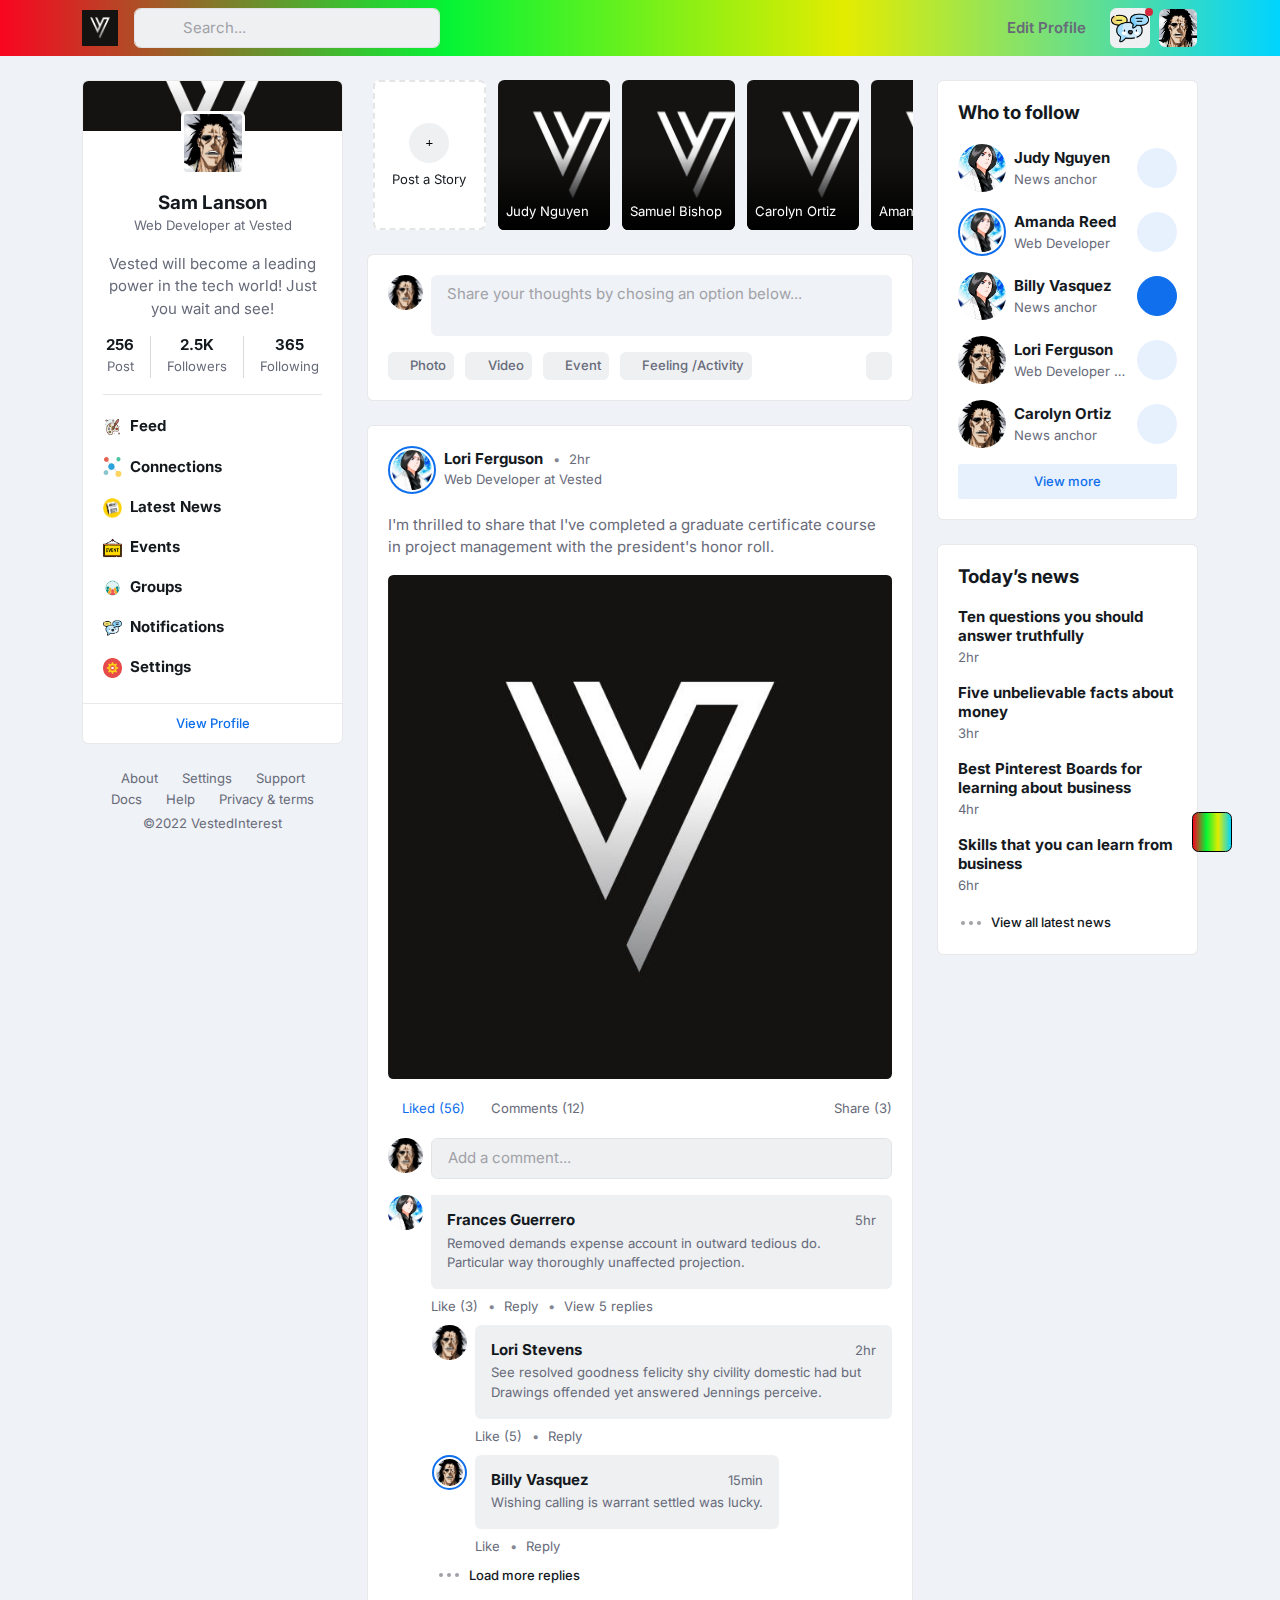
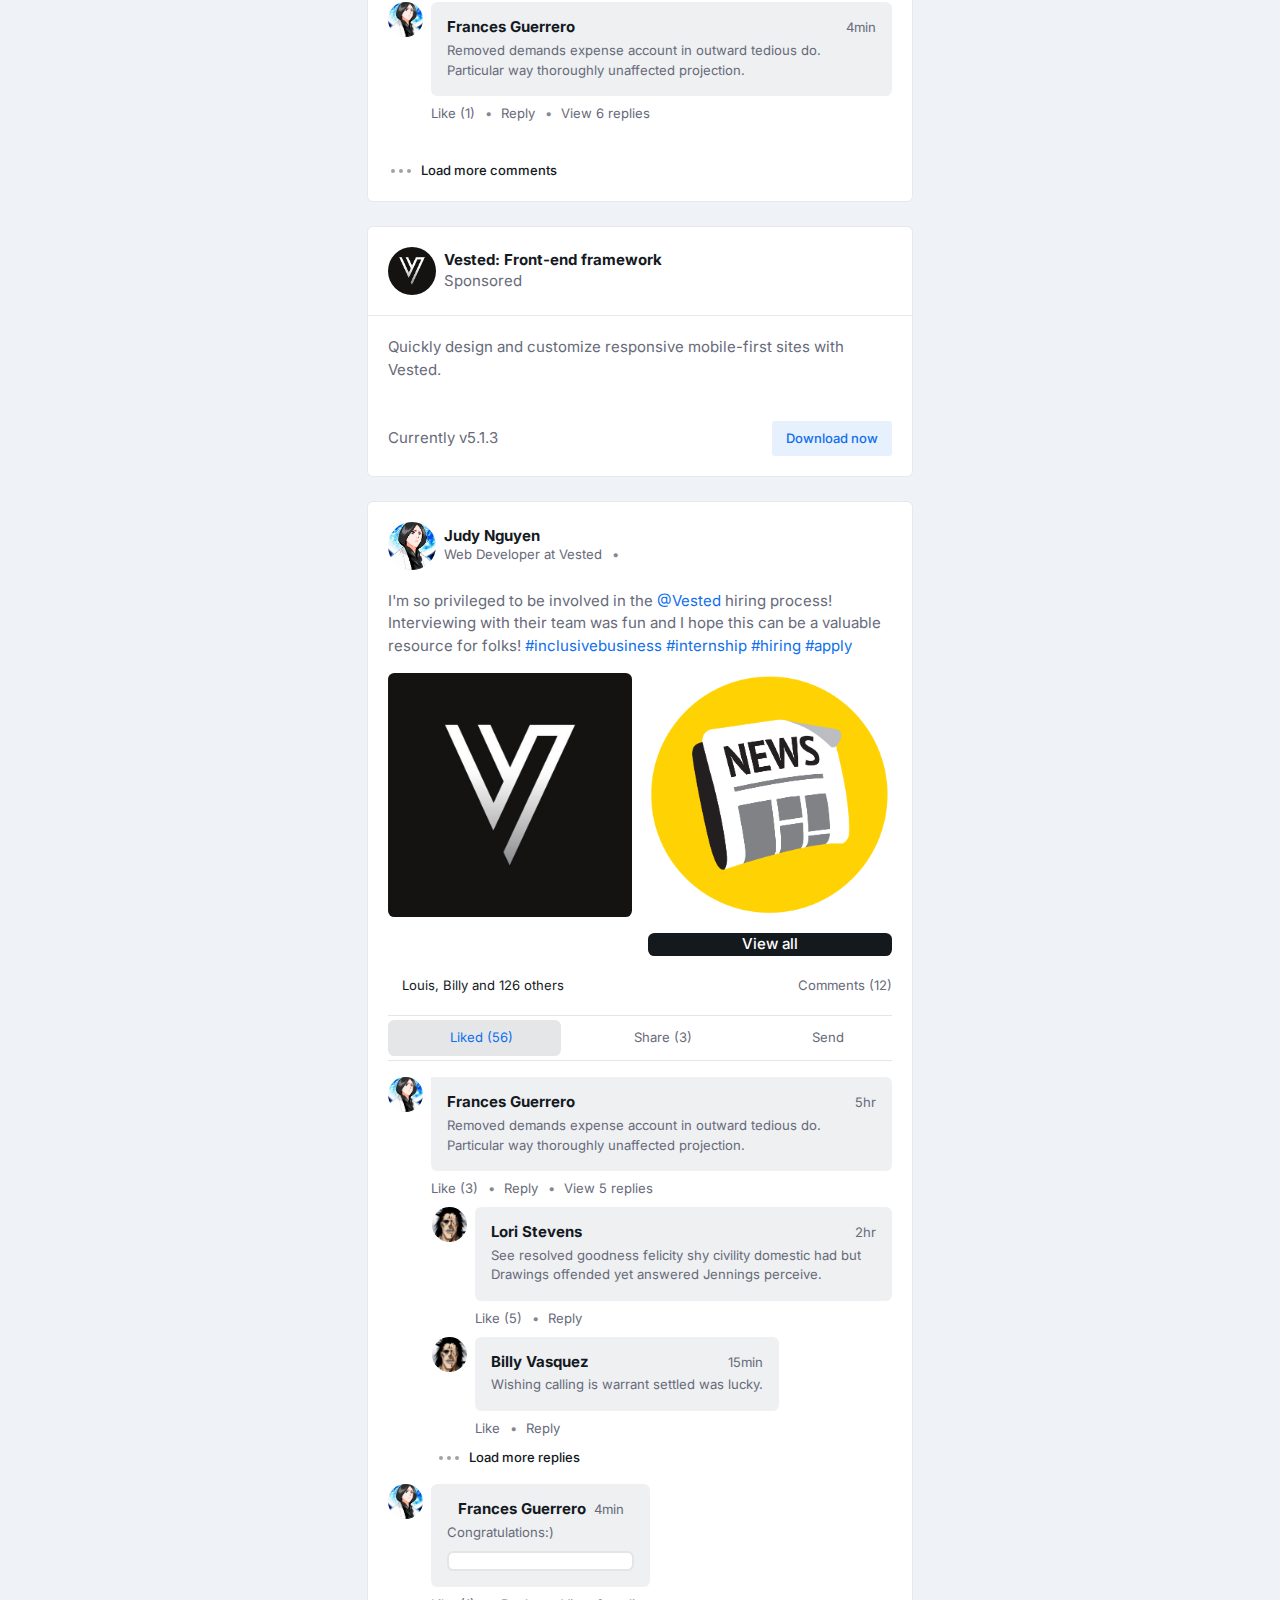
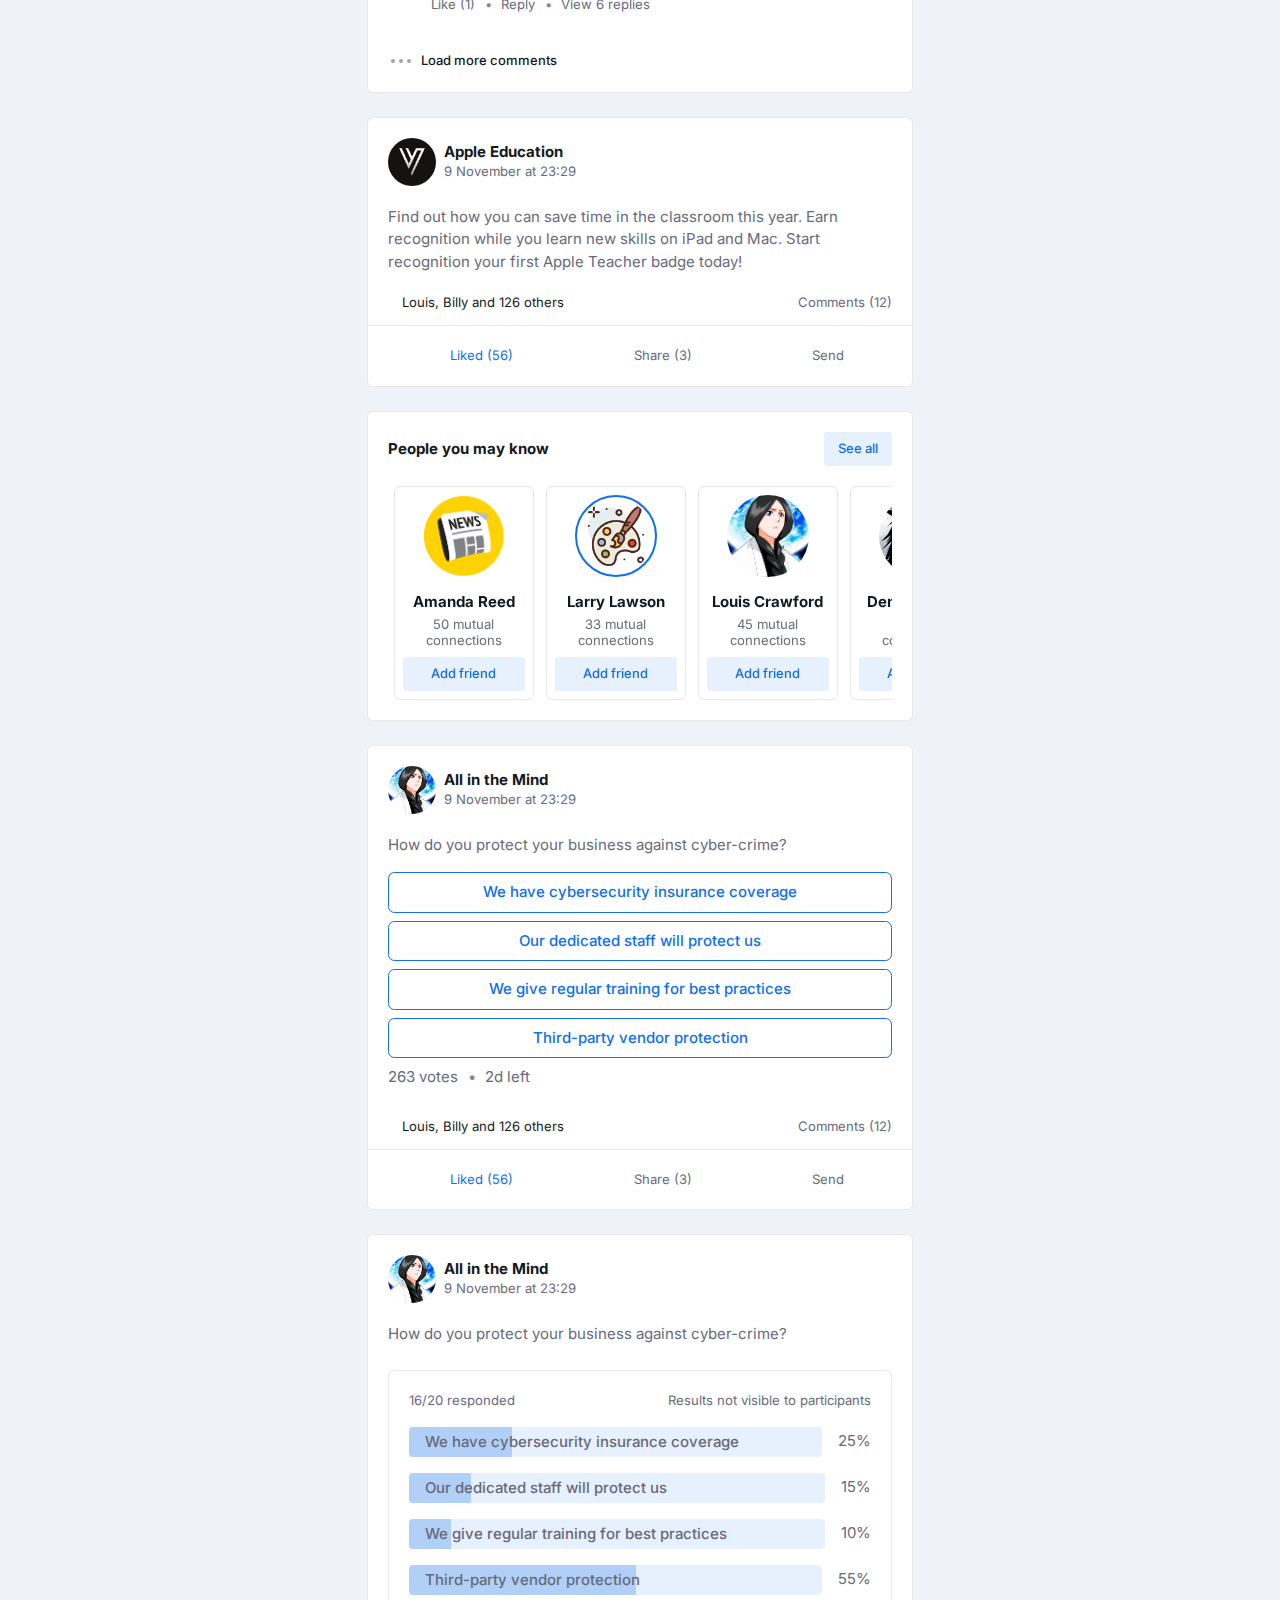
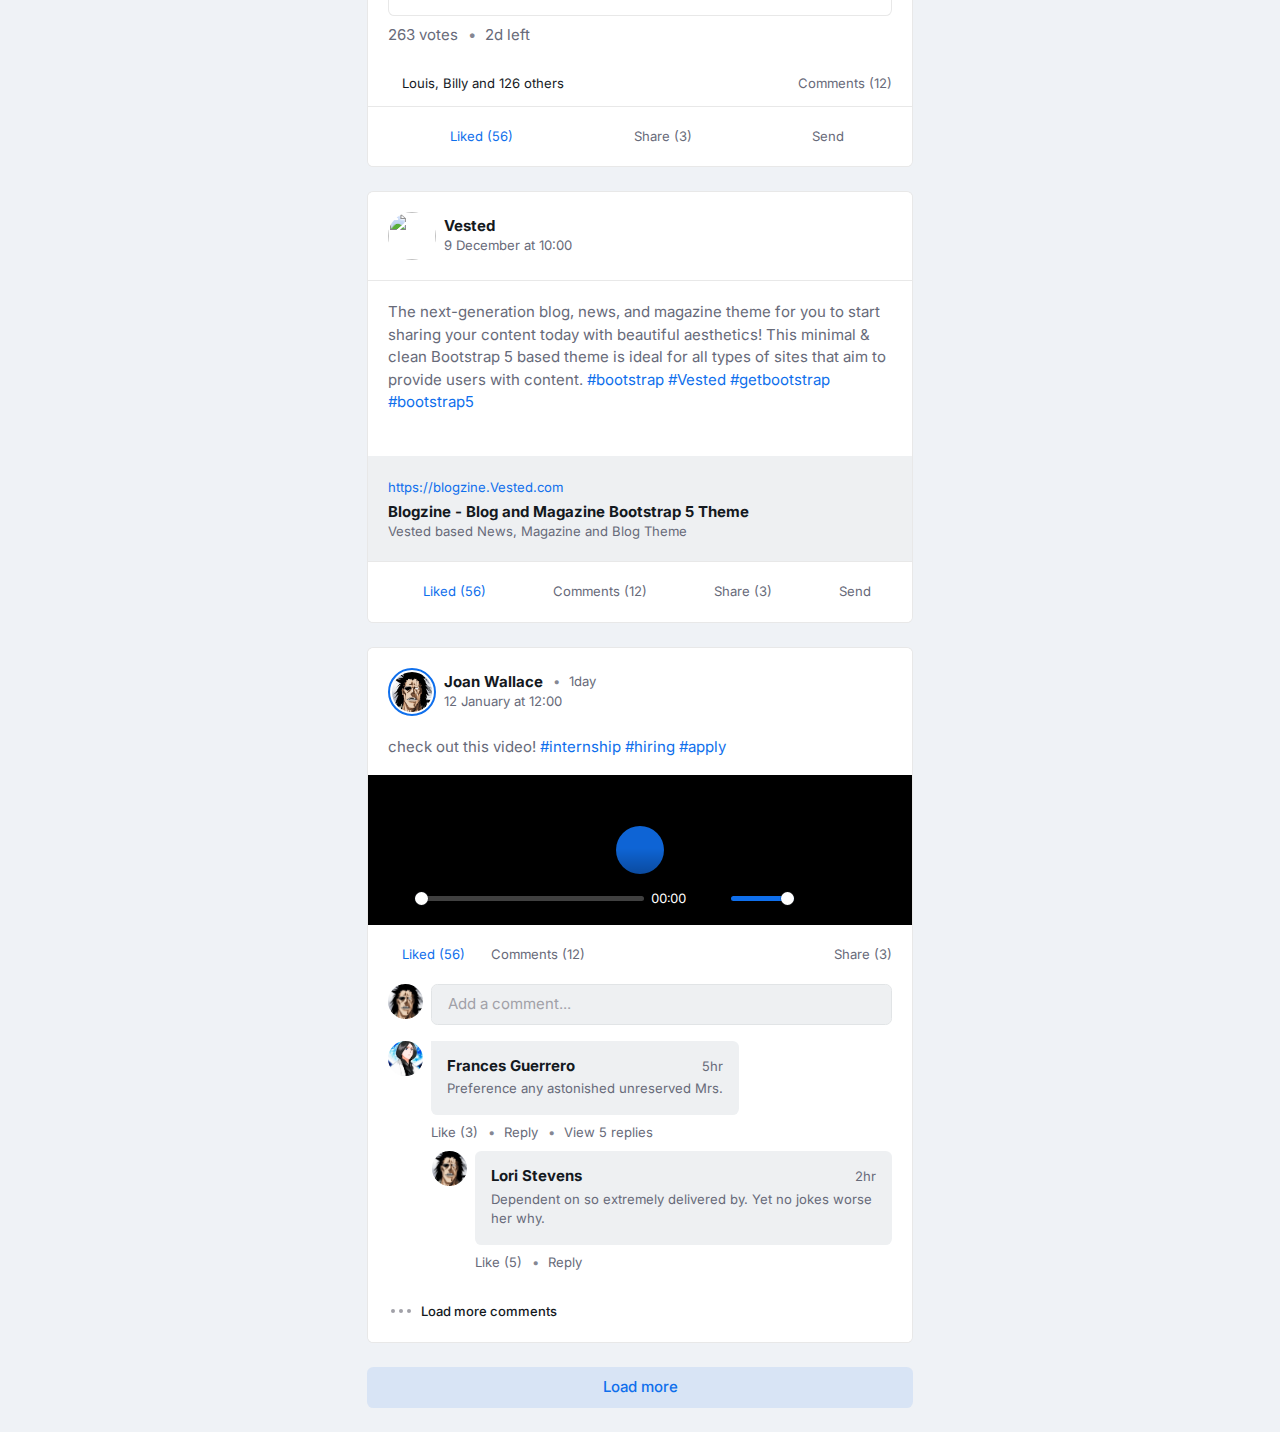
==== commit d79ffe8b: "Add files via upload" ====
--- a/index.html
+++ b/index.html
@@ -76,57 +76,10 @@
 				<ul class="navbar-nav navbar-nav-scroll ms-auto">
 				
 					<!-- Nav item 2 Pages -->
-					<li class="nav-item dropdown">
-						<a class="nav-link dropdown-toggle" href="#" id="pagesMenu" data-bs-toggle="dropdown" aria-haspopup="true" aria-expanded="false">Pages</a>
-						<ul class="dropdown-menu" aria-labelledby="pagesMenu">
-							<li> <a class="dropdown-item" href="albums.html">Albums</a></li>
-							<li> <a class="dropdown-item" href="celebration.html">Celebration</a></li>
-              <li> <a class="dropdown-item" href="messaging.html">Messaging</a></li>
-							<!-- Dropdown submenu -->
-							<li class="dropdown-submenu dropend"> 
-                <a class="dropdown-item dropdown-toggle" href="#!">Profile</a>
-								<ul class="dropdown-menu" data-bs-popper="none">
-									<li> <a class="dropdown-item" href="my-profile.html">Feed</a> </li>
-									<li> <a class="dropdown-item" href="my-profile-about.html">About</a> </li>
-									<li> <a class="dropdown-item" href="my-profile-connections.html">Connections</a> </li>
-									<li> <a class="dropdown-item" href="my-profile-media.html">Media</a> </li>
-									<li> <a class="dropdown-item" href="my-profile-videos.html">Videos</a> </li>
-									<li> <a class="dropdown-item" href="my-profile-events.html">Events</a> </li>
-									<li> <a class="dropdown-item" href="my-profile-activity.html">Activity</a> </li>
-								</ul>
-							</li>
-							<li> <a class="dropdown-item" href="events.html">Events</a></li>
-							<li> <a class="dropdown-item" href="groups.html">Groups</a></li>
-							<li> <a class="dropdown-item" href="post-videos.html">Post videos</a></li>
-              <li> <a class="dropdown-item" href="blog.html">Blog</a></li>
-              
-							<!-- Dropdown submenu levels -->
-							<li class="dropdown-divider"></li>
-							<li class="dropdown-submenu dropend">
-								<a class="dropdown-item dropdown-toggle" href="#">Socials</a>
-								<ul class="dropdown-menu dropdown-menu-end" data-bs-popper="none">
-									<li> <a class="dropdown-item" href="#">Twitter</a> </li>
-									<li> <a class="dropdown-item" href="#">Instagram</a> </li>
-									<li> <a class="dropdown-item" href="#">Facebook</a> </li>
-                  <li> <a class="dropdown-item" href="#">Tik Tok</a> </li>
-									<li> <a class="dropdown-item" href="#">Pintrest</a> </li>
-								</ul>
-							</li>
-						</ul>
-					</li>
+					
 
 					<!-- Nav item 3 Post -->
-					<li class="nav-item dropdown">
-						<a class="nav-link dropdown-toggle" href="#" id="postMenu" data-bs-toggle="dropdown" aria-haspopup="true" aria-expanded="false">Account </a>
-						<ul class="dropdown-menu" aria-labelledby="postMenu">    
-							<li> <a class="dropdown-item" href="settings.html">Settings</a> </li>
-							<li> <a class="dropdown-item" href="notifications.html">Notifications</a> </li>
-							<li> <a class="dropdown-item" href="help.html">Help center</a> </li>
-              <li> <a class="dropdown-item" href="offline.html">Offline</a> </li>
-              <li> <a class="dropdown-item" href="privacy-and-terms.html">Privacy & terms</a> </li>
-						</ul>
-					</li>
-
+					
 					<!-- Nav item 4 Mega menu -->
 					<li class="nav-item">
 						<a class="nav-link" href="my-profile-connections.html">Edit Profile</a>
@@ -2840,34 +2793,34 @@
 }
 </style>
 
-<footer class="text-center text-white fixed-bottom footerstick" style="background-color: #f1f1f1; max-height: 20%; ">
+<footer class="text-center text-white fixed-bottom footerstick" style="background-color: #f1f1f1; max-height: 10%; border-top: 1px solid grey; ">
   <!-- Grid container -->
-  <div class="container " >
+  
     <!-- Section: Social media -->
-    <section class="mb-5" >
+  
       <!-- Facebook -->
       <a
-        class="btn btn-link btn-floating btn-lg text-dark m-1"
+        class="btn btn-link btn-floating btn-lg text-dark m-1 iconspace"
+        href="index.html"
+        role="button"
+        data-mdb-ripple-color="dark" 
+        ><i class="fa-solid fa-house fa-2x"></i></a>
+
+      <!-- Twitter -->
+      <a
+        class="btn btn-link btn-floating btn-lg text-dark m-1 iconspace"
+        href="messaging.html"
+        role="button"
+        data-mdb-ripple-color="dark"
+        ><i class="fa-solid fa-envelope fa-2x"></i></a>
+
+      <!-- Google -->
+      <a
+        class="btn btn-link btn-floating btn-lg text-dark m-1 iconspace"
         href="#!"
         role="button"
         data-mdb-ripple-color="dark"
-        ><i class="fa-solid fa-house "></i></a>
-
-      <!-- Twitter -->
-      <a
-        class="btn btn-link btn-floating btn-lg text-dark m-1"
-        href="#!"
-        role="button"
-        data-mdb-ripple-color="dark"
-        ><i class="fa-solid fa-envelope"></i></a>
-
-      <!-- Google -->
-      <a
-        class="btn btn-link btn-floating btn-lg text-dark m-1"
-        href="#!"
-        role="button"
-        data-mdb-ripple-color="dark"
-        ><i class="fa-brands fa-searchengin"></i></a>
+        ><i class="fa-brands fa-searchengin fa-2x"></i></a>
 
       <!-- Instagram -->
       <a
@@ -2875,25 +2828,26 @@
         href="#!"
         role="button"
         data-mdb-ripple-color="dark"
-        ><i class="fa-solid fa-handshake"></i></a>
+        ><i class="fa-solid fa-handshake fa-2x"></i></a>
 
       <!-- Linkedin -->
-      <a
-        class="btn btn-link btn-floating btn-lg text-dark m-1"
+      <!-- <a
+        class="btn btn-link btn-floating btn-lg text-dark m-1 iconspace"
         href="#!"
         role="button"
         data-mdb-ripple-color="dark"
-        ><i class="fa-solid fa-eye"></i></a>
+        ><i class="fa-solid fa-eye"></i></a> -->
       <!-- Github -->
       <a
-        class="btn btn-link btn-floating btn-lg text-dark m-1"
-        href="#!"
+        class="btn btn-link btn-floating btn-lg text-dark m-1 iconspace"
+        href="notifications.html"
         role="button"
         data-mdb-ripple-color="dark"
-        ><i class="fa-solid fa-bell"></i></a>
-    </section>
+        ><i class="fa-solid fa-bell fa-2x"></i></a>
+   
     <!-- Section: Social media -->
-  </div>
+  
+</footer>
   <!-- Grid container -->
 <!-- =======================
 JS libraries, plugins and custom scripts -->
--- a/css/style.css
+++ b/css/style.css
@@ -16849,4 +16849,7 @@
   }
 }
 /*User CSS*/
+.iconspace {
+  padding: 1rem;
+}
 /*# sourceMappingURL=style.css.map */
